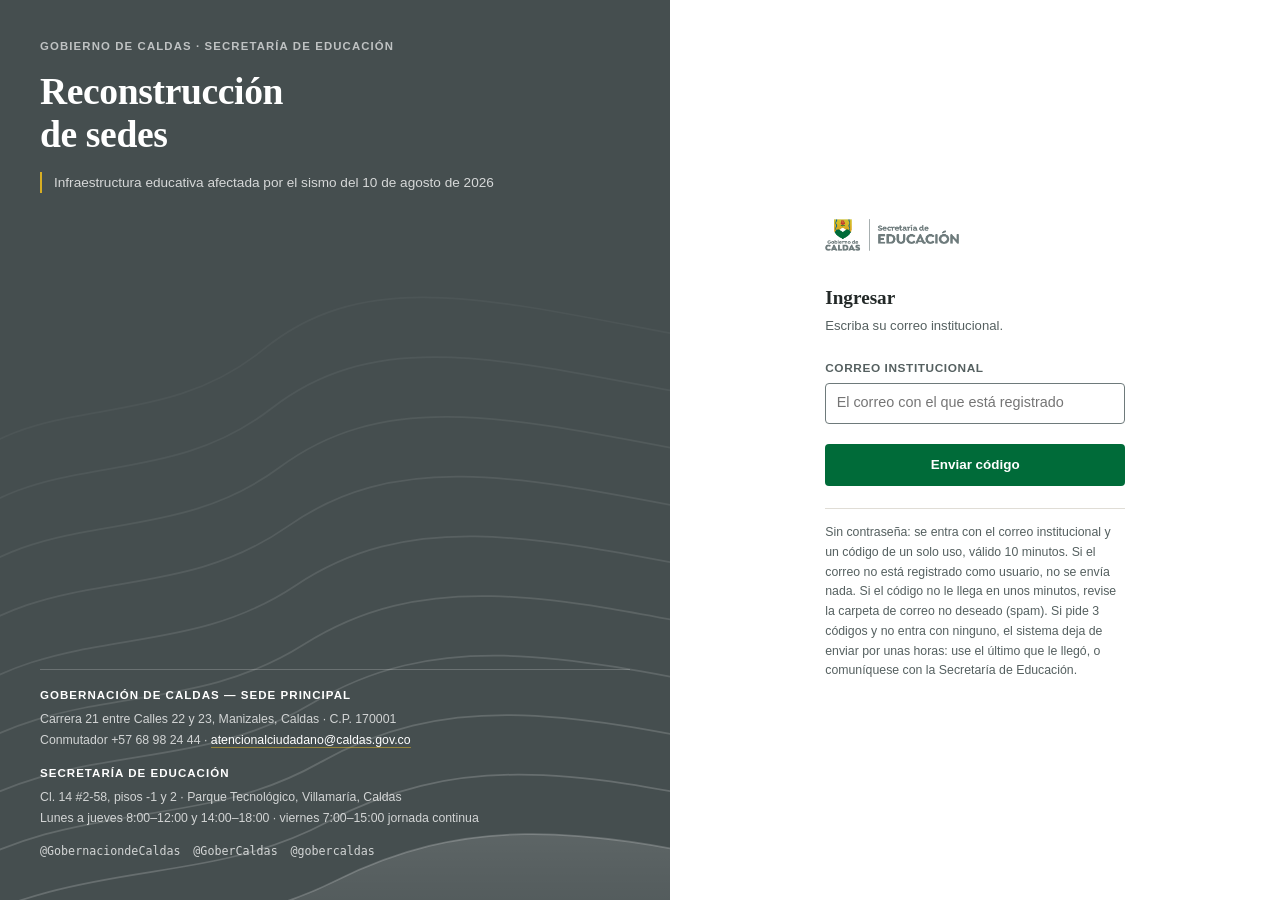
==== app/index.html @ 5a30ff5a "Verificador y Consulta solo ven «Confirmación de alcaldes» durante la campaña (D-51, ?v=14) Sus demá" ====
<!doctype html>
<html lang="es">
<head>
<meta charset="utf-8">
<meta name="viewport" content="width=device-width,initial-scale=1">
<title>Reconstrucción de sedes — SED Caldas</title>
<link rel="icon" type="image/png" href="img/favicon.png">
<link rel="stylesheet" href="css/estilos.css?v=14">
</head>
<body>

<div class="device">

      <!-- ════ ENTRAR ════ -->
      <section class="view on" id="v-login">
        <div class="login">
          <div class="mast">
            <svg viewBox="0 0 420 700" preserveAspectRatio="xMidYMid slice" aria-hidden="true">
              <defs><linearGradient id="fd" x1="0" y1="0" x2="0" y2="1">
                <stop offset="0" stop-color="#fff" stop-opacity=".13"/><stop offset="1" stop-color="#fff" stop-opacity="0"/>
              </linearGradient></defs>
              <g fill="none" stroke="#fff" stroke-width="1.1">
                <path d="M-40 690 C 60 640, 130 660, 210 620 S 360 585, 470 610" stroke-opacity=".20"/>
                <path d="M-40 655 C 55 603, 126 625, 205 583 S 356 549, 470 574" stroke-opacity=".18"/>
                <path d="M-40 620 C 50 566, 122 590, 200 546 S 352 513, 470 538" stroke-opacity=".16"/>
                <path d="M-40 585 C 45 529, 118 555, 195 509 S 348 477, 470 502" stroke-opacity=".14"/>
                <path d="M-40 550 C 40 492, 114 520, 190 472 S 344 441, 470 466" stroke-opacity=".12"/>
                <path d="M-40 515 C 35 455, 110 485, 185 435 S 340 405, 470 430" stroke-opacity=".10"/>
                <path d="M-40 480 C 30 418, 106 450, 180 398 S 336 369, 470 394" stroke-opacity=".085"/>
                <path d="M-40 445 C 25 381, 102 415, 175 361 S 332 333, 470 358" stroke-opacity=".07"/>
                <path d="M-40 410 C 20 344, 98 380, 170 324 S 328 297, 470 322" stroke-opacity=".055"/>
                <path d="M-40 375 C 15 307, 94 345, 165 287 S 324 261, 470 286" stroke-opacity=".04"/>
              </g>
              <path d="M-40 700 L-40 690 C 60 640, 130 660, 210 620 S 360 585, 470 610 L470 700 Z" fill="url(#fd)"/>
            </svg>
            <div class="z">
              <div class="eyebrow">Gobierno de Caldas · Secretaría de Educación</div>
              <h1>Reconstrucción de sedes</h1>
              <div class="fecha">
                Infraestructura educativa afectada por el sismo del 10 de agosto de 2026
              </div>
            </div>
            <div class="contacto">
              <div>
                <b>Gobernación de Caldas — sede principal</b>
                Carrera 21 entre Calles 22 y 23, Manizales, Caldas · C.P. 170001<br>
                Conmutador +57 68 98 24 44 ·
                <a href="mailto:atencionalciudadano@caldas.gov.co">atencionalciudadano@caldas.gov.co</a>
              </div>
              <div>
                <b>Secretaría de Educación</b>
                Cl. 14 #2-58, pisos -1 y 2 · Parque Tecnológico, Villamaría, Caldas<br>
                Lunes a jueves 8:00–12:00 y 14:00–18:00 · viernes 7:00–15:00 jornada continua
              </div>
              <div class="redes"><span>@GobernaciondeCaldas</span><span>@GoberCaldas</span><span>@gobercaldas</span></div>
            </div>
          </div>
          <div class="acceso">
            <div class="form">
              <img src="img/logo-ingreso.png" alt="Gobierno de Caldas — Secretaría de Educación">
              <h2>Ingresar</h2>
              <div class="sub" id="login-sub">Escriba su correo institucional.</div>

              <div id="login-p1">
                <div class="campo"><label for="u">Correo institucional</label>
                  <input id="u" type="email" placeholder="El correo con el que está registrado" autocomplete="username"></div>
                <button class="b" type="button" id="btn-enviar" onclick="loginEnviarCodigo()">Enviar código</button>
              </div>

              <div id="login-p2" class="oculto">
                <div class="campo"><label for="cod">Código de 6 dígitos</label>
                  <input id="cod" type="text" inputmode="numeric" maxlength="6" placeholder="000000"></div>
                <button class="b" type="button" id="btn-entrar" onclick="loginEntrar()">Entrar</button>
                <button class="b sec mini" type="button" style="margin-top:.5rem" onclick="loginVolver()">Cambiar correo</button>
              </div>

              <div id="login-error" class="oculto" role="alert" style="color:#b3261e;font-size:.85rem;margin:.5rem 0"></div>

              <div class="pie2">
                Sin contraseña: se entra con el correo institucional y un código de un solo uso,
                válido 10 minutos. Si el correo no está registrado como usuario, no se envía nada.
                Si el código no le llega en unos minutos, revise la carpeta de correo no deseado (spam).
                Si pide 3 códigos y no entra con ninguno, el sistema deja de enviar por unas horas: use el último
                que le llegó, o comuníquese con la Secretaría de Educación.
              </div>
            </div>
          </div>
        </div>
      </section>

      <!-- ════ ARMAZÓN ════ -->
      <div class="view" id="v-shell">
        <div class="shell">
          <a class="saltar" href="#contenido">Saltar al contenido</a>
          <nav class="riel" id="riel" aria-label="Navegación principal">
            <div class="marca"><img src="img/logo-riel.png" alt="Gobierno de Caldas — Secretaría de Educación"></div>
            <a href="#" data-mod="inicio" class="sel">
              <svg viewBox="0 0 16 16" fill="none" stroke="currentColor" stroke-width="1.4"><path d="M2 14V6.2L8 2l6 4.2V14"/><path d="M2 14h12"/><path d="M6.2 14V9.5h3.6V14"/></svg>Inicio</a>
            <a href="#" data-mod="confirmacion">
              <svg viewBox="0 0 16 16" fill="none" stroke="currentColor" stroke-width="1.4"><path d="M4.2 2.6H3v11.8h10V2.6h-1.2"/><rect x="5.4" y="1.6" width="5.2" height="2" rx=".5"/><path d="M5.4 9 7.2 10.8l3.4-3.6"/></svg>Confirmación de sedes</a>
            <div class="grupo">Seguimiento</div>
            <a href="#" data-mod="confirmaciones" data-sed>
              <svg viewBox="0 0 16 16" fill="none" stroke="currentColor" stroke-width="1.4"><path d="M4.2 2.6H3v11.8h10V2.6h-1.2"/><rect x="5.4" y="1.6" width="5.2" height="2" rx=".5"/><path d="M5.4 9 7.2 10.8l3.4-3.6"/></svg>Confirmación de alcaldes</a>
            <a href="#" data-mod="sedes">
              <svg viewBox="0 0 16 16" fill="none" stroke="currentColor" stroke-width="1.4"><path d="M2.5 14.2V4.5h6v9.7"/><path d="M8.5 7.5h5v6.7"/><path d="M1.5 14.2h13"/><path d="M4.4 7h2.2M4.4 9.5h2.2M4.4 12h2.2M10.4 10h1.2M10.4 12.2h1.2"/></svg>Sedes</a>
            <a href="#" data-mod="tablero" data-sed>
              <svg viewBox="0 0 16 16" fill="none" stroke="currentColor" stroke-width="1.4"><rect x="1.5" y="1.5" width="5.5" height="5.5" rx="1"/><rect x="9" y="1.5" width="5.5" height="3" rx="1"/><rect x="9" y="6" width="5.5" height="8.5" rx="1"/><rect x="1.5" y="8.5" width="5.5" height="6" rx="1"/></svg>Tablero</a>
            <a href="#" data-mod="verif" data-sed>
              <svg viewBox="0 0 16 16" fill="none" stroke="currentColor" stroke-width="1.4"><path d="M3 2.6h10v10.8H3z"/><path d="M5.4 8.2 7.1 9.9l3.5-3.6"/></svg>Verificación<span class="cand oculto" id="riel-cand-verif" style="font-size:.7rem;font-weight:700;background:var(--oro);color:#2C3334;border-radius:9px;padding:0 .35rem"></span></a>
            <a href="#" data-mod="cargas" data-sed>
              <svg viewBox="0 0 16 16" fill="none" stroke="currentColor" stroke-width="1.4"><path d="M8 1.8v7.4"/><path d="M5 6.3 8 9.3l3-3"/><path d="M2 10.6v2.2a1.4 1.4 0 0 0 1.4 1.4h9.2a1.4 1.4 0 0 0 1.4-1.4v-2.2"/></svg>Cargas</a>
            <div class="grupo" data-sed>Administración</div>
            <a href="#" data-mod="lotes" data-sed>
              <svg viewBox="0 0 16 16" fill="none" stroke="currentColor" stroke-width="1.4"><path d="M8 1.8 14.2 5 8 8.2 1.8 5Z"/><path d="M1.8 8 8 11.2 14.2 8"/><path d="M1.8 11 8 14.2 14.2 11"/></svg>Lotes</a>
            <a href="#" data-mod="hallazgos" data-sed>
              <svg viewBox="0 0 16 16" fill="none" stroke="currentColor" stroke-width="1.4"><path d="M8 1.5 14.5 13.5H1.5Z"/><path d="M8 6.2v3.4"/><circle cx="8" cy="11.6" r=".6" fill="currentColor" stroke="none"/></svg>Hallazgos<span class="cand oculto" id="riel-cand-hallazgos" style="font-size:.7rem;font-weight:700;background:var(--err);color:#fff;border-radius:9px;padding:0 .35rem"></span></a>
            <a href="#" data-mod="usuarios" data-sed>
              <svg viewBox="0 0 16 16" fill="none" stroke="currentColor" stroke-width="1.4"><circle cx="8" cy="5.4" r="2.8"/><path d="M2.6 14c0-2.7 2.4-4.4 5.4-4.4s5.4 1.7 5.4 4.4"/></svg>Usuarios</a>
            <div class="base" id="riel-base"></div>
          </nav>

          <div class="col">
            <div class="top">
              <button class="b sec mini menu-movil" type="button" id="btn-menu" aria-controls="riel" aria-expanded="false">Menú</button>
              <div class="migas" id="migas"></div>
              <span class="flex"></span>
              <div class="buscador" id="buscador">
                <input id="busca" type="search" placeholder="Buscar sede o DANE" autocomplete="off"
                       aria-label="Buscar sede por nombre o código DANE" aria-controls="busca-res" aria-expanded="false">
                <div class="busca-res oculto" id="busca-res" role="listbox"></div>
              </div>
              <div class="yo"><span class="av" id="av"></span><span><b id="nomTx"></b><span class="rol" id="rolTx"></span></span></div>
              <button class="b sec mini" type="button" onclick="salir()">Salir</button>
            </div>

            <div class="lienzo" id="contenido" role="main" tabindex="-1">

              <div class="cab-vista" id="cab-vista">
                <div class="cab-tx"><h1 id="cab-titulo"></h1><p id="cab-contexto"></p></div>
                <div class="cab-acc">
                  <label class="sel-lote oculto" id="cab-lote-caja"><span>Contar sobre</span><select id="cab-lote" aria-label="Sobre qué sedes se calculan las cifras"></select></label>
                  <button class="b sec mini oculto" type="button" id="cab-exportar">Exportar a Excel</button>
                  <button class="b sec mini oculto" type="button" id="cab-actualizar" title="Volver a consultar los datos">Actualizar</button>
                </div>
              </div>

              <!-- ─── TABLERO (solo SED) ─── -->
              <section class="view" id="s-tablero">
                <div class="franja" id="tab-franja"></div>

                <div class="lat">
                  <div>
                    <div class="p">
                      <header><h2>Avance</h2></header>
                      <div class="cuerpo"><div class="emb" id="tab-avance"></div></div>
                      <div class="pie" id="tab-avance-pie"></div>
                    </div>

                    <div class="p soporte">
                      <header><h2>Valor radicado por municipio</h2><span class="flex"></span>
                        <div class="leyenda"><span><i style="background:var(--oro)"></i>En trámite</span><span><i style="background:var(--ok)"></i>Aprobado</span></div></header>
                      <div class="cuerpo" id="tab-valor"></div>
                      <div class="pie" id="tab-valor-pie"></div>
                    </div>
                  </div>

                  <div>
                    <div class="p soporte">
                      <header><h2>Tipo de afectación</h2><span class="flex"></span><span class="eyebrow">Censo de daños</span></header>
                      <div class="cuerpo" id="tab-afectacion"></div>
                      <div class="pie" id="tab-afectacion-pie"></div>
                    </div>
                  </div>
                </div>
              </section>

              <!-- ─── INICIO (D-46) ─── -->
              <section class="view on" id="s-inicio">
                <div class="p" id="ini-tareas-caja">
                  <header><h2>Requiere su atención</h2></header>
                  <div class="cuerpo"><div class="tareas" id="ini-tareas"></div></div>
                </div>

                <div class="p oculto" id="ini-pend-caja">
                  <header><h2>Sedes que requieren su acción</h2><span class="flex"></span><span class="eyebrow" id="ini-pend-eyebrow"></span></header>
                  <div class="cuerpo ras">
                    <div class="scroll">
                      <table>
                        <thead><tr><th>Sede</th><th>Municipio</th><th>Tipo</th><th>Estado</th><th>Qué sigue</th><th><span class="sr">Acción</span></th></tr></thead>
                        <tbody id="ini-pend-tbody"></tbody>
                      </table>
                    </div>
                  </div>
                  <div class="pie" id="ini-pend-pie"></div>
                </div>

                <div class="sub-cab"><h2>Cómo vamos</h2><span class="flex"></span>
                  <button class="b sec mini" type="button" id="ini-tablero">Ver el Tablero</button></div>
                <div class="franja" id="ini-franja"></div>
                <p class="nota-franja" id="ini-franja-pie"></p>

                <div class="p oculto" id="ini-como">
                  <header><h2>Cómo funciona</h2></header>
                  <div class="cuerpo">
                    <ol class="pasos">
                      <li><b>Registre el presupuesto</b> de la sede: los trabajos a ejecutar con cantidad y valor unitario, la administración y la utilidad, el plazo y al menos una fotografía del daño. Puede guardarlo como borrador y seguir después.</li>
                      <li><b>Radíquelo.</b> Recibe un correo con el número de radicado y el presupuesto pasa a la Secretaría.</li>
                      <li><b>Un arquitecto lo verifica</b> contra el daño que reportó el censo.</li>
                      <li><b>Resultado:</b> queda aprobado para obra, o vuelve a usted para ajuste con las observaciones del arquitecto. En ese caso, corríjalo y radíquelo de nuevo.</li>
                    </ol>
                  </div>
                </div>

                <div class="p">
                  <header><h2 id="ini-bitacora-tit">Últimos movimientos</h2></header>
                  <div class="cuerpo" id="ini-bitacora"></div>
                </div>
              </section>

              <!-- ─── SEDES ─── -->
              <section class="view" id="s-sedes">
                <div class="p">
                  <header><h2 id="tituloSedes">Municipios</h2><span class="flex"></span>
                    <div class="leyenda">
                      <span><i style="background:var(--borde-f)"></i>Sin presupuesto</span>
                      <span><i style="background:var(--oro)"></i>En trámite</span>
                      <span><i style="background:var(--ok)"></i>Aprobado</span>
                    </div>
                  </header>
                  <div class="cuerpo ras">
                    <div class="scroll">
                      <table>
                        <thead><tr><th>Municipio</th><th class="n">Sedes</th><th class="n">Con daño</th><th class="n">Con presupuesto</th><th>Avance</th><th class="n">Valor radicado</th><th>Última actividad</th></tr></thead>
                        <tbody id="sedes-tbody"></tbody>
                      </table>
                    </div>
                  </div>
                  <div class="pie" id="sedes-pie"></div>
                </div>
              </section>

              <!-- ─── MUNICIPIO ─── -->
              <section class="view" id="s-muni">
                <div class="p">
                  <header><h2 id="muni-titulo">—</h2></header>
                  <div class="cuerpo">
                    <div class="cifras" id="muni-cifras"></div>
                  </div>
                </div>
                <div class="p">
                  <header><h2>Sedes</h2><span class="flex"></span><span class="eyebrow" id="muni-eyebrow"></span></header>
                  <div class="chips" id="muni-filtros" role="group" aria-label="Filtrar las sedes del municipio"></div>
                  <div class="cuerpo ras">
                    <div class="scroll">
                      <table>
                        <thead><tr><th>Sede</th><th>DANE</th><th>Tipo</th><th data-sed>Lote</th><th class="n">Total presupuesto</th><th>Origen</th><th>Versión</th><th>Estado</th></tr></thead>
                        <tbody id="muni-tbody"></tbody>
                      </table>
                    </div>
                  </div>
                  <div class="pie" id="muni-pie"></div>
                </div>
              </section>

              <!-- ─── FICHA ─── -->
              <section class="view" id="s-ficha">
                <div class="p" id="ficha-ident">
                  <header><h2 id="ficha-nombre">—</h2><span class="est e-pend" id="ficha-badge">—</span><span class="flex"></span>
                    <button class="b mini" type="button" data-edita id="ficha-btn-editar"
                            onclick="irRegistrar()">Registrar presupuesto</button>
                    <button class="b sec mini oculto" type="button" id="ficha-btn-verificar"
                            onclick="irVerificacionSede(daneActual)">Verificar</button>
                    <button class="b sec mini oculto" type="button" id="ficha-btn-pdf" onclick="generarPdfFicha()">Descargar PDF</button>
                  </header>
                  <div class="cuerpo">
                    <dl class="kv" id="ficha-kv"></dl>
                  </div>
                </div>

                <div class="rejilla">
                  <div class="p" id="ficha-resumen">
                    <header><h2>Presupuesto vigente</h2></header>
                    <div class="cuerpo" id="ficha-resumen-cuerpo"></div>
                  </div>

                  <div class="p" id="ficha-historial">
                    <header><h2>Historial</h2><span class="flex"></span><span class="eyebrow">Manda la más reciente</span></header>
                    <div class="cuerpo ras">
                      <table>
                        <thead><tr><th>Ver.</th><th>Estado</th><th>Origen</th><th class="n">Total</th><th>Fecha</th></tr></thead>
                        <tbody id="ficha-historial-tbody"></tbody>
                      </table>
                    </div>
                    <div class="pie" id="ficha-historial-pie"></div>
                  </div>
                </div>

                <div class="p" id="ficha-caps">
                  <header><h2>Daño registrado y presupuestado</h2><span class="flex"></span>
                    <span class="eyebrow">Cruce por capítulo</span></header>
                  <div class="cuerpo" id="ficha-caps-cuerpo"></div>
                  <div class="pie" id="ficha-caps-pie"></div>
                </div>

                <div class="p" id="ficha-detalle">
                  <header><h2>Presupuesto a detalle</h2><span class="flex"></span>
                    <span class="eyebrow" id="ficha-detalle-eyebrow"></span></header>
                  <div class="cuerpo ras" id="ficha-detalle-items"></div>
                  <div class="cuerpo oculto" id="ficha-detalle-totales" style="border-top:1px solid var(--borde)"></div>
                  <div class="pie">
                    A y U por separado, sin Imprevistos, con IVA 19 % sobre la utilidad (Decreto 1372 de
                    1992, art. 3). No hay tope legal de AIU: el sistema <b>alerta</b> si
                    A&nbsp;&gt;&nbsp;12&nbsp;% o U&nbsp;&gt;&nbsp;8&nbsp;%, no bloquea. Los valores
                    nunca se digitan: salen de cantidad × valor unitario.
                  </div>
                </div>

                <div class="p" id="ficha-formato">
                  <header><h2>Formato oficial</h2><span class="flex"></span><span class="eyebrow" id="ficha-formato-eyebrow"></span></header>
                  <div class="cuerpo ras">
                    <div class="paso-sec"><span class="no">1</span><span class="flex">Identificación de la sede</span><span class="est e-pend">—</span></div>
                    <div class="paso-sec"><span class="no">2</span><span class="flex">Descripción de la afectación</span><span class="est e-pend">—</span></div>
                    <div class="paso-sec"><span class="no">3</span><span class="flex">Presupuesto y cálculo A/U/IVA</span><span class="est e-pend">—</span></div>
                    <div class="paso-sec"><span class="no">4</span><span class="flex">Registro fotográfico</span><span class="est e-pend">—</span></div>
                    <div class="paso-sec"><span class="no">5</span><span class="flex">Verificación de la Secretaría</span><span class="est e-pend">—</span></div>
                  </div>
                  <div class="pie">La sección 5 la emite el arquitecto desde <b>Verificación</b>; aquí solo se lee el concepto ya emitido.</div>
                </div>
                <!-- Concepto del arquitecto (D-30): solo visible si ya existe una fila en
                     Verificaciones para el id_presupuesto vigente. -->
                <div class="p oculto" id="ficha-concepto">
                  <header><h2>Concepto del arquitecto</h2><span class="flex"></span>
                    <span class="est e-pend" id="ficha-concepto-badge">—</span></header>
                  <div class="cuerpo">
                    <dl class="kv">
                      <dt>Verificado por</dt><dd id="ficha-concepto-quien">—</dd>
                      <dt>Fecha</dt><dd id="ficha-concepto-fecha">—</dd>
                    </dl>
                    <div class="campo-v" style="margin:.9rem 0 0">
                      <label>Observaciones</label>
                      <p id="ficha-concepto-obs" style="margin:0;font-size:.86rem;line-height:1.55;color:var(--tx)"></p>
                    </div>
                  </div>
                  <div class="pie">Este concepto es el registro de auditoría de la sesión real que lo emitió — no una firma escaneada.</div>
                </div>

                <!-- Galería de fotos (D-29 sección 4, en modo lectura): antes las fotos se
                     subían y se contaban en el checklist, pero nunca se veían en la Ficha —
                     solo en Registrar, y solo mientras esa sede estaba abierta ahí. -->
                <div class="p oculto" id="ficha-fotos">
                  <header><h2>Fotografías</h2><span class="flex"></span>
                    <span class="eyebrow" id="ficha-fotos-eyebrow"></span></header>
                  <div class="cuerpo">
                    <div class="fotos" id="ficha-fotos-lista"></div>
                  </div>
                  <div class="pie">Subidas desde Registrar (sección 4) — se guardan en Drive, nunca en el navegador.</div>
                </div>

                <div class="p oculto" id="ficha-linea">
                  <header><h2>Línea de tiempo</h2><span class="flex"></span><span class="eyebrow">Lo que ha pasado con esta sede</span></header>
                  <div class="cuerpo" id="ficha-linea-cuerpo"></div>
                </div>
              </section>

              <!-- ─── REGISTRAR PRESUPUESTO (diligenciamiento manual) ─── -->
              <section class="view" id="s-registrar">
                <div class="p">
                  <header><h2 id="reg-h2">Presupuesto</h2>
                    <span class="est e-pend" id="reg-badge">Sin diligenciar</span><span class="flex"></span>
                    <span class="eyebrow" id="reg-eyebrow-estado"></span></header>
                  <div class="cuerpo">
                    <nav class="pasos-f" id="reg-stepper" aria-label="Secciones del formato de presupuesto">
                      <button type="button" class="pf" data-goto="reg-panel-1"><span class="no">1</span>Identificación</button>
                      <button type="button" class="pf" data-goto="reg-panel-2"><span class="no">2</span>Afectación</button>
                      <button type="button" class="pf" data-goto="reg-panel-3"><span class="no">3</span>Presupuesto</button>
                      <button type="button" class="pf" data-goto="reg-panel-4"><span class="no">4</span>Fotografías</button>
                    </nav>
                    <div class="aviso-foto oculto" id="reg-error" style="margin-top:.9rem"></div>
                  </div>
                </div>

                <!-- 1. IDENTIFICACIÓN (solo lectura — viene del catálogo, D-26; nunca se digita) -->
                <div class="p" id="reg-panel-1">
                  <header><h2>1 · Identificación de la sede</h2><span class="flex"></span>
                    <span class="eyebrow">Del catálogo — no se edita aquí</span></header>
                  <div class="cuerpo">
                    <dl class="kv" id="reg-ident-kv">
                      <dt>DANE sede</dt><dd>—</dd>
                    </dl>
                  </div>
                  <div class="pie">Esta información sale del catálogo oficial de sedes y del censo de daños.
                    Si algo está mal acá, se corrige en la fuente — nunca a mano en este formulario.</div>
                </div>

                <!-- 2. AFECTACIÓN -->
                <div class="p" id="reg-panel-2">
                  <header><h2>2 · Descripción de la afectación</h2></header>
                  <div class="cuerpo">
                    <div class="campo-v">
                      <label>¿La sede resultó afectada por el sismo?</label>
                      <div class="ayuda" id="reg-ayuda-tipo">El censo la clasificó según el tipo de afectación registrado.
                        Si usted declara algo distinto, el sistema le pedirá justificarlo
                        y lo marcará como discrepancia para que un arquitecto lo revise.</div>
                      <label class="op"><input type="radio" name="af" id="reg-af-si" checked>
                        <span><b>Sí, presento presupuesto</b><small>Coincide con el censo</small></span></label>
                      <label class="op"><input type="radio" name="af" id="reg-af-no">
                        <span><b>No presenta afectación</b><small>Discrepa del censo — exige
                        justificación de mínimo 40 caracteres</small></span></label>
                    </div>
                    <div class="campo-v" style="margin-bottom:0">
                      <label id="reg-label-desc" for="reg-descripcion">Descripción de los daños</label>
                      <div class="ayuda">Mínimo 60 caracteres. Describa <b>qué se dañó</b>; el trabajo
                        a ejecutar va en la tabla de abajo.</div>
                      <textarea id="reg-descripcion" aria-describedby="reg-err-desc"></textarea>
                      <div class="err-campo oculto" id="reg-err-desc" role="alert"></div>
                    </div>
                  </div>
                </div>

                <!-- 3. PRESUPUESTO EDITABLE -->
                <div class="p" id="reg-panel-3">
                  <header><h2>3 · Presupuesto a detalle</h2><span class="flex"></span>
                    <span class="eyebrow" id="reg-eyebrow-items">0 ítems</span>
                    <button class="b mini" type="button" id="btn-agregar-item">+ Agregar ítem</button></header>
                  <div class="cuerpo ras">
                    <div class="scroll"><table class="edit">
                      <thead><tr><th style="width:2rem">#</th><th style="min-width:150px">Capítulo de daño</th>
                        <th style="min-width:230px">Trabajo a ejecutar</th><th style="width:88px">Unidad</th>
                        <th class="n" style="width:86px">Cantidad</th><th class="n" style="width:112px">Vr. unitario</th>
                        <th class="n" style="width:112px">Valor total</th><th style="width:2rem"></th></tr></thead>
                      <tbody></tbody>
                    </table></div>
                    <div class="err-campo oculto" id="reg-err-items" role="alert" style="margin:.6rem 1.1rem"></div>
                  </div>
                  <div class="pie">
                    <b>Los 14 capítulos.</b> Del 1 al 11 son los del censo — <b>dónde</b> está el
                    daño. Del 12 al 14 son transversales: preliminares, demoliciones y
                    escombros. No son un lugar con daño, son trabajo que toda reconstrucción
                    necesita, y sin ellos <b>el 13,6 % de un presupuesto real no tiene dónde ir</b>
                    — medido sobre el presupuesto de Belalcázar.
                    <br><br>
                    <b>Dos formas de presupuestar:</b> lo <b>medible</b> va con su unidad y cantidad
                    (28 m² × $75.550); lo que no se puede desglosar va como <b>global</b> — unidad
                    <b>gl</b>, cantidad 1, y el valor completo en «Vr. unitario».
                    Se escribe <b>1.500.000</b> o <b>$ 1.200.000</b> indistintamente: el sistema lo
                    entiende y lo reformatea al salir del campo, para que usted confirme que se
                    entendió lo mismo. <b>La columna «Valor total» no se digita</b>, se calcula.
                  </div>
                </div>

                <!-- 3.1 A / U / IVA -->
                <div class="p">
                  <header><h2>3.1 · Administración, utilidad e IVA</h2></header>
                  <div class="cuerpo">
                    <div class="au">
                      <div class="campo-v" style="margin:0">
                        <label for="reg-admin">Administración (%)</label>
                        <div class="ayuda">Dirección de obra, pólizas, ensayos, servicios públicos
                          de la obra, personal administrativo.</div>
                        <input id="reg-admin" value="10" inputmode="decimal">
                      </div>
                      <div class="campo-v" style="margin:0">
                        <label for="reg-utilidad">Utilidad (%)</label>
                        <div class="ayuda">La ganancia del constructor. Sobre ella se liquida el IVA.</div>
                        <input id="reg-utilidad" value="5" inputmode="decimal">
                      </div>
                      <div class="campo-v" style="margin:0">
                        <label for="reg-plazo">Plazo de ejecución (días)</label>
                        <div class="ayuda">Días de obra <b>una vez contratada</b>. No incluye el
                          tiempo del proceso de contratación.</div>
                        <input id="reg-plazo" value="" inputmode="decimal">
                      </div>
                    </div>

                    <div class="alerta-au" id="reg-alerta-au">
                      <b>Referencia de mercado, no tope legal</b>
                      En Colombia <b>no existe tope de AIU por ley</b> — cada entidad es autónoma
                      (Colombia Compra Eficiente). La práctica usual sin Imprevistos es
                      <b>A 10 % + U 5 %</b>. El sistema <b>avisa</b> si A&nbsp;&gt;&nbsp;12&nbsp;% o
                      U&nbsp;&gt;&nbsp;8&nbsp;%, pero <b>no bloquea</b>: si su caso lo justifica,
                      radíquelo y susténtelo.
                    </div>

                    <dl class="tot" id="reg-tot">
                      <dt>Costo directo</dt><dd class="n">$ 0</dd>
                      <dt>Administración <span class="pct">10 %</span></dt><dd class="n">$ 0</dd>
                      <dt>Utilidad <span class="pct">5 %</span></dt><dd class="n">$ 0</dd>
                      <dt>IVA 19 % sobre la utilidad</dt><dd class="n">$ 0</dd>
                      <dt class="gt">Total del presupuesto</dt><dd class="n gt">$ 0</dd>
                    </dl>
                  </div>
                  <div class="pie">
                    A y U por separado, <b>sin Imprevistos</b> (en lo público no se maneja la I), con
                    IVA sobre la utilidad — Decreto 1372 de 1992, art. 3.
                  </div>
                </div>

                <!-- 4. FOTOS (D-29 sección 4 — Drive, D-19) -->
                <div class="p" id="reg-panel-4">
                  <header><h2>4 · Registro fotográfico</h2><span class="flex"></span>
                    <span class="eyebrow" id="reg-fotos-eyebrow">0 fotos</span></header>
                  <div class="cuerpo">
                    <div class="fotos" id="reg-fotos-lista">
                      <div class="foto add" id="reg-foto-agregar"><span class="mas">+</span><b>Agregar</b><small>jpg, png · máx 8 MB</small></div>
                    </div>
                    <input type="file" id="reg-foto-input" accept="image/*" multiple style="display:none">
                    <div class="pie" style="padding-top:.6rem">Se suben directo a Drive al elegirlas o al
                      arrastrarlas aquí — no dependen del navegador. Si cierra y vuelve a esta sede más
                      tarde, las va a encontrar ya cargadas.</div>
                  </div>
                </div>

                <div class="p" id="reg-panel-radicar">
                  <header><h2>Antes de radicar</h2><span class="flex"></span>
                    <span class="est e-pend" id="reg-lista-resumen">—</span></header>
                  <div class="cuerpo">
                    <ul class="lista-rad" id="reg-lista" aria-live="polite"></ul>
                    <div class="acciones-v">
                      <button class="b sec" type="button" id="btn-guardar-borrador">Guardar borrador</button>
                      <span class="flex"></span>
                      <span style="font-size:.79rem;color:var(--tx-sec)" id="reg-msg">Al radicar ya no
                        podrá editarlo con esta misma versión; si necesita corregir, se genera una
                        <b>versión nueva</b> y la anterior queda como evidencia.</span>
                      <button class="b" type="button" id="btn-radicar">Radicar presupuesto</button>
                    </div>
                  </div>
                </div>
              </section>

              <!-- ─── VERIFICACIÓN (solo SED) ─── -->
              <section class="view" id="s-verif">
                <div class="franja" id="verif-franja">
                  <div class="c al"><b class="n">—</b><span>Esperando concepto</span></div>
                  <div class="c"><b class="n">—</b><span>Presupuestos radicados</span></div>
                  <div class="c ok"><b class="n">—</b><span>Aprobadas para obra</span></div>
                  <div class="c er"><b class="n">—</b><span>Devueltas al municipio</span></div>
                  <div class="c"><b class="n">—</b><span>Radicado sin verificar</span></div>
                </div>

                <div class="p">
                  <header><h2>Bandeja de verificación</h2><span class="flex"></span>
                    <span class="eyebrow">Todo el departamento</span></header>
                  <div class="cuerpo ras">
                    <div class="scroll"><table>
                      <thead><tr><th>Sede</th><th>Municipio</th><th>Tipo</th><th class="n">Daños</th>
                        <th class="n">Radicado</th><th>Origen</th>
                        <th>Versión</th><th>Espera</th><th></th></tr></thead>
                      <tbody id="verif-bandeja-tbody">
                        <tr><td colspan="9" style="text-align:center;color:var(--tx-sec);padding:1rem">Cargando…</td></tr>
                      </tbody>
                    </table></div>
                  </div>
                  <div class="pie">
                    Aparece aquí todo presupuesto radicado del departamento que espera concepto,
                    más los que ya lo tienen (aprobados o devueltos al municipio). «Espera» son los días
                    desde la radicación sin concepto: verde hasta 5, oro hasta 10, rojo después.
                  </div>
                </div>

                <div class="p">
                  <header><h2>Emitir concepto</h2>
                    <span class="est e-pend" id="verif-c-badge">—</span><span class="flex"></span>
                    <span class="eyebrow" id="verif-c-eyebrow">Seleccione una fila de la bandeja</span></header>
                  <div class="cuerpo" id="verif-c-cuerpo">
                    <p style="color:var(--tx-sec);font-size:.85rem;margin:0">Haga clic en una fila de la bandeja (o en "Verificar"/"Abrir") para ver su detalle acá.</p>
                  </div>
                </div>
              </section>

              <!-- ─── CARGAS (solo SED) ─── -->
              <section class="view" id="s-cargas">
                <div class="p soltar" id="cargas-dropzone" style="margin-bottom:1rem">
                  <div class="vacio">
                    <svg viewBox="0 0 16 16" fill="none" stroke="currentColor" stroke-width="1.2"><path d="M8 1.8v7.4"/><path d="M5 6.3 8 9.3l3-3"/><path d="M2 10.6v2.2a1.4 1.4 0 0 0 1.4 1.4h9.2a1.4 1.4 0 0 0 1.4-1.4v-2.2"/></svg>
                    <h3>Suba el JSON del lector</h3>
                    <p>Corra <code>python tools/ingesta.py &lt;MUNICIPIO&gt; --json</code> en su equipo y
                      suba acá el archivo que produce (o arrástrelo a esta zona), o
                      <a href="#" id="cargas-elegir">selecciónelo del equipo</a>. El Excel original
                      <b>no</b> se sube a esta pantalla — ya lo leyó el lector, en su computador.</p>
                  </div>
                  <input type="file" id="cargas-input" accept=".json,application/json" style="display:none">
                </div>

                <div id="cargas-contenido">
                  <div class="p"><div class="cuerpo"><p style="color:var(--tx-sec);font-size:.85rem;margin:0">Todavía no se ha subido ningún archivo.</p></div></div>
                </div>
              </section>

              <!-- ─── LOTES (solo Administrador, D-44) ─── -->
              <section class="view" id="s-lotes">
                <div class="p">
                  <header><h2>Lotes de trabajo</h2><span class="flex"></span>
                    <button class="b mini" type="button" id="lotes-btn-crear">+ Crear lote</button></header>
                  <div class="cuerpo ras"><div class="scroll"><table>
                    <thead><tr><th>Lote</th><th class="n">Sedes</th><th class="n">Radicadas</th><th class="n">Aprobadas</th>
                      <th class="n">Valor radicado</th><th>Creado</th><th>Estado</th></tr></thead>
                    <tbody id="lotes-tbody"></tbody>
                  </table></div></div>
                  <div class="pie">Un lote agrupa sedes para trabajarlas por fases; Tablero, Sedes y Municipio se
                    pueden filtrar por lote. Una sede está en un solo lote a la vez: moverla o quitarla no borra
                    el registro de en qué lote estuvo.</div>
                </div>

                <div class="p oculto" id="lote-detalle">
                  <header><h2 id="lote-det-nombre">—</h2><span class="est e-pend" id="lote-det-estado">—</span><span class="flex"></span>
                    <button class="b mini" type="button" id="lote-btn-agregar">+ Agregar sedes</button>
                    <button class="b sec mini" type="button" id="lote-btn-exportar">Exportar a Excel</button>
                    <button class="b sec mini peligro-tx" type="button" id="lote-btn-cerrar">Cerrar lote</button></header>
                  <div class="cuerpo"><p class="lote-desc" id="lote-det-desc"></p><div class="cifras" id="lote-det-cifras"></div></div>
                  <div class="cuerpo ras"><div class="scroll"><table>
                    <thead><tr><th>Sede</th><th>Municipio</th><th>Tipo</th><th class="n">Total</th><th>Estado</th><th></th></tr></thead>
                    <tbody id="lote-det-tbody"></tbody>
                  </table></div></div>
                  <div class="pie" id="lote-det-pie"></div>
                </div>

                <div class="p oculto" id="lote-editor">
                  <header><h2 id="lote-ed-titulo">Crear lote</h2></header>
                  <div class="cuerpo">
                    <div class="lote-datos" id="lote-ed-datos">
                      <div class="campo"><label for="lote-ed-nombre">Nombre del lote</label>
                        <input id="lote-ed-nombre" type="text" maxlength="80" placeholder="Ej.: Fase 1 — colapso y riesgo inminente"></div>
                      <div class="campo"><label for="lote-ed-desc">Descripción (opcional)</label>
                        <input id="lote-ed-desc" type="text" maxlength="500" placeholder="Criterio con que se armó el lote"></div>
                    </div>
                    <div class="filtros">
                      <label><span>Municipio</span><select id="lote-f-muni"></select></label>
                      <label><span>Tipo de afectación</span><select id="lote-f-tipo">
                        <option value="">Todos</option><option value="12">1 y 2 (colapso y riesgo)</option>
                        <option value="1">1 · Colapso</option><option value="2">2 · Riesgo inminente</option>
                        <option value="3">3 · Estructurales parciales</option><option value="4">4 · Menores</option>
                        <option value="5">5 · Sin afectación</option>
                        <option value="7">7 · Sin revisar</option></select></label>
                      <label><span>Presupuesto</span><select id="lote-f-pres">
                        <option value="">Con y sin</option><option value="con">Con presupuesto</option><option value="sin">Sin presupuesto</option></select></label>
                      <label><span>Lote actual</span><select id="lote-f-lote">
                        <option value="">Cualquiera</option><option value="sin">Sin lote</option><option value="con">En otro lote</option></select></label>
                      <label class="f-texto"><span>Buscar</span><input id="lote-f-texto" type="search" placeholder="Nombre o DANE"></label>
                    </div>
                    <div class="filtros-acc">
                      <button class="b sec mini" type="button" id="lote-f-atajo">Atajo: tipo 1 y 2 del censo</button>
                      <button class="b sec mini" type="button" id="lote-f-todas">Seleccionar las filtradas</button>
                      <button class="b sec mini" type="button" id="lote-f-limpiar">Quitar selección</button>
                      <span class="flex"></span><span class="hace" id="lote-ed-conteo"></span>
                    </div>
                  </div>
                  <div class="cuerpo ras"><div class="scroll" style="max-height:420px;overflow-y:auto"><table>
                    <thead><tr><th></th><th>Sede</th><th>DANE</th><th>Municipio</th><th>Tipo</th><th>Lote actual</th><th>Estado</th></tr></thead>
                    <tbody id="lote-ed-tbody"></tbody>
                  </table></div></div>
                  <div class="pie" style="display:flex;align-items:center;gap:.8rem;flex-wrap:wrap">
                    <span id="lote-ed-resumen"></span><span class="flex"></span>
                    <button class="b sec mini" type="button" id="lote-ed-cancelar">Cancelar</button>
                    <button class="b mini" type="button" id="lote-ed-guardar">Crear lote</button>
                  </div>
                </div>
              </section>

              <!-- ─── CONFIRMACIÓN DE SEDES (alcalde, D-48) ─── -->
              <section class="view" id="s-confirmacion">
                <div class="franja conf-franja" id="conf-franja"></div>

                <div class="p">
                  <header><h2>Su reporte</h2><span class="flex"></span><span class="est e-pend" id="conf-estado">—</span></header>
                  <div class="cuerpo" id="conf-pasos"></div>
                </div>

                <div class="p">
                  <header><h2>Sedes oficiales de su municipio</h2><span class="flex"></span><span class="eyebrow" id="conf-eyebrow"></span></header>
                  <!-- Siempre a la vista (pedido del usuario, 2026-09-29): el alcalde no tiene que
                       descubrir que hay instrucciones. Los conceptos son los del oficio (D-48). -->
                  <div class="conf-ayuda" role="note" aria-labelledby="conf-ayuda-tit">
                    <h3 id="conf-ayuda-tit">Cómo responder cada sede</h3>
                    <ol class="ca-pasos">
                      <li><b>Revise el nivel de afectación.</b> Ya viene diligenciado: lo registró la Unidad de Planeación
                        a partir de los diagnósticos y certificados remitidos por el municipio. Es solo de consulta: no se
                        responde ni se certifica.</li>
                      <li><b>Responda Sí o No: ¿la sede tiene una intervención terminada o en proceso?</b> Es decir, si
                        para atender los daños del sismo ya se hizo o se adelanta alguna obra en la sede, en cualquier etapa.
                        Si responde <b>No</b>, la sede queda lista y no se piden más datos.</li>
                      <li><b>Si responde Sí, complete los datos que aparecen en la fila:</b>
                        <ul>
                          <li><b>Quién interviene:</b> la entidad o actor responsable de la intervención. Elija una sola
                            opción; si intervienen varias entidades, elija <i>Cofinanciación (varias entidades)</i>.</li>
                          <li><b>Nombre de quién interviene:</b> aparece solo con <i>Donante</i>, <i>Cofinanciación</i> o
                            <i>Cooperación / sector privado</i>, y es obligatorio. Escriba el nombre de la empresa, persona u
                            organización; en Cofinanciación, los nombres de las entidades.</li>
                          <li><b>Estado de la obra:</b> la etapa en que está: Planeación, Contratación, Ejecución o Terminada.</li>
                        </ul>
                        Si la sede tiene más de una intervención, registre la más reciente que siga en proceso.</li>
                      <li><b>Pulse «Guardar cambios»</b> en la barra que aparece abajo. Puede responder por partes y volver
                        después: lo que guarda no se pierde.</li>
                    </ol>
                    <div class="ca-ejemplos">
                      <b>Ejemplos</b>
                      <ul>
                        <li>La sede no ha tenido ninguna obra por el sismo → <b>No</b>.</li>
                        <li>La Alcaldía está contratando la reparación → <b>Sí</b> · Alcaldía · Contratación.</li>
                        <li>La Alcaldía y el FFIE reparan juntos → <b>Sí</b> · Cofinanciación (varias entidades) ·
                          nombre: «Alcaldía y FFIE» · Ejecución.</li>
                      </ul>
                    </div>
                  </div>
                  <div class="chips" id="conf-filtros" role="group" aria-label="Filtrar las sedes"></div>
                  <div class="cuerpo ras">
                    <div class="scroll">
                      <table class="edit conf-tabla">
                        <thead><tr><th class="n">N.º</th><th>Sede</th><th>Nivel de afectación <span class="th-sub">solo consulta</span></th>
                          <th>¿Intervención terminada o en proceso?</th><th>Quién interviene <span class="th-sub">y su nombre, cuando se pide</span></th>
                          <th>Estado de la obra</th><th><span class="sr">Estado de la fila</span></th></tr></thead>
                        <tbody id="conf-tbody"></tbody>
                      </table>
                    </div>
                  </div>
                  <div class="conf-barra oculto" id="conf-barra" role="region" aria-label="Cambios sin guardar">
                    <span id="conf-barra-tx"></span><span class="flex"></span>
                    <button class="b sec mini" type="button" id="conf-btn-deshacer">Deshacer</button>
                    <button class="b" type="button" id="conf-btn-guardar">Guardar cambios</button>
                  </div>
                  <div class="pie">Las respuestas quedan en el sistema al pulsar <b>Guardar cambios</b>: puede responder por
                    partes y volver después. Las sedes son todas las oficiales del municipio, también las que no tienen
                    afectación. Para cualquier inquietud, comuníquese con la Unidad de Planeación de la Secretaría de
                    Educación por el medio indicado en el oficio.</div>
                </div>
              </section>

              <!-- ─── CONFIRMACIÓN DE ALCALDES (Secretaría, D-48) ─── -->
              <section class="view" id="s-confirmaciones">
                <div class="franja" id="av-franja"></div>

                <div class="p" id="av-lista-caja">
                  <header><h2>Municipios</h2></header>
                  <div class="cuerpo ras">
                    <div class="scroll">
                      <table>
                        <thead><tr><th>Municipio</th><th>Alcalde</th><th class="n">Sedes</th><th>Respondidas</th>
                          <th class="n">Con intervención</th><th>Estado</th><th>Certificación firmada</th></tr></thead>
                        <tbody id="av-tbody"></tbody>
                      </table>
                    </div>
                  </div>
                  <div class="pie" id="av-pie"></div>
                </div>

                <div class="p oculto" id="av-detalle">
                  <header><h2 id="av-det-titulo">—</h2><span class="est e-pend" id="av-det-estado">—</span><span class="flex"></span>
                    <button class="b sec mini" type="button" id="av-volver">Volver a los municipios</button></header>
                  <div class="cuerpo"><div class="cifras" id="av-det-cifras"></div><div class="av-info" id="av-det-info"></div></div>
                  <div class="cuerpo ras">
                    <div class="scroll">
                      <table>
                        <thead><tr><th class="n">N.º</th><th>Sede</th><th>DANE</th><th>Nivel de afectación</th><th>¿Intervención?</th>
                          <th>Quién interviene</th><th>Nombre de quién interviene</th><th>Estado de la obra</th><th>Registrada</th></tr></thead>
                        <tbody id="av-det-tbody"></tbody>
                      </table>
                    </div>
                  </div>
                  <div class="pie">Solo lectura: las respuestas y la certificación las registra el alcalde del municipio.</div>
                </div>
              </section>

              <!-- ─── HALLAZGOS (solo SED) ─── -->
              <section class="view" id="s-hallazgos">
                <div class="franja" id="hallazgos-franja">
                  <div class="c er"><b class="n" id="hallazgos-n-abiertos">—</b><span>Abiertos</span></div>
                  <div class="c"><b class="n" id="hallazgos-n-error">—</b><span>Bloquean un cruce</span></div>
                  <div class="c"><b class="n" id="hallazgos-n-advertencia">—</b><span>Informativos</span></div>
                  <div class="c ok"><b class="n" id="hallazgos-n-resueltos">—</b><span>Resueltos</span></div>
                </div>

                <div class="p">
                  <header><h2>Hallazgos</h2></header>
                  <div class="cuerpo ras" id="hallazgos-lista">
                    <p style="color:var(--tx-sec);font-size:.85rem;margin:0">Cargando…</p>
                  </div>
                  <div class="pie">El sistema los registra solo al radicar o cargar un presupuesto con una
                    inconsistencia (AIU sobre el umbral, costo en $0, declaración que contradice el censo,
                    DANE confirmado a mano). Ninguno se resuelve solo: alguien confirma el dato real y lo marca.
                    Los de una versión que ya fue reemplazada por otra radicación aparecen atenuados (↻) y no
                    cuentan como abiertos.</div>
                </div>
              </section>

              <!-- ─── USUARIOS (solo SED) ─── -->
              <section class="view" id="s-usuarios">
                <div class="p">
                  <header><h2>Usuarios</h2><span class="flex"></span>
                    <button class="b mini" type="button" onclick="mostrarFormularioUsuario()">+ Agregar usuario</button></header>

                  <div class="cuerpo ras oculto" id="usuario-form">
                    <div class="campo"><label for="uf-correo">Correo institucional</label>
                      <input id="uf-correo" type="email" placeholder="nombre@sedcaldas.edu.co"></div>
                    <div class="campo"><label for="uf-nombre">Nombre</label>
                      <input id="uf-nombre" type="text"></div>
                    <div class="campo"><label for="uf-rol">Rol</label>
                      <select id="uf-rol" onchange="actualizarCamposUsuarioForm()">
                        <option value="ADMINISTRADOR">Administrador</option>
                        <option value="VERIFICADOR">Verificador</option>
                        <option value="RESPONSABLE_SEDE">Responsable de sede</option>
                        <option value="CONSULTA">Consulta</option>
                      </select></div>
                    <div class="campo oculto" id="uf-campo-tipo"><label for="uf-tipo">Tipo</label>
                      <select id="uf-tipo">
                        <option value="alcalde">Alcalde</option>
                        <option value="rector">Rector</option>
                      </select></div>
                    <div class="campo oculto" id="uf-campo-alcance"><label for="uf-alcance" id="uf-alcance-label">Alcance</label>
                      <input id="uf-alcance" type="text" placeholder="Nombre del municipio, o DANE1|DANE2|..."></div>
                    <button class="b" type="button" id="uf-btn-crear" onclick="crearUsuarioUI()">Crear usuario</button>
                    <button class="b sec mini" type="button" style="margin-left:.4rem" onclick="document.getElementById('usuario-form').classList.add('oculto')">Cancelar</button>
                    <div id="uf-error" class="oculto" style="color:#b3261e;font-size:.85rem;margin-top:.5rem"></div>
                  </div>

                  <div class="cuerpo ras">
                    <div class="scroll">
                      <table>
                        <thead><tr><th>Persona</th><th>Rol</th><th>Ámbito</th><th>Estado</th><th></th></tr></thead>
                        <tbody id="usuarios-tbody">
                          <tr><td colspan="5" style="color:var(--tx-sec);font-size:.85rem">Cargando…</td></tr>
                        </tbody>
                      </table>
                    </div>
                  </div>
                  <div class="pie">Solo Administrador ve y toca esta pantalla. Crear un usuario no envía nada — la persona entra sola, con su correo, la primera vez que inicie sesión.</div>
                </div>

                <div class="p">
                  <header><h2>Qué puede hacer cada rol</h2></header>
                  <div class="cuerpo ras">
                    <div class="scroll">
                      <table>
                        <thead><tr><th>Acción</th><th style="text-align:center">Admin</th><th style="text-align:center">Responsable</th><th style="text-align:center">Verificador</th><th style="text-align:center">Consulta</th></tr></thead>
                        <tbody>
                          <tr><td>Ver el tablero</td><td class="perm si">●</td><td class="perm no">○</td><td class="perm si">●</td><td class="perm si">●</td></tr>
                    <tr><td>Emitir concepto de verificación</td><td class="perm si">●</td><td class="perm no">○</td><td class="perm si">●</td><td class="perm no">○</td></tr>
                          <tr><td>Diligenciar a mano</td><td class="perm si">●</td><td class="perm lim">su ámbito</td><td class="perm no">○</td><td class="perm no">○</td></tr>
                          <tr><td>Crear y cerrar lotes</td><td class="perm si">●</td><td class="perm no">○</td><td class="perm no">○</td><td class="perm no">○</td></tr>
                          <tr><td>Cargar Excel de alcaldía</td><td class="perm si">●</td><td class="perm no">○</td><td class="perm si">●</td><td class="perm no">○</td></tr>
                          <tr><td>Verificar y aprobar</td><td class="perm si">●</td><td class="perm no">○</td><td class="perm si">●</td><td class="perm no">○</td></tr>
                          <tr><td>Reabrir algo ya cerrado</td><td class="perm si">●</td><td class="perm no">○</td><td class="perm no">○</td><td class="perm no">○</td></tr>
                          <tr><td>Gestionar usuarios</td><td class="perm si">●</td><td class="perm no">○</td><td class="perm no">○</td><td class="perm no">○</td></tr>
                        </tbody>
                      </table>
                    </div>
                  </div>
                  <div class="pie">
                    <b>Consulta</b> son directivos de la Secretaría: ven todo, no tocan nada.
                    <b>Responsable de sede</b> (alcalde o rector) es externo a la Secretaría: solo ve y
                    diligencia las sedes de su alcance, y no ve el tablero departamental.
                  </div>
                </div>
              </section>

            </div>

            <footer class="pie-inst">
              <span class="sello">Gobernación de Caldas · Secretaría de Educación</span>
              <span>Cl. 14 #2-58, Parque Tecnológico, Villamaría</span>
              <span>Conmutador +57 68 98 24 44</span>
              <a href="mailto:atencionalciudadano@caldas.gov.co">atencionalciudadano@caldas.gov.co</a>
              <span class="flex"></span>
              <span class="hace">Uso interno — no distribuir fuera de la Secretaría</span>
            </footer>
          </div>
        </div>
      </div>

      <div class="avisos" id="avisos" aria-live="polite"></div>
      <div class="dlg-fondo oculto" id="dlg">
        <div class="dlg" role="dialog" aria-modal="true" aria-labelledby="dlg-tit">
          <h3 id="dlg-tit"></h3>
          <div class="dlg-cuerpo" id="dlg-cuerpo"></div>
          <div class="dlg-acc" id="dlg-acc"></div>
        </div>
      </div>

    </div>

<script src="js/nucleo.js?v=14"></script>
<script src="js/transporte.js?v=14"></script>
<script src="js/sesion.js?v=14"></script>
<script src="js/avisos.js?v=14"></script>
<script src="js/login.js?v=14"></script>
<script src="js/registrar.js?v=14"></script>
<script src="js/ficha.js?v=14"></script>
<script src="js/pdf.js?v=14"></script>
<script src="js/verificacion.js?v=14"></script>
<script src="js/hallazgos.js?v=14"></script>
<script src="js/usuarios.js?v=14"></script>
<script src="js/cargas.js?v=14"></script>
<script src="js/tablero.js?v=14"></script>
<script src="js/inicio.js?v=14"></script>
<script src="js/sedes.js?v=14"></script>
<script src="js/lotes.js?v=14"></script>
<script src="js/exportar.js?v=14"></script>
<script src="js/confirmacion.js?v=14"></script>
<script src="js/certificado.js?v=14"></script>
<script src="js/avance.js?v=14"></script>
<script src="js/cabecera.js?v=14"></script>
<script src="js/buscador.js?v=14"></script>
<script src="js/arranque.js?v=14"></script>

</body></html>
---- app/css/estilos.css ----
/* Tokens del producto. Fijos: la identidad institucional no cambia con el
     modo oscuro de quien lo abra. */
  :root{ color-scheme:light; }
  .device{
    --gris:#6E7A7B; --gris-osc:#454E4F; --rail:#2C3334; --rail-alto:#3B4344;
    --verde:#006B39; --verde-cl:#0A8349; --oro:#D8AE23; --oro-osc:#9C7B0B;
    --fondo:#F4F3F0; --panel:#FFFFFF; --borde:#E0DDD6; --borde-f:#AFB8B8;
    --tx:#232928; --tx-sec:#556060; --tx-inv:#FFFFFF;
    --ok:#1C7048; --ok-bg:#E5F1E9; --alerta:#8A5F09; --alerta-bg:#FAEFD7;
    --err:#952E27; --err-bg:#FAE6E4; --neutro:#556060; --neutro-bg:#EAE9E5;
    --f-tit:Georgia,"Iowan Old Style","Palatino Linotype","Book Antiqua",serif;
    --f-ui:-apple-system,"Segoe UI",Roboto,"Helvetica Neue",Arial,sans-serif;
    --f-mono:ui-monospace,"Cascadia Mono",Consolas,"SF Mono",monospace;
    --r:3px;
  }

  *{ box-sizing:border-box; }
  html,body{ margin:0; padding:0; }
  body{ background:#F4F3F0; color:#232928; font-family:-apple-system,"Segoe UI",Roboto,Arial,sans-serif; -webkit-font-smoothing:antialiased; }
  @media (prefers-reduced-motion:reduce){ *{ animation:none !important; transition:none !important; } }

  .device{ font-family:var(--f-ui); color:var(--tx); background:var(--fondo); font-size:14px; line-height:1.5; min-height:100vh; }
  .device h1,.device h2,.device h3{ font-family:var(--f-tit); margin:0; text-wrap:balance; font-weight:600; }
  .n{ font-variant-numeric:tabular-nums; }
  /* Foco visible (CC17, WCAG 1.4.11): oro oscuro, que llega a 3:1 sobre blanco y papel
     (el oro claro daba ~2:1). En el riel oscuro se usa el oro claro. */
  .device a:focus-visible,.device button:focus-visible,.device input:focus-visible,.device select:focus-visible,
  .device textarea:focus-visible,.device [tabindex]:focus-visible{
    outline:3px solid var(--oro-osc); outline-offset:2px; border-radius:2px;
  }
  .riel a:focus-visible, .riel button:focus-visible{ outline-color:var(--oro); }
  .view{ display:none; } .view.on{ display:block; }
  .flex{ flex:1; }
  .oculto{ display:none !important; }

  /* ─── armazón ─── */
  .shell{ display:grid; grid-template-columns:212px 1fr; min-height:100vh; }
  @media (max-width:880px){ .shell{ grid-template-columns:1fr; } }
  .riel{ background:var(--rail); color:#fff; display:flex; flex-direction:column; padding:.9rem 0; }
  .riel .marca{ padding:0 1rem 1rem; border-bottom:1px solid rgba(255,255,255,.1); margin-bottom:.6rem; }
  .riel .marca img{ width:100%; max-width:146px; display:block; }
  .riel .grupo{ font-size:.68rem; letter-spacing:.13em; text-transform:uppercase; color:rgba(255,255,255,.45); padding:.7rem 1rem .3rem; font-weight:700; }
  .riel a{ display:flex; align-items:center; gap:.65rem; padding:.55rem 1rem; color:rgba(255,255,255,.84); text-decoration:none; font-size:.87rem; font-weight:500; border-left:3px solid transparent; transition:background .14s,color .14s; }
  .riel a:hover{ background:var(--rail-alto); color:#fff; }
  .riel a.sel{ background:var(--rail-alto); color:#fff; border-left-color:var(--oro); font-weight:700; }
  .riel a svg{ width:16px; height:16px; flex:none; opacity:.9; }
  .riel a.bloq{ opacity:.34; cursor:not-allowed; }
  .riel a .cand{ margin-left:auto; font-size:.72rem; }
  .riel .base{ margin-top:auto; padding:1rem 1rem 0; border-top:1px solid rgba(255,255,255,.1); font-size:.73rem; color:rgba(255,255,255,.55); line-height:1.6; }
  .riel .base .mono{ font-family:var(--f-mono); font-size:.69rem; }

  .col{ display:flex; flex-direction:column; min-width:0; }
  .top{ background:var(--panel); border-bottom:1px solid var(--borde); padding:.6rem 1.35rem; display:flex; align-items:center; gap:1rem; }
  .migas{ display:flex; align-items:center; gap:.45rem; font-size:.86rem; color:var(--tx-sec); flex-wrap:wrap; min-width:0; }
  .migas a{ color:var(--tx-sec); text-decoration:none; }
  .migas a:hover{ text-decoration:underline; }
  .migas .sep{ color:var(--tx-sec); }
  .migas .hoy{ font-family:var(--f-tit); color:var(--tx); font-size:1rem; }
  .yo{ display:flex; align-items:center; gap:.55rem; font-size:.8rem; white-space:nowrap; }
  .yo .av{ width:28px; height:28px; border-radius:50%; background:var(--verde); color:#fff; display:grid; place-items:center; font-size:.72rem; font-weight:700; }
  .yo .av.ext{ background:var(--gris); }
  .yo b{ display:block; font-size:.8rem; line-height:1.15; }
  .yo .rol{ color:var(--tx-sec); font-size:.74rem; }

  .lienzo{ padding:1.2rem 1.35rem 1.5rem; overflow-x:hidden; flex:1; }
  .pie-inst{ border-top:1px solid var(--borde); background:var(--panel); padding:.7rem 1.35rem; display:flex; gap:1.2rem; align-items:center; flex-wrap:wrap; font-size:.75rem; color:var(--tx-sec); }
  .pie-inst .sello{ font-weight:700; color:var(--gris-osc); }
  .pie-inst a{ color:var(--tx-sec); text-decoration:none; border-bottom:1px solid var(--borde-f); }
  .pie-inst a:hover{ color:var(--verde); border-bottom-color:var(--verde); }

  /* ─── panel: dos pesos, primario y de soporte ─── */
  .p{ background:var(--panel); border:1px solid var(--borde); border-radius:var(--r); margin-bottom:1rem; }
  .p > header{ display:flex; align-items:center; gap:.8rem; padding:.85rem 1.1rem; border-bottom:1px solid var(--borde); flex-wrap:wrap; }
  .p > header h2{ font-size:1.12rem; color:var(--gris-osc); letter-spacing:-.005em; }
  .p .cuerpo{ padding:1.05rem 1.1rem; }
  .p .cuerpo.ras{ padding:0; }
  .p .pie{ padding:.62rem 1.1rem; border-top:1px solid var(--borde); font-size:.79rem; color:var(--tx-sec); line-height:1.55; }
  /* soporte: sin caja, solo una regla superior — rompe el muro de rectángulos */
  .p.soporte{ background:transparent; border:none; border-top:2px solid var(--gris-osc); border-radius:0; }
  .p.soporte > header{ padding:.7rem 0 .5rem; border-bottom:1px solid var(--borde); }
  .p.soporte > header h2{ font-size:.94rem; }
  .p.soporte .cuerpo{ padding:.85rem 0; }
  .p.soporte .pie{ padding:.55rem 0; }
  .eyebrow{ font-size:.71rem; letter-spacing:.1em; text-transform:uppercase; color:var(--tx-sec); font-weight:700; }

  /* ─── franja de cifras oscura: ancla del tablero ─── */
  /* 6 columnas fijas: con auto-fit, la 6ª tarjeta quedaba huérfana en su
     propia fila a ciertos anchos de ventana. Con un número de tarjetas
     conocido, es más robusto fijar el conteo y solo colapsar por breakpoint. */
  .franja{ background:var(--rail); border-radius:var(--r); display:grid; grid-template-columns:repeat(6,1fr); overflow:hidden; margin-bottom:1rem; }
  @media (max-width:920px){ .franja{ grid-template-columns:repeat(3,1fr); } }
  @media (max-width:520px){ .franja{ grid-template-columns:repeat(2,1fr); } }
  .franja .c{ padding:.95rem 1.05rem; border-right:1px solid rgba(255,255,255,.1); border-bottom:1px solid rgba(255,255,255,.1); }
  .franja .c:last-child{ border-right:none; }
  .franja .c b{ display:block; font-family:var(--f-tit); font-size:1.85rem; line-height:1.02; color:#fff; font-variant-numeric:tabular-nums; }
  .franja .c b .u{ font-size:.8rem; opacity:.7; font-family:var(--f-ui); font-weight:400; }
  .franja .c > span{ display:block; font-size:.75rem; color:rgba(255,255,255,.62); margin-top:.3rem; }
  .franja .c.er b{ color:#F0A49D; } .franja .c.al b{ color:#F0CE7A; } .franja .c.ok b{ color:#7FD3A8; }
  /* Cifra que todavía no aplica (nada radicado todavía) — se distingue de un
     cero real para no competir en peso visual con las cifras que sí importan. */
  .franja .c.na b{ color:rgba(255,255,255,.32); font-weight:400; }
  .franja .c.na span{ color:rgba(255,255,255,.4); }

  .cifras{ display:grid; grid-template-columns:repeat(auto-fit,minmax(150px,1fr)); gap:1px; background:var(--borde); border:1px solid var(--borde); border-radius:var(--r); overflow:hidden; }
  .cifra{ background:var(--panel); padding:.85rem .95rem; }
  .cifra b{ display:block; font-family:var(--f-tit); font-size:1.7rem; line-height:1.05; color:var(--gris-osc); font-variant-numeric:tabular-nums; }
  .cifra span{ display:block; font-size:.75rem; color:var(--tx-sec); margin-top:.25rem; }
  .cifra.ok b{ color:var(--ok); } .cifra.al b{ color:var(--alerta); } .cifra.er b{ color:var(--err); }

  /* ─── tablas ─── */
  .scroll{ overflow-x:auto; }
  table{ width:100%; border-collapse:collapse; font-size:.85rem; }
  thead th{ background:#EDEFEC; font-size:.72rem; text-transform:uppercase; letter-spacing:.045em; color:var(--tx-sec); font-weight:700; padding:.5rem .75rem; text-align:left; border-bottom:1px solid var(--borde); white-space:nowrap; }
  tbody td{ padding:.6rem .75rem; border-bottom:1px solid var(--borde); vertical-align:middle; }
  tbody tr:last-child td{ border-bottom:none; }
  tbody tr.click{ cursor:pointer; }
  tbody tr.click:hover{ background:var(--fondo); }
  td.n,th.n{ text-align:right; font-variant-numeric:tabular-nums; }
  tr.tenue td{ color:var(--tx-sec); }

  .est{ display:inline-flex; align-items:center; gap:.35rem; padding:.16rem .5rem .16rem .45rem; font-size:.75rem; font-weight:700; border-left:3px solid var(--s); background:var(--sbg); color:var(--stx); border-radius:0 3px 3px 0; white-space:nowrap; }
  .e-pend{ --s:var(--borde-f); --sbg:var(--neutro-bg); --stx:var(--tx-sec); }
  .e-rad{ --s:var(--oro); --sbg:var(--alerta-bg); --stx:var(--alerta); }
  .e-ver{ --s:var(--oro); --sbg:var(--alerta-bg); --stx:var(--alerta); }
  .e-apr{ --s:var(--ok); --sbg:var(--ok-bg); --stx:var(--ok); }
  .e-sin{ --s:var(--neutro); --sbg:var(--neutro-bg); --stx:var(--tx-sec); }

  .sig{ display:inline-flex; align-items:center; justify-content:center; width:18px; height:18px; border-radius:50%; font-size:.72rem; font-weight:800; vertical-align:middle; flex:none; }
  .sig.hall{ background:var(--err-bg); color:var(--err); }
  .sig.cerr{ background:var(--ok-bg); color:var(--ok); }
  .orig{ display:inline-flex; align-items:center; gap:.25rem; font-family:var(--f-mono); font-size:.69rem; font-weight:700; padding:.1rem .32rem; border-radius:2px; border:1px solid; white-space:nowrap; }
  .orig.xls{ color:var(--verde); border-color:#AFD3C1; background:#EFF7F2; }
  .orig.man{ color:var(--gris-osc); border-color:var(--borde-f); background:var(--fondo); }
  .pri{ display:inline-block; font-size:.71rem; font-weight:800; font-family:var(--f-mono); padding:.08rem .32rem; border-radius:2px; }
  .pri.p1{ background:#F6E0DE; color:var(--err); }
  .pri.p2{ background:var(--alerta-bg); color:var(--alerta); }
  .dane{ font-family:var(--f-mono); font-size:.8rem; color:var(--tx-sec); }
  .hace{ font-size:.75rem; color:var(--tx-sec); font-variant-numeric:tabular-nums; }

  .seg{ display:flex; height:8px; width:100%; max-width:170px; border-radius:999px; overflow:hidden; background:var(--neutro-bg); gap:1px; }
  .seg i{ display:block; height:100%; }
  .seg-tx{ font-size:.75rem; color:var(--tx-sec); margin-top:.28rem; }
  .leyenda{ display:flex; gap:.9rem; flex-wrap:wrap; font-size:.75rem; color:var(--tx-sec); }
  .leyenda span{ display:inline-flex; align-items:center; gap:.32rem; }
  .leyenda i{ width:9px; height:9px; border-radius:2px; }

  .b{ display:inline-flex; align-items:center; gap:.4rem; font:inherit; font-size:.84rem; font-weight:700; padding:.45rem .9rem; border-radius:4px; border:1px solid transparent; cursor:pointer; background:var(--verde); color:#fff; white-space:nowrap; }
  .b:hover{ background:var(--verde-cl); }
  .b.sec{ background:var(--panel); color:var(--gris-osc); border-color:var(--borde-f); }
  .b.sec:hover{ background:var(--fondo); }
  .b.mini{ padding:.3rem .62rem; font-size:.78rem; }

  /* ─── tablero ─── */
  .lat{ display:grid; grid-template-columns:1.6fr 1fr; gap:1.4rem; align-items:start; }
  @media (max-width:1000px){ .lat{ grid-template-columns:1fr; } }

  .mosaico{ display:grid; grid-template-columns:repeat(auto-fill,minmax(112px,1fr)); gap:5px; }
  .tsl{ border:1px solid var(--borde); border-radius:2px; padding:.55rem .6rem; background:var(--panel); border-left-width:4px; border-left-color:var(--borde-f); min-height:62px; display:flex; flex-direction:column; justify-content:space-between; }
  .tsl b{ font-size:.8rem; font-weight:700; line-height:1.2; }
  .tsl .sub{ font-size:.73rem; color:var(--tx-sec); font-variant-numeric:tabular-nums; }
  .tsl.s-curso{ border-left-color:var(--oro); }
  .tsl.s-apr{ border-left-color:var(--ok); }
  .resto{ margin-top:.7rem; padding-top:.6rem; border-top:1px dashed var(--borde); font-size:.78rem; color:var(--tx-sec); line-height:1.6; }
  .resto b{ color:var(--tx); font-weight:600; }

  .rk{ display:grid; grid-template-columns:96px 1fr auto; gap:.6rem; align-items:center; padding:.28rem 0; font-size:.82rem; }
  .rk .nb{ white-space:nowrap; overflow:hidden; text-overflow:ellipsis; }
  .rk .pista{ height:14px; background:var(--fondo); border-radius:2px; overflow:hidden; }
  .rk .pista i{ display:block; height:100%; background:var(--gris); }
  .rk .pista i.alto{ background:var(--gris-osc); }
  .rk .vl{ font-variant-numeric:tabular-nums; font-size:.8rem; color:var(--tx-sec); white-space:nowrap; }

  .emb{ display:grid; gap:.5rem; }
  .emb .fila{ display:grid; grid-template-columns:148px 1fr 54px; gap:.7rem; align-items:center; font-size:.82rem; }
  .emb .pista{ height:17px; background:var(--fondo); border-radius:2px; overflow:hidden; }
  .emb .pista i{ display:block; height:100%; min-width:2px; }
  .emb .vl{ font-variant-numeric:tabular-nums; text-align:right; font-weight:700; }


  .fi{ display:grid; grid-template-columns:auto 1fr auto; gap:.6rem; align-items:start; padding:.55rem .1rem; border-bottom:1px solid var(--borde); font-size:.82rem; }
  .fi:last-child{ border-bottom:none; }
  .fi .pto{ width:8px; height:8px; border-radius:50%; margin-top:.4rem; }
  .fi .tx span{ display:block; color:var(--tx-sec); font-size:.79rem; }
  .fi.click{ cursor:pointer; }
  .fi.click:hover{ background:var(--fondo); }

  /* ─── estado vacío ─── */
  .vacio{ text-align:center; padding:2.2rem 1.5rem; }
  .vacio svg{ width:34px; height:34px; color:var(--borde-f); margin-bottom:.6rem; }
  .vacio h3{ font-size:1rem; margin-bottom:.3rem; }
  .vacio p{ font-size:.83rem; color:var(--tx-sec); margin:0 auto; max-width:46ch; line-height:1.6; }
  .soltar{ border:2px dashed var(--borde-f); border-radius:var(--r); background:var(--panel); }
  .soltar:hover{ border-color:var(--verde); background:#FAFCFB; }

  /* ─── login ─── */
  .login{ display:grid; grid-template-columns:1.1fr 1fr; min-height:100vh; }
  @media (max-width:880px){ .login{ grid-template-columns:1fr; } }
  .mast{ position:relative; overflow:hidden; background:var(--gris-osc); color:#fff; padding:2.4rem 2.5rem; display:flex; flex-direction:column; justify-content:space-between; }
  .mast > svg{ position:absolute; inset:0; width:100%; height:100%; }
  .mast .z{ position:relative; z-index:1; }
  .mast .eyebrow{ color:rgba(255,255,255,.66); margin-bottom:1rem; }
  .mast h1{ font-size:2.35rem; line-height:1.12; color:#fff; max-width:12ch; letter-spacing:-.01em; }
  .mast .fecha{ margin-top:1rem; font-size:.85rem; color:rgba(255,255,255,.78); border-left:2px solid var(--oro); padding-left:.75rem; line-height:1.55; }
  .contacto{ position:relative; z-index:1; border-top:1px solid rgba(255,255,255,.2); padding-top:1rem; font-size:.77rem; line-height:1.7; color:rgba(255,255,255,.76); display:grid; gap:.8rem; }
  .contacto b{ display:block; color:#fff; font-size:.72rem; letter-spacing:.09em; text-transform:uppercase; margin-bottom:.22rem; }
  .contacto a{ color:#fff; text-decoration:none; border-bottom:1px solid rgba(216,174,35,.55); }
  .contacto .redes{ display:flex; gap:.8rem; flex-wrap:wrap; font-family:var(--f-mono); font-size:.73rem; }
  .acceso{ display:flex; align-items:center; justify-content:center; padding:2.5rem 2rem; background:var(--panel); }
  .form{ width:100%; max-width:300px; }
  .form > img{ height:32px; margin-bottom:1.7rem; }
  .form h2{ font-size:1.2rem; margin-bottom:.2rem; }
  .form .sub{ color:var(--tx-sec); font-size:.82rem; margin-bottom:1.5rem; }
  .campo{ margin-bottom:.85rem; }
  .campo label{ display:block; font-size:.74rem; font-weight:700; color:var(--tx-sec); margin-bottom:.3rem; text-transform:uppercase; letter-spacing:.05em; }
  .campo input{ width:100%; padding:.55rem .65rem; border:1px solid var(--gris); border-radius:4px; font:inherit; font-size:.9rem; background:var(--panel); color:var(--tx); }
  .form .b{ width:100%; justify-content:center; padding:.62rem; margin-top:.4rem; }
  .form .pie2{ margin-top:1.4rem; padding-top:.9rem; border-top:1px solid var(--borde); font-size:.77rem; color:var(--tx-sec); line-height:1.6; }

  /* ─── cargas ─── */
  .archivo{ display:flex; align-items:center; gap:.85rem; padding:.85rem 1.1rem; background:var(--fondo); border-bottom:1px solid var(--borde); }
  .archivo .ico{ width:36px; height:42px; background:var(--panel); border:1px solid var(--borde-f); border-radius:3px; display:grid; place-items:center; font-family:var(--f-mono); font-size:.63rem; font-weight:800; color:var(--verde); flex:none; }
  .archivo .meta b{ display:block; font-size:.86rem; font-family:var(--f-mono); word-break:break-all; }
  .archivo .meta span{ font-size:.77rem; color:var(--tx-sec); }
  .barra-val{ display:flex; height:28px; border-radius:3px; overflow:hidden; font-size:.75rem; font-weight:700; }
  .barra-val div{ display:grid; place-items:center; color:#fff; font-variant-numeric:tabular-nums; }
  .gh{ border-left:3px solid var(--g); }
  .gh > .cab{ display:flex; align-items:center; gap:.5rem; padding:.5rem .8rem; background:var(--gbg); font-size:.77rem; font-weight:800; text-transform:uppercase; letter-spacing:.045em; color:var(--gtx); }
  .gh > .cab .cnt{ margin-left:auto; font-family:var(--f-mono); }
  .hf{ display:grid; grid-template-columns:auto 165px 1fr; gap:.7rem; align-items:start; padding:.55rem .8rem; border-bottom:1px solid var(--borde); font-size:.83rem; }
  .hf:last-child{ border-bottom:none; }
  .hf .ref{ font-family:var(--f-mono); font-size:.78rem; color:var(--tx-sec); }

  /* ─── ficha ─── */
  .rejilla{ display:grid; grid-template-columns:1.25fr 1fr; gap:1rem; align-items:start; }
  @media (max-width:900px){ .rejilla{ grid-template-columns:1fr; } }
  .kv{ display:grid; grid-template-columns:auto 1fr; gap:.42rem 1.1rem; font-size:.86rem; }
  .kv dt{ color:var(--tx-sec); }
  .kv dd{ margin:0; }
  .cmp{ margin-bottom:.85rem; }
  .cmp:last-child{ margin-bottom:0; }
  .cmp .et{ display:flex; justify-content:space-between; font-size:.82rem; margin-bottom:.3rem; }
  .cmp .et b{ font-variant-numeric:tabular-nums; }
  .cmp .pista{ height:20px; background:var(--fondo); border-radius:2px; overflow:hidden; display:flex; }
  .cmp .pista i{ display:block; height:100%; }
  .paso-sec{ display:flex; align-items:center; gap:.7rem; padding:.55rem .85rem; border-bottom:1px solid var(--borde); font-size:.86rem; }
  .paso-sec:last-child{ border-bottom:none; }
  .paso-sec .no{ width:21px; height:21px; border-radius:50%; display:grid; place-items:center; font-size:.72rem; font-weight:800; font-family:var(--f-mono); background:var(--neutro-bg); color:var(--tx-sec); flex:none; }
  .paso-sec.done .no{ background:var(--ok-bg); color:var(--ok); }

  .perm{ text-align:center; font-family:var(--f-mono); font-weight:700; }
  .perm.si{ color:var(--ok); } .perm.no{ color:var(--tx-sec); }
  .perm.lim{ color:var(--alerta); font-size:.77rem; }

  /* ─── v6: capítulos de daño (reemplaza el % de desviación) ─── */
  .caps{ display:grid; grid-template-columns:repeat(auto-fill,minmax(216px,1fr)); gap:4px; }
  .cap{ display:flex; align-items:center; gap:.5rem; padding:.42rem .6rem; font-size:.81rem;
        border:1px solid var(--borde); border-left:3px solid var(--borde); border-radius:0 2px 2px 0;
        background:var(--fondo); color:var(--tx-sec); }
  .cap .cn{ font-family:var(--f-mono); font-size:.72rem; opacity:.65; min-width:1.3em; text-align:right; }
  .cap.dano{ border-left-color:var(--err); background:var(--err-bg); color:var(--tx); font-weight:600; }
  .cap.dano.pres{ border-left-color:var(--ok); background:var(--ok-bg); }
  .cap.solop{ border-left-color:var(--oro); background:var(--alerta-bg); color:var(--tx); }
  .cap .cok{ font-size:.72rem; font-weight:800; color:var(--ok); }
  .cap .cer{ font-size:.72rem; font-weight:800; color:var(--err); }
  .cap .cal{ font-size:.72rem; font-weight:800; color:var(--alerta); }
  /* 12-14: trabajo transversal, no lugar de daño (D-34). Nunca se marcan
     como «presupuesto sin daño» porque no le corresponde ningún capítulo del censo. */
  .cap.trans{ border-left-color:var(--gris); background:var(--panel); color:var(--tx);
              border-left-style:dashed; }
  .cap .ctr{ font-size:.68rem; font-weight:700; color:var(--tx-sec);
             text-transform:uppercase; letter-spacing:.05em; }

  /* ─── v6: totales del presupuesto a detalle ─── */
  .tot{ display:grid; grid-template-columns:1fr auto; gap:.4rem 2rem; max-width:430px;
        margin:0 0 0 auto; font-variant-numeric:tabular-nums; }
  .tot dt{ font-size:.84rem; color:var(--tx-sec); }
  .tot dd{ margin:0; text-align:right; font-weight:700; font-size:.86rem; }
  .tot .pct{ font-family:var(--f-mono); font-size:.72rem; background:var(--fondo);
             border:1px solid var(--borde); border-radius:2px; padding:0 .25rem; margin-left:.3rem; }
  .tot dt.gt{ font-family:var(--f-tit); font-size:1rem; color:var(--tx); border-top:2px solid var(--borde-f);
              padding-top:.45rem; margin-top:.2rem; }
  .tot dd.gt{ font-size:1.12rem; border-top:2px solid var(--borde-f); padding-top:.45rem; margin-top:.2rem; }

  /* ─── v6: formulario de verificación ─── */
  .campo-v{ margin-bottom:1.2rem; }
  /* :not(.op) — si no, este selector (0,1,1) le gana a .op (0,1,0) y aplasta
     su display:flex, porque las opciones también son <label> hijos directos. */
  .campo-v > label:not(.op){ display:block; font-size:.86rem; font-weight:700; margin-bottom:.15rem; }
  .campo-v .ayuda{ font-size:.79rem; color:var(--tx-sec); line-height:1.5; margin-bottom:.55rem; }
  .campo-v textarea{ width:100%; min-height:74px; resize:vertical; font:inherit; font-size:.86rem;
        padding:.5rem .65rem; border:1px solid var(--gris); border-radius:3px;
        background:var(--panel); color:var(--tx); }
  .campo-v textarea:focus{ outline:3px solid var(--oro-osc); outline-offset:2px; }
  .op{ display:flex; gap:.65rem; align-items:flex-start; padding:.6rem .7rem; cursor:pointer;
       border:1px solid var(--borde); border-radius:3px; margin-bottom:.35rem; background:var(--panel); }
  .op:hover{ background:var(--fondo); border-color:var(--borde-f); }
  .op input{ margin-top:.2rem; flex:none; }
  .op b{ display:block; font-size:.86rem; }
  .op small{ color:var(--tx-sec); font-size:.79rem; line-height:1.45; }
  .firma{ border:1px solid var(--borde); border-left:3px solid var(--verde); border-radius:0 3px 3px 0;
          background:var(--ok-bg); padding:.7rem .9rem; font-size:.8rem; line-height:1.55;
          color:var(--tx); margin-bottom:1.1rem; }
  .firma b{ display:block; font-family:var(--f-tit); margin-bottom:.12rem; }
  .acciones-v{ display:flex; gap:.5rem; align-items:center; flex-wrap:wrap; }

  /* ─── v6: diligenciamiento manual (alcalde / rector) ─── */
  .pasos-f{ display:flex; gap:0; flex-wrap:wrap; position:relative; counter-reset:paso; }
  .pasos-f::before{ content:""; position:absolute; left:19px; right:19px; top:50%; height:2px;
       background:var(--borde); z-index:-1; }
  .pf{ display:flex; align-items:center; gap:.45rem; font:inherit; font-size:.82rem; color:var(--tx-sec);
       border:1px solid var(--borde); border-radius:999px; padding:.35rem .8rem .35rem .35rem;
       background:var(--panel); cursor:pointer; margin:0 .55rem .35rem 0; transition:border-color .15s,background .15s,color .15s,transform .1s; }
  .pf:hover{ border-color:var(--borde-f); color:var(--tx); transform:translateY(-1px); }
  .pf:active{ transform:translateY(0); }
  .pf .no{ display:grid; place-items:center; width:19px; height:19px; border-radius:50%;
           background:var(--borde); color:var(--tx-sec); font-size:.72rem; font-weight:800; flex:none;
           font-family:var(--f-mono); transition:background .15s,color .15s; }
  .pf.hecho{ border-color:#AFD3C1; background:var(--ok-bg); color:var(--ok); font-weight:600; }
  .pf.hecho .no{ background:var(--ok); color:#fff; }
  .pf.act{ border-color:var(--oro); background:var(--alerta-bg); color:var(--alerta); font-weight:700; }
  .pf.act .no{ background:var(--oro); color:#3B2F05; }
  .pf.act{ box-shadow:0 0 0 3px var(--alerta-bg); }

  table.edit td{ padding:.3rem .35rem; }
  table.edit input, table.edit select{ width:100%; font:inherit; font-size:.82rem;
       padding:.32rem .4rem; border:1px solid var(--gris); border-radius:2px;
       background:var(--panel); color:var(--tx); }
  table.edit input:focus, table.edit select:focus{ outline:2px solid var(--oro-osc); outline-offset:1px; }
  table.edit input.n{ text-align:right; font-variant-numeric:tabular-nums; }
  table.edit td.calc{ font-weight:700; background:var(--fondo); font-variant-numeric:tabular-nums;
       white-space:nowrap; }
  .quitar{ border:none; background:none; color:var(--tx-sec); font-size:1.15rem; line-height:1;
       cursor:pointer; padding:0 .2rem; }
  .quitar:hover{ color:var(--err); }

  .au{ display:grid; grid-template-columns:repeat(auto-fit,minmax(190px,1fr)); gap:1.1rem;
       margin-bottom:1.1rem; }
  .au input{ width:100%; font:inherit; font-size:.9rem; padding:.45rem .6rem;
       border:1px solid var(--gris); border-radius:3px; background:var(--panel);
       color:var(--tx); text-align:right; font-variant-numeric:tabular-nums; }
  .au input:focus{ outline:3px solid var(--oro-osc); outline-offset:2px; }
  .alerta-au{ border:1px solid var(--borde); border-left:3px solid var(--oro);
       background:var(--alerta-bg); border-radius:0 3px 3px 0; padding:.7rem .9rem;
       font-size:.8rem; line-height:1.55; margin-bottom:1.2rem; }
  .alerta-au b:first-child{ display:block; font-family:var(--f-tit); margin-bottom:.12rem; }

  .fotos{ display:grid; grid-template-columns:repeat(auto-fill,minmax(132px,1fr)); gap:.6rem;
       margin-bottom:1rem; }
  .foto{ border:1px solid var(--borde); border-radius:3px; padding:.6rem; text-align:center;
       background:var(--fondo); }
  .foto .ph{ display:grid; place-items:center; height:56px; background:var(--borde);
       color:var(--tx-sec); font-family:var(--f-mono); font-size:.72rem; border-radius:2px;
       margin-bottom:.4rem; }
  .foto b{ display:block; font-size:.76rem; overflow:hidden; text-overflow:ellipsis; white-space:nowrap; }
  .foto small{ color:var(--tx-sec); font-size:.72rem; }
  .foto.add{ border-style:dashed; border-color:var(--borde-f); cursor:pointer; }
  .foto.add:hover{ background:var(--panel); border-color:var(--verde); }
  .foto.add .mas{ display:grid; place-items:center; height:56px; font-size:1.5rem;
       color:var(--tx-sec); margin-bottom:.4rem; }
  .aviso-foto{ border:1px solid var(--borde); border-left:3px solid var(--err);
       background:var(--err-bg); border-radius:0 3px 3px 0; padding:.7rem .9rem;
       font-size:.8rem; line-height:1.55; }
  .aviso-foto b:first-child{ display:block; font-family:var(--f-tit); margin-bottom:.12rem; }
  /* ═══ Pulido visual (2026-09-24) ═══
     Dentro de DISENO_01: paleta del logo, papel cálido, serif en títulos,
     paneles con borde y sin sombra (la sombra queda para lo que flota encima:
     diálogo, avisos, resultados del buscador). Un solo motivo gráfico, tomado
     del tema: curvas de nivel — terreno y sismo. Todo movimiento se apaga con
     "reducir movimiento" (regla global al inicio de esta hoja). */
  .device{ --oro-suave:rgba(216,174,35,.12); --curvas:url("data:image/svg+xml,%3Csvg xmlns='http://www.w3.org/2000/svg' width='640' height='160' viewBox='0 0 640 160'%3E%3Cg fill='none' stroke='%236E7A7B' stroke-opacity='.16' stroke-width='1'%3E%3Cpath d='M0 150 C 92 120 172 134 274 110 S 452 82 640 100'/%3E%3Cpath d='M0 126 C 90 96 170 110 270 86 S 450 58 640 76'/%3E%3Cpath d='M0 102 C 88 70 168 86 266 62 S 448 36 640 52'/%3E%3Cpath d='M0 78 C 86 46 166 62 262 38 S 446 14 640 28'/%3E%3Cpath d='M0 54 C 84 22 164 38 258 14 S 444 -10 640 4'/%3E%3C/g%3E%3C/svg%3E"); --curvas-inv:url("data:image/svg+xml,%3Csvg xmlns='http://www.w3.org/2000/svg' width='640' height='160' viewBox='0 0 640 160'%3E%3Cg fill='none' stroke='%23FFFFFF' stroke-opacity='.07' stroke-width='1'%3E%3Cpath d='M0 150 C 92 120 172 134 274 110 S 452 82 640 100'/%3E%3Cpath d='M0 126 C 90 96 170 110 270 86 S 450 58 640 76'/%3E%3Cpath d='M0 102 C 88 70 168 86 266 62 S 448 36 640 52'/%3E%3Cpath d='M0 78 C 86 46 166 62 262 38 S 446 14 640 28'/%3E%3Cpath d='M0 54 C 84 22 164 38 258 14 S 444 -10 640 4'/%3E%3C/g%3E%3C/svg%3E"); }

  /* Barra superior fija y riel */
  .top{ position:sticky; top:0; z-index:30; }
  .riel{ background:var(--rail) var(--curvas-inv) left bottom / 480px 160px no-repeat; }
  @media (min-width:881px){ .riel{ position:sticky; top:0; height:100vh; overflow-y:auto; } }
  .riel .grupo{ color:rgba(255,255,255,.6); }
  .riel a.sel{ background:var(--rail-alto); box-shadow:inset 0 0 0 999px var(--oro-suave); }
  .riel a.sel svg{ color:var(--oro); opacity:1; }
  .riel .base{ color:rgba(255,255,255,.66); }
  .menu-movil{ display:none; }

  /* Encabezado de vista: título, contexto y acciones sobre la banda de papel */
  .cab-vista{ display:flex; align-items:flex-end; gap:1rem; flex-wrap:wrap; margin:-1.2rem -1.35rem 1.15rem;
    padding:1.2rem 1.35rem 1rem; background:var(--fondo) var(--curvas) right bottom / 640px 160px no-repeat;
    border-bottom:1px solid var(--borde); }
  .cab-tx{ flex:1; min-width:220px; }
  .cab-vista h1{ font-size:1.55rem; line-height:1.15; color:var(--tx); letter-spacing:-.01em; }
  .cab-vista p{ margin:.3rem 0 0; font-size:.82rem; color:var(--tx-sec); }
  .cab-vista p:empty{ display:none; }
  .cab-acc{ display:flex; align-items:center; gap:.5rem; flex-wrap:wrap; }
  .sel-lote{ display:flex; align-items:center; gap:.45rem; font-size:.7rem; font-weight:700; text-transform:uppercase;
    letter-spacing:.06em; color:var(--tx-sec); }
  .sel-lote select, .filtros select, .filtros input, .campo select{ font:inherit; font-size:.84rem; font-weight:500;
    text-transform:none; letter-spacing:0; color:var(--tx); background:var(--panel); border:1px solid var(--gris);
    border-radius:4px; padding:.36rem .55rem; max-width:260px; }
  .campo select{ width:100%; max-width:none; }

  /* Franja de cifras: regla de oro como ancla */
  .franja{ border-top:3px solid var(--oro); }

  /* Mosaico de municipios: tarjeta clicable con su barra de avance */
  .tsl{ font:inherit; text-align:left; color:inherit; cursor:pointer; transition:background .15s, border-color .15s; }
  .tsl:hover{ background:#FBFAF7; border-top-color:var(--borde-f); border-right-color:var(--borde-f); border-bottom-color:var(--borde-f); }
  .tsl .seg{ max-width:none; height:5px; margin-top:.45rem; }
  .rk .pista{ display:flex; }
  tbody tr.click{ transition:background .12s; }
  tbody tr.sel td{ background:var(--oro-suave); }

  /* Botones: presión, espera y acción de riesgo */
  .b{ transition:background .14s, border-color .14s, transform .08s; }
  .b:active:not(:disabled){ transform:translateY(1px); }
  .b:disabled{ opacity:.6; cursor:default; }
  .b.peligro{ background:var(--err); }
  .b.peligro:hover{ background:#7E251F; }
  .b.peligro-tx{ color:var(--err); border-color:#D9A9A4; }
  .b.cargando::before{ content:""; width:.8em; height:.8em; border-radius:50%; border:2px solid currentColor;
    border-right-color:transparent; animation:girar .7s linear infinite; }

  /* Mensajes */
  .err-campo{ margin-top:.45rem; font-size:.8rem; line-height:1.5; color:var(--err); background:var(--err-bg);
    border-left:3px solid var(--err); padding:.45rem .65rem; border-radius:0 3px 3px 0; }
  .err-tx{ color:var(--err) !important; }
  .vacio-tx{ margin:0; color:var(--tx-sec); font-size:.84rem; line-height:1.55; }
  .aviso-lotes{ display:flex; align-items:center; gap:1rem; flex-wrap:wrap; background:var(--alerta-bg);
    border:1px solid #EAD7A8; border-left:4px solid var(--oro); border-radius:0 var(--r) var(--r) 0;
    padding:.75rem 1rem; margin-bottom:1rem; font-size:.85rem; line-height:1.5; }
  .aviso-lotes span{ flex:1; min-width:240px; }

  /* Días esperando concepto y tipo del censo */
  .espera{ display:inline-block; font-size:.72rem; font-weight:700; padding:.08rem .45rem; border-radius:999px;
    white-space:nowrap; font-variant-numeric:tabular-nums; }
  .espera.ok{ background:var(--ok-bg); color:var(--ok); }
  .espera.al{ background:var(--alerta-bg); color:var(--alerta); }
  .espera.er{ background:var(--err-bg); color:var(--err); }
  .pri.pt{ background:var(--neutro-bg); color:var(--tx-sec); }

  /* Placeholders de carga */
  .esq{ display:block; border-radius:3px; background:linear-gradient(90deg,#E9E6DF 0%,#F4F2ED 45%,#E9E6DF 90%);
    background-size:300% 100%; animation:brillo 1.3s ease-in-out infinite; }
  .franja .esq{ background-image:linear-gradient(90deg,rgba(255,255,255,.07),rgba(255,255,255,.17),rgba(255,255,255,.07)); }
  .esq-linea{ height:.8rem; margin:.6rem 0; }
  .esq-linea:nth-child(2n){ width:80%; }
  .esq-linea:nth-child(3n){ width:62%; }
  .esq-num{ height:1.75rem; width:3.4rem; }
  .esq-tx{ height:.6rem; width:72%; margin-top:.5rem; }
  .esq-celda{ height:.75rem; width:80%; }

  /* Avisos flotantes */
  .avisos{ position:fixed; right:1rem; bottom:1rem; z-index:60; display:flex; flex-direction:column; gap:.5rem;
    width:min(420px, calc(100vw - 2rem)); pointer-events:none; }
  .aviso{ pointer-events:auto; display:flex; align-items:flex-start; gap:.6rem; background:var(--panel); color:var(--tx);
    border:1px solid var(--borde); border-left:4px solid var(--oro); border-radius:0 4px 4px 0; padding:.7rem .8rem;
    font-size:.85rem; line-height:1.45; box-shadow:0 8px 28px rgba(35,41,40,.16); animation:aviso-entra .22s ease-out; }
  .aviso.ok{ border-left-color:var(--ok); }
  .aviso.error{ border-left-color:var(--err); }
  .aviso-tx{ flex:1; }
  .aviso-x{ border:none; background:none; font-size:1.15rem; line-height:1; color:var(--tx-sec); cursor:pointer; padding:0 .15rem; }
  .aviso.sale{ opacity:0; transform:translateY(6px); transition:opacity .2s, transform .2s; }

  /* Diálogo */
  .dlg-fondo{ position:fixed; inset:0; z-index:70; background:rgba(35,41,40,.45); display:grid; place-items:center;
    padding:1rem; animation:fundido .16s ease-out; }
  .dlg{ background:var(--panel); border-top:3px solid var(--oro); border-radius:4px; width:min(540px, 100%);
    max-height:calc(100vh - 2rem); overflow:auto; box-shadow:0 18px 60px rgba(20,24,23,.3);
    padding:1.2rem 1.3rem 1.05rem; animation:entrar .2s ease-out; }
  .dlg h3{ font-family:var(--f-tit); font-size:1.22rem; margin:0 0 .85rem; }
  .dlg-acc{ display:flex; justify-content:flex-end; gap:.5rem; margin-top:1.15rem; flex-wrap:wrap; }
  .nota-dlg{ font-size:.84rem; color:var(--tx-sec); line-height:1.55; margin:.7rem 0 0; }
  .nota-dlg b{ color:var(--tx); }
  .radicado-num{ font-family:var(--f-mono); font-size:1.35rem; font-weight:700; color:var(--verde); background:var(--ok-bg);
    border:1px solid #AFD3C1; border-radius:3px; padding:.6rem .8rem; margin-bottom:.95rem; text-align:center; }
  .lista-dlg{ font-size:.82rem; margin:.4rem 0 0; padding-left:1.1rem; line-height:1.55; }

  /* Buscador de sedes */
  .buscador{ position:relative; }
  .buscador input{ width:230px; font:inherit; font-size:.84rem; padding:.38rem .75rem .38rem 2rem; color:var(--tx);
    border:1px solid var(--borde); border-radius:999px; background:var(--fondo) url("data:image/svg+xml,%3Csvg xmlns='http://www.w3.org/2000/svg' viewBox='0 0 16 16' fill='none' stroke='%23556060' stroke-width='1.6'%3E%3Ccircle cx='7' cy='7' r='4.6'/%3E%3Cpath d='m10.5 10.5 3.6 3.6'/%3E%3C/svg%3E") .68rem center / 14px no-repeat;
    transition:border-color .15s, width .2s, background-color .15s; }
  .buscador input:focus{ border-color:var(--oro); background-color:var(--panel); width:290px; }
  .busca-res{ position:absolute; right:0; top:calc(100% + 6px); width:min(390px, 92vw); background:var(--panel);
    border:1px solid var(--borde); border-radius:4px; box-shadow:0 12px 32px rgba(35,41,40,.16); z-index:40;
    max-height:360px; overflow:auto; padding:.25rem; }
  .busca-item{ display:block; width:100%; text-align:left; font:inherit; border:none; background:none;
    padding:.5rem .6rem; border-radius:3px; cursor:pointer; color:var(--tx); }
  .busca-item b{ display:block; font-size:.84rem; font-weight:600; }
  .busca-item span{ font-size:.75rem; color:var(--tx-sec); }
  .busca-item:hover, .busca-item.act{ background:var(--fondo); }
  .busca-vacio{ padding:.7rem; font-size:.82rem; color:var(--tx-sec); }

  /* Lotes */
  .lote-desc{ margin:0 0 .85rem; font-size:.86rem; color:var(--tx-sec); line-height:1.55; }
  .lote-desc:empty{ display:none; }
  .lote-datos{ display:grid; grid-template-columns:1fr 1.4fr; gap:.8rem; margin-bottom:.3rem; }
  .filtros{ display:flex; flex-wrap:wrap; gap:.7rem; align-items:flex-end; margin:.3rem 0 .85rem; }
  .filtros label{ display:flex; flex-direction:column; gap:.25rem; font-size:.7rem; font-weight:700;
    text-transform:uppercase; letter-spacing:.05em; color:var(--tx-sec); }
  .filtros .f-texto{ flex:1; min-width:180px; }
  .filtros .f-texto input{ max-width:none; width:100%; }
  .filtros-acc{ display:flex; flex-wrap:wrap; gap:.5rem; align-items:center; }

  /* Línea de tiempo de la sede */
  .linea{ list-style:none; margin:0; padding:0; position:relative; }
  .linea::before{ content:""; position:absolute; left:6px; top:.5rem; bottom:.5rem; width:2px; background:var(--borde); }
  .ev{ position:relative; display:grid; grid-template-columns:auto 1fr auto; gap:.85rem; align-items:start;
    padding:.5rem 0; font-size:.84rem; }
  .ev-pto{ width:14px; height:14px; border-radius:50%; background:var(--panel); border:3px solid var(--gris);
    margin-top:.12rem; position:relative; z-index:1; }
  .ev.radicado .ev-pto{ border-color:var(--verde); }
  .ev.carga .ev-pto{ border-color:var(--oro); }
  .ev.borrador .ev-pto{ border-color:var(--borde-f); }
  .ev.aprobado .ev-pto{ border-color:var(--ok); background:var(--ok); }
  .ev.ajuste .ev-pto{ border-color:var(--err); }
  .ev-tx b{ display:block; font-weight:600; }
  .ev-tx span{ font-size:.78rem; color:var(--tx-sec); }
  .ev time{ font-size:.75rem; color:var(--tx-sec); white-space:nowrap; font-variant-numeric:tabular-nums; }

  /* Fotos: miniatura real; si Drive no la entrega queda la extensión */
  .foto .ph{ position:relative; overflow:hidden; height:84px; }
  .foto .ph img{ position:absolute; inset:0; width:100%; height:100%; object-fit:cover; }
  a.foto{ text-decoration:none; color:inherit; transition:border-color .15s; }
  a.foto:hover{ border-color:var(--borde-f); }

  /* Ingreso: el código en monoespaciada, las curvas se desplazan lento */
  .mast > svg g{ animation:deriva 40s ease-in-out infinite alternate; }
  #cod{ font-family:var(--f-mono); font-size:1.35rem; letter-spacing:.45em; text-align:center; padding:.6rem; }
  #login-p1, #login-p2{ animation:entrar .25s ease-out; }

  /* Movimiento */
  .lienzo > .view.on{ animation:entrar .22s ease-out; }
  .pista i, .seg i{ transform-origin:left center; animation:crecer .55s cubic-bezier(.2,.7,.2,1) both; }
  @keyframes entrar{ from{ opacity:0; transform:translateY(4px); } to{ opacity:1; transform:none; } }
  @keyframes crecer{ from{ transform:scaleX(0); } }
  @keyframes brillo{ from{ background-position:100% 0; } to{ background-position:0 0; } }
  @keyframes girar{ to{ transform:rotate(360deg); } }
  @keyframes fundido{ from{ opacity:0; } }
  @keyframes aviso-entra{ from{ opacity:0; transform:translateY(8px); } }
  @keyframes deriva{ from{ transform:translateX(0); } to{ transform:translateX(-40px); } }

  /* Celular: el riel se vuelve un panel lateral que abre «Menú» */
  @media (max-width:880px){
    .menu-movil{ display:inline-flex; }
    .riel{ position:fixed; top:0; bottom:0; left:0; width:min(270px, 84vw); z-index:50; overflow-y:auto;
      transform:translateX(-102%); transition:transform .22s ease-out; }
    .shell.menu-abierto .riel{ transform:none; box-shadow:0 0 0 100vmax rgba(35,41,40,.42); }
    .top{ flex-wrap:wrap; padding:.55rem 1rem; gap:.55rem; }
    .buscador{ order:5; width:100%; }
    .buscador input, .buscador input:focus{ width:100%; }
    .yo > span:last-child{ display:none; }
    .lienzo{ padding:1rem 1rem 1.3rem; }
    .cab-vista{ margin:-1rem -1rem 1rem; padding:1rem; }
    .lote-datos{ grid-template-columns:1fr; }
  }

  /* ─── Inicio y Sedes (D-46, 2026-09-25) ─── */
  /* Texto solo para lectores de pantalla (encabezado de una columna de botones). */
  /* En el flujo (no absoluto): dentro de una tabla con scroll no debe escaparse y ensanchar la página. */
  .sr{ display:inline-block; width:1px; height:1px; overflow:hidden; clip-path:inset(50%); white-space:nowrap; vertical-align:top; }

  /* Tarjetas de «Requiere su atención»: cifra, qué es y acceso directo. La franja
     lateral de color dice la urgencia, igual que los estados (DISENO_01 §3.3). */
  .tareas{ display:grid; grid-template-columns:repeat(auto-fit,minmax(230px,1fr)); gap:.75rem; }
  .tarea{ display:grid; grid-template-columns:auto 1fr; grid-template-rows:1fr auto; column-gap:.85rem; row-gap:.6rem;
    border:1px solid var(--borde); border-left:4px solid var(--borde-f); border-radius:var(--r); padding:.8rem .9rem; background:var(--panel); }
  .tarea.al{ border-left-color:var(--oro); } .tarea.er{ border-left-color:var(--err); }
  .tarea > b.n{ font-family:var(--f-tit); font-size:2rem; line-height:1; color:var(--gris-osc); font-variant-numeric:tabular-nums; min-width:1.2ch; }
  .tarea.er > b.n{ color:var(--err); } .tarea.al > b.n{ color:var(--alerta); }
  .tarea > b.esq{ width:2.2rem; height:2rem; }
  .tarea .tx h3{ margin:0 0 .2rem; font-size:.9rem; color:var(--gris-osc); }
  .tarea .tx p{ margin:0; font-size:.8rem; color:var(--tx-sec); line-height:1.5; }
  .tarea > .b{ grid-column:1 / -1; justify-self:start; }
  .tarea.sin-cifra{ grid-template-columns:1fr; }

  /* Encabezado suelto sobre la franja de «Cómo vamos». */
  .sub-cab{ display:flex; align-items:center; gap:.8rem; margin:.3rem 0 .55rem; }
  .sub-cab h2{ font-size:1.12rem; color:var(--gris-osc); letter-spacing:-.005em; margin:0; }
  .franja + .nota-franja{ margin:-.55rem 0 1rem; font-size:.78rem; color:var(--tx-sec); line-height:1.55; }

  /* Pasos del proceso (Responsable de sede): el orden sí es información. */
  .pasos{ margin:0; padding-left:1.3rem; display:grid; gap:.55rem; font-size:.86rem; line-height:1.55; max-width:72ch; }
  .pasos b{ color:var(--gris-osc); }

  /* Filtros de la tabla de un municipio: botones que se quedan marcados. */
  .chips{ display:flex; flex-wrap:wrap; gap:.4rem; padding:.7rem 1.1rem; border-bottom:1px solid var(--borde); }
  .chip{ font:inherit; font-size:.8rem; padding:.3rem .7rem; border-radius:999px; border:1px solid var(--borde-f);
    background:var(--panel); color:var(--gris-osc); cursor:pointer; }
  .chip b{ font-weight:700; margin-left:.2rem; font-variant-numeric:tabular-nums; }
  .chip:hover{ background:var(--fondo); }
  .chip[aria-pressed="true"]{ background:var(--gris-osc); border-color:var(--gris-osc); color:#fff; }

  /* Filas del ranking de valor que llevan al municipio. */
  .rk.click{ cursor:pointer; border-radius:3px; }
  .rk.click:hover{ background:var(--fondo); }

  /* Lista «Antes de radicar» en Registrar (hito 0, punto 4). La marca y el color
     dicen el estado; el texto para lector de pantalla lo dice en palabras. */
  .lista-rad{ list-style:none; margin:0 0 1rem; padding:0; display:grid; gap:.3rem; font-size:.85rem; }
  .lista-rad li > button, .lista-rad li.r-ok{ display:flex; gap:.6rem; align-items:baseline; width:100%; text-align:left;
    font:inherit; color:var(--tx); background:none; border:1px solid transparent; border-radius:var(--r); padding:.35rem .5rem; }
  .lista-rad li > button{ cursor:pointer; }
  .lista-rad li > button:hover{ border-color:var(--borde); background:var(--fondo); }
  .lista-rad .m{ flex:none; width:1.2rem; height:1.2rem; border-radius:50%; display:grid; place-items:center;
    font-size:.72rem; font-weight:800; background:var(--neutro-bg); color:var(--tx-sec); transform:translateY(.1rem); }
  .lista-rad li.r-ok{ color:var(--tx-sec); }
  .lista-rad li.r-ok .m{ background:var(--ok-bg); color:var(--ok); }
  .lista-rad li.r-falta .m{ background:var(--err-bg); color:var(--err); }
  .lista-rad li.r-falta button{ font-weight:600; }
  .lista-rad li.r-aviso .m{ background:var(--alerta-bg); color:var(--alerta); }

  /* Saltar al contenido (CC10, WCAG 2.4.1): oculto hasta que recibe el foco con teclado. */
  .saltar{ position:absolute; left:.8rem; top:-3rem; z-index:50; background:var(--panel); color:var(--tx);
    border:2px solid var(--oro-osc); border-radius:var(--r); padding:.45rem .8rem; font-weight:700; text-decoration:none; }
  .saltar:focus{ top:.6rem; }
  .lienzo:focus{ outline:none; }

  /* ─── Confirmación de sedes por los alcaldes (D-48) ─── */
  .e-err{ --s:var(--err); --sbg:var(--err-bg); --stx:var(--err); }
  .device .mono{ font-family:var(--f-mono); font-size:.94em; }
  .tenue{ color:var(--tx-sec); }
  @media (min-width:921px){ .franja.conf-franja{ grid-template-columns:repeat(5,1fr); } }

  /* Los tres pasos del reporte: el orden es información; el que sigue va resaltado. */
  .conf-pasos{ list-style:none; margin:0; padding:0; display:grid; grid-template-columns:repeat(3,minmax(0,1fr)); gap:.75rem; }
  @media (max-width:1100px){ .conf-pasos{ grid-template-columns:1fr; } }
  .cp{ display:flex; gap:.75rem; border:1px solid var(--borde); border-left-width:3px; border-radius:var(--r); padding:.85rem .95rem; background:var(--panel); }
  .cp.act{ border-color:var(--oro); background:#FFFCF3; }
  .cp.hecho{ border-color:#AFD3C1; border-left-color:var(--ok); background:var(--ok-bg); }
  .cp-n{ flex:none; width:1.6rem; height:1.6rem; border-radius:50%; display:grid; place-items:center; font-family:var(--f-mono);
    font-weight:800; font-size:.8rem; background:var(--neutro-bg); color:var(--tx-sec); }
  .cp.act .cp-n{ background:var(--oro); color:#3B2F05; }
  .cp.hecho .cp-n{ background:var(--ok); color:#fff; }
  .cp-tx{ min-width:0; }
  .cp-tx h3{ font-size:.95rem; margin:0 0 .3rem; color:var(--gris-osc); }
  .cp:not(.act):not(.hecho) .cp-tx h3{ color:var(--tx-sec); }
  /* «Generar certificación» sin habilitar: gris, para que no parezca un verde más claro y activo. */
  .cp .b:disabled:not(.cargando){ background:var(--fondo); color:var(--tx-sec); border-color:var(--borde-f); opacity:1; }
  .cp-tx p{ margin:0 0 .55rem; font-size:.82rem; color:var(--tx-sec); line-height:1.55; }
  .cp-tx p b{ color:var(--tx); }
  .cp-tx .hace{ display:block; margin-top:.35rem; }
  .conf-soltar{ padding:.7rem; display:flex; flex-direction:column; gap:.45rem; align-items:flex-start; }
  .aviso-conf{ border:1px solid #E7C2BE; border-left:3px solid var(--err); background:var(--err-bg); border-radius:0 3px 3px 0;
    padding:.6rem .8rem; margin:0 0 .8rem; font-size:.84rem; line-height:1.5; }
  .conf-hist{ margin-top:.9rem; font-size:.84rem; }
  .conf-hist summary{ cursor:pointer; font-weight:700; color:var(--gris-osc); }
  .conf-hist table{ margin-top:.5rem; }

  /* Cómo responder: siempre a la vista, en pasos (el orden es el de la fila) y con ejemplos. */
  .conf-ayuda{ border-bottom:1px solid var(--borde); padding:.9rem 1.1rem 1rem; font-size:.86rem; line-height:1.55;
    display:grid; grid-template-columns:minmax(0,1fr) minmax(220px,300px); gap:.6rem 1.6rem; align-items:start; }
  .conf-ayuda h3{ grid-column:1 / -1; margin:0; font-family:var(--f-tit); font-size:1.02rem; color:var(--gris-osc); }
  .conf-ayuda ol.ca-pasos{ margin:0; padding:0; list-style:none; counter-reset:ca; display:grid; gap:.55rem; }
  .conf-ayuda ol.ca-pasos > li{ counter-increment:ca; position:relative; padding-left:2rem; color:var(--tx-sec); }
  .conf-ayuda ol.ca-pasos > li::before{ content:counter(ca); position:absolute; left:0; top:.05rem; width:1.4rem; height:1.4rem;
    border-radius:50%; background:var(--verde); color:var(--tx-inv); font-weight:700; font-size:.78rem;
    display:flex; align-items:center; justify-content:center; }
  .conf-ayuda li b{ color:var(--tx); }
  .conf-ayuda ul{ margin:.3rem 0 .3rem; padding-left:1.1rem; display:grid; gap:.2rem; }
  .ca-ejemplos{ background:var(--ok-bg); border:1px solid #C9E0D2; border-radius:var(--r); padding:.7rem .85rem; color:var(--tx-sec); }
  .ca-ejemplos > b{ display:block; color:var(--verde); margin-bottom:.2rem; }
  .ca-ejemplos ul{ padding-left:1rem; }
  @media (max-width:900px){ .conf-ayuda{ grid-template-columns:1fr; } }

  /* Tabla de respuestas. */
  .conf-tabla td{ vertical-align:middle; }
  .conf-sede{ min-width:190px; }
  .conf-sede b{ display:block; font-weight:600; }
  .conf-sede .hace{ display:block; }
  .conf-nivel{ min-width:150px; font-size:.8rem; color:var(--tx-sec); }
  table.conf-tabla select{ min-width:165px; }
  table.conf-tabla .conf-quien input[type="text"]{ display:block; min-width:165px; margin-top:.35rem; }
  .conf-tabla th:nth-child(4){ white-space:normal; min-width:120px; }
  .conf-tabla tr.sucia td{ background:#FFFCF3; }
  .th-sub{ display:block; font-weight:400; text-transform:none; letter-spacing:0; }
  .sino{ display:inline-flex; border:1px solid var(--gris); border-radius:4px; overflow:hidden; }
  .sino label{ position:relative; display:block; }
  table.edit .sino input{ position:absolute; inset:0; width:100%; height:100%; opacity:0; margin:0; padding:0; cursor:pointer; }
  .sino span{ display:block; padding:.32rem .85rem; font-size:.82rem; font-weight:600; color:var(--gris-osc); background:var(--panel); }
  .sino label + label span{ border-left:1px solid var(--gris); }
  .sino input:checked + span{ background:var(--gris-osc); color:#fff; }
  .sino input:focus-visible + span{ outline:3px solid var(--oro-osc); outline-offset:-3px; }
  .fila-est{ display:inline-block; font-size:.74rem; font-weight:700; padding:.12rem .5rem; border-radius:999px; white-space:nowrap; }
  .fila-est.ok{ background:var(--ok-bg); color:var(--ok); }
  .fila-est.al{ background:var(--alerta-bg); color:var(--alerta); }
  .fila-est.er{ background:var(--err-bg); color:var(--err); white-space:normal; }
  .fila-est.na{ background:var(--neutro-bg); color:var(--tx-sec); }

  /* Barra de cambios sin guardar: queda a la vista al bajar por la tabla. */
  .conf-barra{ position:sticky; bottom:0; z-index:5; display:flex; align-items:center; gap:.6rem; flex-wrap:wrap;
    padding:.7rem 1.1rem; background:var(--rail); color:#fff; font-size:.84rem; border-radius:0 0 var(--r) var(--r); }
  .conf-barra .b.sec{ background:transparent; color:#fff; border-color:rgba(255,255,255,.45); }
  .conf-barra .b.sec:hover{ background:var(--rail-alto); }
  .conf-barra .b:focus-visible{ outline-color:var(--oro); }

  /* Panel de la Secretaría. */
  .av-barra{ width:110px; height:6px; background:var(--neutro-bg); border-radius:3px; overflow:hidden; display:inline-block;
    vertical-align:middle; margin-right:.5rem; }
  .av-barra i{ display:block; height:100%; background:var(--verde); }
  .av-cert{ white-space:nowrap; }
  .av-cert .hace{ margin-left:.45rem; }
  .av-info{ margin-top:.9rem; font-size:.84rem; line-height:1.55; }
  .av-info p{ margin:0 0 .6rem; }
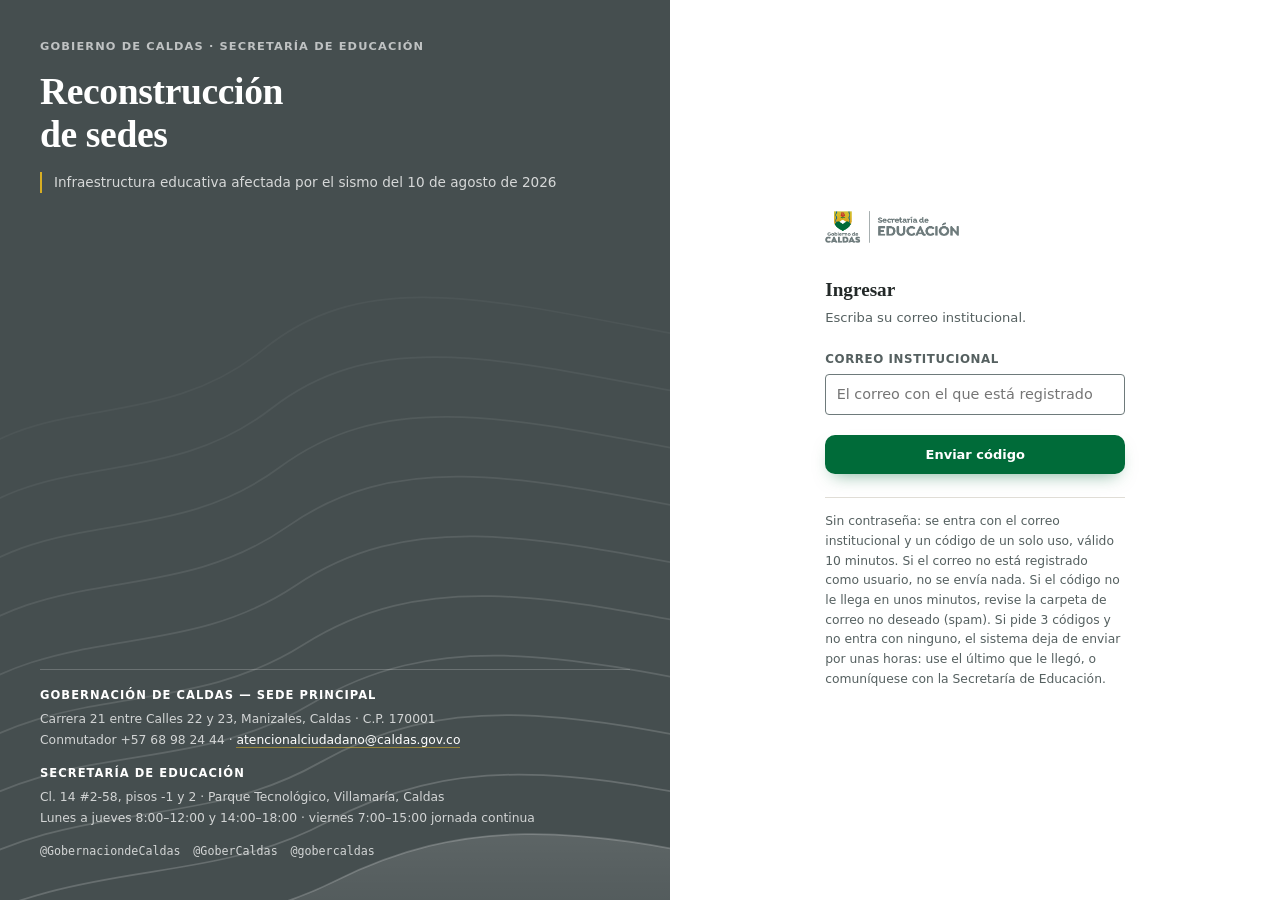
==== commit d56a1ace: "Rediseño claro, fase 1: armazón, panel de la campaña, pantalla del alcalde y Usuarios (D-52, ?v=18) " ====
--- a/app/index.html
+++ b/app/index.html
@@ -5,7 +5,10 @@
 <meta name="viewport" content="width=device-width,initial-scale=1">
 <title>Reconstrucción de sedes — SED Caldas</title>
 <link rel="icon" type="image/png" href="img/favicon.png">
-<link rel="stylesheet" href="css/estilos.css?v=14">
+<link rel="stylesheet" href="css/estilos.css?v=18">
+<!-- Rediseño claro, fase 1 (2026-10-01): menú, barra superior, «Confirmación de alcaldes», pantalla del alcalde y Usuarios.
+     Solo sobrescribe estilos.css: quitar esta línea devuelve el aspecto anterior. -->
+<link rel="stylesheet" href="css/claro.css?v=18">
 </head>
 <body>
 
@@ -93,7 +96,7 @@
         <div class="shell">
           <a class="saltar" href="#contenido">Saltar al contenido</a>
           <nav class="riel" id="riel" aria-label="Navegación principal">
-            <div class="marca"><img src="img/logo-riel.png" alt="Gobierno de Caldas — Secretaría de Educación"></div>
+            <div class="marca"><img src="img/logo-ingreso.png" alt="Gobierno de Caldas — Secretaría de Educación"><span>RECONSTRUCCIÓN DE SEDES</span></div>
             <a href="#" data-mod="inicio" class="sel">
               <svg viewBox="0 0 16 16" fill="none" stroke="currentColor" stroke-width="1.4"><path d="M2 14V6.2L8 2l6 4.2V14"/><path d="M2 14h12"/><path d="M6.2 14V9.5h3.6V14"/></svg>Inicio</a>
             <a href="#" data-mod="confirmacion">
@@ -658,7 +661,7 @@
 
               <!-- ─── CONFIRMACIÓN DE SEDES (alcalde, D-48) ─── -->
               <section class="view" id="s-confirmacion">
-                <div class="franja conf-franja" id="conf-franja"></div>
+                <div class="conf-cifras" id="conf-franja"></div>
 
                 <div class="p">
                   <header><h2>Su reporte</h2><span class="flex"></span><span class="est e-pend" id="conf-estado">—</span></header>
@@ -667,10 +670,12 @@
 
                 <div class="p">
                   <header><h2>Sedes oficiales de su municipio</h2><span class="flex"></span><span class="eyebrow" id="conf-eyebrow"></span></header>
-                  <!-- Siempre a la vista (pedido del usuario, 2026-09-29): el alcalde no tiene que
-                       descubrir que hay instrucciones. Los conceptos son los del oficio (D-48). -->
+                  <!-- Abierta mientras el municipio no tenga respuestas guardadas; con respuestas, plegada
+                       (2026-10-01; antes siempre a la vista, pedido del 2026-09-29). Lo decide pintarConfirmacion.
+                       Los conceptos son los del oficio (D-48). -->
+                  <details class="conf-ayuda-caja" id="conf-ayuda" open>
+                  <summary><span id="conf-ayuda-tit">Cómo responder cada sede</span></summary>
                   <div class="conf-ayuda" role="note" aria-labelledby="conf-ayuda-tit">
-                    <h3 id="conf-ayuda-tit">Cómo responder cada sede</h3>
                     <ol class="ca-pasos">
                       <li><b>Revise el nivel de afectación.</b> Ya viene diligenciado: lo registró la Unidad de Planeación
                         a partir de los diagnósticos y certificados remitidos por el municipio. Es solo de consulta: no se
@@ -701,9 +706,10 @@
                       </ul>
                     </div>
                   </div>
+                  </details>
                   <div class="chips" id="conf-filtros" role="group" aria-label="Filtrar las sedes"></div>
                   <div class="cuerpo ras">
-                    <div class="scroll">
+                    <div class="scroll alto">
                       <table class="edit conf-tabla">
                         <thead><tr><th class="n">N.º</th><th>Sede</th><th>Nivel de afectación <span class="th-sub">solo consulta</span></th>
                           <th>¿Intervención terminada o en proceso?</th><th>Quién interviene <span class="th-sub">y su nombre, cuando se pide</span></th>
@@ -726,12 +732,13 @@
 
               <!-- ─── CONFIRMACIÓN DE ALCALDES (Secretaría, D-48) ─── -->
               <section class="view" id="s-confirmaciones">
-                <div class="franja" id="av-franja"></div>
+                <!-- «Certificación firmada» (la ruta de 4 pasos) y «Sedes respondidas»: las pinta avance.js -->
+                <div class="av-bento" id="av-franja"></div>
 
                 <div class="p" id="av-lista-caja">
-                  <header><h2>Municipios</h2></header>
-                  <div class="cuerpo ras">
-                    <div class="scroll">
+                  <header><h2>Municipios</h2><span class="eyebrow" id="av-n"></span></header>
+                  <div class="cuerpo ras">
+                    <div class="scroll alto">
                       <table>
                         <thead><tr><th>Municipio</th><th>Alcalde</th><th class="n">Sedes</th><th>Respondidas</th>
                           <th class="n">Con intervención</th><th>Estado</th><th>Certificación firmada</th></tr></thead>
@@ -747,7 +754,7 @@
                     <button class="b sec mini" type="button" id="av-volver">Volver a los municipios</button></header>
                   <div class="cuerpo"><div class="cifras" id="av-det-cifras"></div><div class="av-info" id="av-det-info"></div></div>
                   <div class="cuerpo ras">
-                    <div class="scroll">
+                    <div class="scroll alto">
                       <table>
                         <thead><tr><th class="n">N.º</th><th>Sede</th><th>DANE</th><th>Nivel de afectación</th><th>¿Intervención?</th>
                           <th>Quién interviene</th><th>Nombre de quién interviene</th><th>Estado de la obra</th><th>Registrada</th></tr></thead>
@@ -783,36 +790,52 @@
 
               <!-- ─── USUARIOS (solo SED) ─── -->
               <section class="view" id="s-usuarios">
-                <div class="p">
-                  <header><h2>Usuarios</h2><span class="flex"></span>
+                <!-- Cuatro cifras de la lista (rediseño claro): las pinta usuarios.js -->
+                <div class="usu-cifras" id="usuarios-cifras"></div>
+
+                <div class="p">
+                  <header><h2>Usuarios</h2><span class="eyebrow" id="usuarios-n"></span><span class="flex"></span>
                     <button class="b mini" type="button" onclick="mostrarFormularioUsuario()">+ Agregar usuario</button></header>
 
-                  <div class="cuerpo ras oculto" id="usuario-form">
-                    <div class="campo"><label for="uf-correo">Correo institucional</label>
-                      <input id="uf-correo" type="email" placeholder="nombre@sedcaldas.edu.co"></div>
-                    <div class="campo"><label for="uf-nombre">Nombre</label>
-                      <input id="uf-nombre" type="text"></div>
-                    <div class="campo"><label for="uf-rol">Rol</label>
-                      <select id="uf-rol" onchange="actualizarCamposUsuarioForm()">
-                        <option value="ADMINISTRADOR">Administrador</option>
-                        <option value="VERIFICADOR">Verificador</option>
-                        <option value="RESPONSABLE_SEDE">Responsable de sede</option>
-                        <option value="CONSULTA">Consulta</option>
-                      </select></div>
-                    <div class="campo oculto" id="uf-campo-tipo"><label for="uf-tipo">Tipo</label>
-                      <select id="uf-tipo">
-                        <option value="alcalde">Alcalde</option>
-                        <option value="rector">Rector</option>
-                      </select></div>
-                    <div class="campo oculto" id="uf-campo-alcance"><label for="uf-alcance" id="uf-alcance-label">Alcance</label>
-                      <input id="uf-alcance" type="text" placeholder="Nombre del municipio, o DANE1|DANE2|..."></div>
-                    <button class="b" type="button" id="uf-btn-crear" onclick="crearUsuarioUI()">Crear usuario</button>
-                    <button class="b sec mini" type="button" style="margin-left:.4rem" onclick="document.getElementById('usuario-form').classList.add('oculto')">Cancelar</button>
-                    <div id="uf-error" class="oculto" style="color:#b3261e;font-size:.85rem;margin-top:.5rem"></div>
-                  </div>
-
-                  <div class="cuerpo ras">
-                    <div class="scroll">
+                  <div class="cuerpo uf-caja oculto" id="usuario-form">
+                    <h3>Agregar usuario</h3>
+                    <div class="uf-campos">
+                      <div class="campo"><label for="uf-correo">Correo institucional</label>
+                        <input id="uf-correo" type="email" placeholder="nombre@sedcaldas.edu.co"></div>
+                      <div class="campo"><label for="uf-nombre">Nombre</label>
+                        <input id="uf-nombre" type="text">
+                        <span class="uf-ayuda oculto" id="uf-nombre-ayuda">Escriba el nombre del alcalde en mayúscula: es el que sale en la certificación, aunque entre por el correo de otra persona.</span></div>
+                      <div class="campo"><label for="uf-rol">Rol</label>
+                        <select id="uf-rol" onchange="actualizarCamposUsuarioForm()">
+                          <option value="ADMINISTRADOR">Administrador</option>
+                          <option value="VERIFICADOR">Verificador</option>
+                          <option value="RESPONSABLE_SEDE">Responsable de sede</option>
+                          <option value="CONSULTA">Consulta</option>
+                        </select></div>
+                      <div class="campo oculto" id="uf-campo-tipo"><label for="uf-tipo">Tipo</label>
+                        <select id="uf-tipo" onchange="actualizarCamposUsuarioForm()">
+                          <option value="alcalde">Alcalde</option>
+                          <option value="rector">Rector</option>
+                        </select></div>
+                      <div class="campo uf-ancho oculto" id="uf-campo-alcance"><label for="uf-alcance" id="uf-alcance-label">Alcance</label>
+                        <select id="uf-municipio" class="oculto"></select>
+                        <input id="uf-alcance" type="text" placeholder="Nombre del municipio, o DANE1|DANE2|...">
+                        <span class="uf-ayuda" id="uf-alcance-ayuda"></span></div>
+                    </div>
+                    <div class="uf-acc">
+                      <button class="b" type="button" id="uf-btn-crear" onclick="crearUsuarioUI()">Crear usuario</button>
+                      <button class="b sec mini" type="button" onclick="document.getElementById('usuario-form').classList.add('oculto')">Cancelar</button>
+                    </div>
+                    <div id="uf-error" class="err-campo oculto" role="alert"></div>
+                  </div>
+
+                  <div class="usu-herr" id="usuarios-herr">
+                    <input type="search" id="usuarios-busca" placeholder="Buscar por nombre, correo o municipio" aria-label="Buscar usuarios por nombre, correo o municipio">
+                    <div class="usu-chips" id="usuarios-f-estado" role="group" aria-label="Filtrar por estado"></div>
+                    <div class="usu-chips" id="usuarios-f-tipo" role="group" aria-label="Filtrar por tipo de usuario"></div>
+                  </div>
+                  <div class="cuerpo ras">
+                    <div class="scroll alto">
                       <table>
                         <thead><tr><th>Persona</th><th>Rol</th><th>Ámbito</th><th>Estado</th><th></th></tr></thead>
                         <tbody id="usuarios-tbody">
@@ -876,28 +899,28 @@
 
     </div>
 
-<script src="js/nucleo.js?v=14"></script>
-<script src="js/transporte.js?v=14"></script>
-<script src="js/sesion.js?v=14"></script>
-<script src="js/avisos.js?v=14"></script>
-<script src="js/login.js?v=14"></script>
-<script src="js/registrar.js?v=14"></script>
-<script src="js/ficha.js?v=14"></script>
-<script src="js/pdf.js?v=14"></script>
-<script src="js/verificacion.js?v=14"></script>
-<script src="js/hallazgos.js?v=14"></script>
-<script src="js/usuarios.js?v=14"></script>
-<script src="js/cargas.js?v=14"></script>
-<script src="js/tablero.js?v=14"></script>
-<script src="js/inicio.js?v=14"></script>
-<script src="js/sedes.js?v=14"></script>
-<script src="js/lotes.js?v=14"></script>
-<script src="js/exportar.js?v=14"></script>
-<script src="js/confirmacion.js?v=14"></script>
-<script src="js/certificado.js?v=14"></script>
-<script src="js/avance.js?v=14"></script>
-<script src="js/cabecera.js?v=14"></script>
-<script src="js/buscador.js?v=14"></script>
-<script src="js/arranque.js?v=14"></script>
+<script src="js/nucleo.js?v=18"></script>
+<script src="js/transporte.js?v=18"></script>
+<script src="js/sesion.js?v=18"></script>
+<script src="js/avisos.js?v=18"></script>
+<script src="js/login.js?v=18"></script>
+<script src="js/registrar.js?v=18"></script>
+<script src="js/ficha.js?v=18"></script>
+<script src="js/pdf.js?v=18"></script>
+<script src="js/verificacion.js?v=18"></script>
+<script src="js/hallazgos.js?v=18"></script>
+<script src="js/usuarios.js?v=18"></script>
+<script src="js/cargas.js?v=18"></script>
+<script src="js/tablero.js?v=18"></script>
+<script src="js/inicio.js?v=18"></script>
+<script src="js/sedes.js?v=18"></script>
+<script src="js/lotes.js?v=18"></script>
+<script src="js/exportar.js?v=18"></script>
+<script src="js/confirmacion.js?v=18"></script>
+<script src="js/certificado.js?v=18"></script>
+<script src="js/avance.js?v=18"></script>
+<script src="js/cabecera.js?v=18"></script>
+<script src="js/buscador.js?v=18"></script>
+<script src="js/arranque.js?v=18"></script>
 
 </body></html>
--- a/app/css/estilos.css
+++ b/app/css/estilos.css
@@ -62,7 +62,9 @@
   .yo b{ display:block; font-size:.8rem; line-height:1.15; }
   .yo .rol{ color:var(--tx-sec); font-size:.74rem; }
 
-  .lienzo{ padding:1.2rem 1.35rem 1.5rem; overflow-x:hidden; flex:1; }
+  /* clip y no hidden (2026-10-01): hidden volvía a .lienzo un contenedor de desplazamiento y la barra
+     «Guardar cambios» del alcalde (sticky) no se quedaba fija abajo. Un navegador sin clip usa hidden. */
+  .lienzo{ padding:1.2rem 1.35rem 1.5rem; overflow-x:hidden; overflow-x:clip; flex:1; }
   .pie-inst{ border-top:1px solid var(--borde); background:var(--panel); padding:.7rem 1.35rem; display:flex; gap:1.2rem; align-items:center; flex-wrap:wrap; font-size:.75rem; color:var(--tx-sec); }
   .pie-inst .sello{ font-weight:700; color:var(--gris-osc); }
   .pie-inst a{ color:var(--tx-sec); text-decoration:none; border-bottom:1px solid var(--borde-f); }
@@ -109,6 +111,13 @@
 
   /* ─── tablas ─── */
   .scroll{ overflow-x:auto; }
+  /* Listas largas (pedido del usuario, 2026-10-01): miden como mucho lo que queda de pantalla bajo la barra
+     superior (3,4 rem) dejando sitio a la barra de guardar del alcalde (hasta dos líneas, ~6 rem); se
+     desplazan por dentro y los títulos de columna quedan fijos arriba. El borde inferior del título va en
+     sombra: con border-collapse, un borde no acompaña a una celda fija. */
+  .scroll.alto{ overflow:auto; max-height:max(20rem, calc(100vh - 10rem)); }
+  @supports (height:100dvh){ .scroll.alto{ max-height:max(20rem, calc(100dvh - 10rem)); } }
+  .scroll.alto thead th{ position:sticky; top:0; z-index:2; box-shadow:inset 0 -1px 0 var(--borde); }
   table{ width:100%; border-collapse:collapse; font-size:.85rem; }
   thead th{ background:#EDEFEC; font-size:.72rem; text-transform:uppercase; letter-spacing:.045em; color:var(--tx-sec); font-weight:700; padding:.5rem .75rem; text-align:left; border-bottom:1px solid var(--borde); white-space:nowrap; }
   tbody td{ padding:.6rem .75rem; border-bottom:1px solid var(--borde); vertical-align:middle; }
@@ -643,10 +652,17 @@
   .conf-hist summary{ cursor:pointer; font-weight:700; color:var(--gris-osc); }
   .conf-hist table{ margin-top:.5rem; }
 
-  /* Cómo responder: siempre a la vista, en pasos (el orden es el de la fila) y con ejemplos. */
-  .conf-ayuda{ border-bottom:1px solid var(--borde); padding:.9rem 1.1rem 1rem; font-size:.86rem; line-height:1.55;
+  /* Cómo responder: en pasos (el orden es el de la fila) y con ejemplos. Plegable: abierta mientras el
+     municipio no tenga respuestas guardadas (confirmacion.js::pintarConfirmacion). */
+  .conf-ayuda-caja{ border-bottom:1px solid var(--borde); }
+  .conf-ayuda-caja > summary{ cursor:pointer; padding:.8rem 1.1rem; font-family:var(--f-tit); font-size:1.02rem;
+    font-weight:600; color:var(--gris-osc); }
+  .conf-ayuda-caja > summary::marker{ color:var(--verde); }
+  .conf-ayuda-caja:not([open]) > summary::after{ content:" · ver los pasos y ejemplos"; font-family:var(--f-ui);
+    font-size:.8rem; font-weight:400; color:var(--tx-sec); }
+  .conf-ayuda-caja > summary:focus-visible{ outline:3px solid var(--oro-osc); outline-offset:-3px; }
+  .conf-ayuda{ padding:0 1.1rem 1rem; font-size:.86rem; line-height:1.55;
     display:grid; grid-template-columns:minmax(0,1fr) minmax(220px,300px); gap:.6rem 1.6rem; align-items:start; }
-  .conf-ayuda h3{ grid-column:1 / -1; margin:0; font-family:var(--f-tit); font-size:1.02rem; color:var(--gris-osc); }
   .conf-ayuda ol.ca-pasos{ margin:0; padding:0; list-style:none; counter-reset:ca; display:grid; gap:.55rem; }
   .conf-ayuda ol.ca-pasos > li{ counter-increment:ca; position:relative; padding-left:2rem; color:var(--tx-sec); }
   .conf-ayuda ol.ca-pasos > li::before{ content:counter(ca); position:absolute; left:0; top:.05rem; width:1.4rem; height:1.4rem;
@@ -659,14 +675,15 @@
   .ca-ejemplos ul{ padding-left:1rem; }
   @media (max-width:900px){ .conf-ayuda{ grid-template-columns:1fr; } }
 
-  /* Tabla de respuestas. */
+  /* Tabla de respuestas. Filas compactas (2026-10-01): el nombre de la sede arriba y, debajo, el DANE y la
+     institución en una sola línea (la institución se corta con «…» y se lee completa al pasar el ratón). */
   .conf-tabla td{ vertical-align:middle; }
-  .conf-sede{ min-width:190px; }
+  .conf-sede{ min-width:230px; max-width:290px; }
   .conf-sede b{ display:block; font-weight:600; }
-  .conf-sede .hace{ display:block; }
-  .conf-nivel{ min-width:150px; font-size:.8rem; color:var(--tx-sec); }
-  table.conf-tabla select{ min-width:165px; }
-  table.conf-tabla .conf-quien input[type="text"]{ display:block; min-width:165px; margin-top:.35rem; }
+  .conf-sede .hace{ display:block; font-size:.74rem; line-height:1.3; white-space:nowrap; overflow:hidden; text-overflow:ellipsis; }
+  .conf-nivel{ min-width:165px; font-size:.76rem; line-height:1.3; color:var(--tx-sec); }
+  table.conf-tabla select{ min-width:145px; }
+  table.conf-tabla .conf-quien input[type="text"]{ display:block; min-width:145px; margin-top:.35rem; }
   .conf-tabla th:nth-child(4){ white-space:normal; min-width:120px; }
   .conf-tabla tr.sucia td{ background:#FFFCF3; }
   .th-sub{ display:block; font-weight:400; text-transform:none; letter-spacing:0; }
--- a/app/css/claro.css
+++ b/app/css/claro.css
@@ -0,0 +1,427 @@
+/* app/css/claro.css — Rediseño claro, fase 1 (2026-10-01).
+   Alcance aprobado por el usuario: menú y barra superior, panel «Confirmación de alcaldes» (Secretaría),
+   pantalla del alcalde («Confirmación de sedes») y Usuarios. Las demás pantallas conservan su contenido
+   y solo heredan el armazón, los botones, los avisos y el diálogo.
+   Se carga DESPUÉS de estilos.css y solo lo sobrescribe: quitar el <link> devuelve el aspecto anterior.
+   Muestras aprobadas, fuera del repositorio: trabajo1.10_redisenoPanel/muestra_*.html.
+   Regla de color: cada estado de la campaña tiene su color y se repite igual en todo lo que lo muestra
+   (sin empezar rosa, respondiendo ámbar, falta firmar y cargar verde azulado, cargada verde, desactualizada
+   naranja); el verde queda solo para «terminado». Lo que no es un avance (rol, Sí/No) va sin color de estado.
+   Mientras unos archivos estén en caché y otros no, la pantalla del alcalde debe seguir funcionando: por eso
+   aquí también se le da forma al marcado anterior (.c de la franja, pasos sin data-et). */
+
+  .device{
+    --fondo:#F7F9FB;
+    --f-ui:"Segoe UI Variable Text","Segoe UI",system-ui,-apple-system,Roboto,"Helvetica Neue",Arial,sans-serif;
+    --sup:#FFFFFF; --sup2:#F3F6F9; --t1:#0F172A; --t2:#334155; --t3:#5B6779;
+    --linea:#EDF1F5; --contorno:#E2E8F0;
+    --v7:#0A7D45; --v8:#0B4F2E; --v1:#D7EDE1; --v0:#EBF6F0; --oro0:#FCF6E3;
+    /* Colores de los pasos: fondo, texto y punto (o barra). */
+    --sin-bg:#FFF0F2; --sin-tx:#9F1239; --sin-pt:#F4B6C2;
+    --res-bg:#FFF6E5; --res-tx:#8A4B07; --res-pt:#F59E0B;
+    --pdf-bg:#E9F7F5; --pdf-tx:#115E59; --pdf-pt:#14B8A6;
+    --des-bg:#FFF1EA; --des-tx:#9A3412; --des-pt:#EA580C;
+    --sombra-1:0 0 0 1px rgba(15,23,42,.04), 0 1px 2px rgba(15,23,42,.04), 0 6px 20px -6px rgba(15,23,42,.08);
+    --sombra-2:0 0 0 1px rgba(15,23,42,.05), 0 2px 4px rgba(15,23,42,.04), 0 22px 44px -16px rgba(15,23,42,.16);
+    --r-tile:18px; --r-ctl:10px;
+    background:var(--fondo);
+  }
+  .device a:focus-visible,.device button:focus-visible,.device input:focus-visible,.device select:focus-visible,
+  .device textarea:focus-visible,.device [tabindex]:focus-visible{ outline:2px solid var(--verde); outline-offset:2px; border-radius:6px; }
+
+  /* ─── Armazón: menú lateral blanco con el membrete ─── */
+  .shell{ grid-template-columns:248px minmax(0,1fr); }
+  .riel{ background:var(--sup); color:var(--t2); box-shadow:1px 0 0 var(--linea); padding:18px 14px 16px; gap:2px; }
+  .riel .marca{ display:flex; flex-direction:column; align-items:flex-start; gap:12px; padding:6px 8px 16px; margin-bottom:6px; border-bottom:1px solid var(--linea); }
+  .riel .marca img{ width:188px; max-width:100%; }
+  .riel .marca span{ font-size:11.5px; font-weight:700; letter-spacing:.08em; color:var(--v8); white-space:nowrap; }
+  .riel .grupo{ color:var(--t3); font-size:11px; font-weight:600; letter-spacing:.07em; padding:14px 10px 6px; }
+  .riel a{ color:var(--t2); border-left:0; border-radius:var(--r-ctl); padding:8px 10px; font-size:14px; gap:10px; }
+  .riel a:hover{ background:var(--sup2); color:var(--t1); }
+  .riel a.sel{ background:var(--v0); color:var(--v8); box-shadow:none; font-weight:600; }
+  .riel a svg{ width:17px; height:17px; color:var(--t3); opacity:1; }
+  .riel a.sel svg{ color:var(--verde); }
+  .riel a:focus-visible, .riel button:focus-visible{ outline-color:var(--verde); }
+  .riel .base{ color:var(--t3); border-top-color:var(--linea); padding:12px 10px 0; font-size:12px; }
+
+  /* Barra superior translúcida */
+  .top{ background:rgba(247,249,251,.82); -webkit-backdrop-filter:saturate(180%) blur(14px); backdrop-filter:saturate(180%) blur(14px);
+    border-bottom:0; box-shadow:0 1px 0 rgba(226,232,240,.9); padding:10px 28px; min-height:58px; }
+  .migas{ font-size:13px; color:var(--t3); }
+  .migas a, .migas .sep{ color:var(--t3); }
+  .migas .hoy{ font-family:var(--f-ui); font-size:13px; font-weight:600; color:var(--t1); }
+  .yo{ gap:10px; }
+  .yo .av{ width:34px; height:34px; background:var(--v1); color:var(--v8); font-size:12.5px; }
+  .yo .av.ext{ background:#E8EDF3; color:var(--t2); }
+  .yo b{ font-size:13px; color:var(--t1); }
+  .yo .rol{ font-size:12px; color:var(--t3); }
+  .buscador input{ border:0; background-color:var(--sup); box-shadow:var(--sombra-1); padding:8px 14px 8px 34px; width:260px; }
+  .buscador input:focus{ box-shadow:0 0 0 3px rgba(0,107,57,.14), var(--sombra-1); width:300px; }
+
+  .lienzo{ padding:26px 28px 40px; }
+  .cab-vista{ margin:0 0 22px; padding:0; background:none; border:0; }
+  .cab-vista h1{ font-family:var(--f-ui); font-size:28px; font-weight:650; letter-spacing:-.02em; color:var(--t1); }
+  .cab-vista p{ margin-top:6px; font-size:13.5px; color:var(--t3); }
+  .pie-inst{ background:transparent; border-top-color:var(--linea); color:var(--t3); padding:12px 28px; }
+  .pie-inst .sello{ color:var(--t2); }
+
+  /* ─── Botones, estados, diálogo y avisos (todas las pantallas) ─── */
+  .b{ border:0; border-radius:var(--r-ctl); padding:8px 14px; font-size:13px; font-weight:600; background:var(--verde);
+    box-shadow:0 8px 18px -8px rgba(0,107,57,.55); transition:background .15s, box-shadow .18s, transform .08s; }
+  .b:hover{ background:var(--v7); }
+  .b.sec{ background:var(--sup); color:var(--t1); border:0; box-shadow:var(--sombra-1); }
+  .b.sec:hover{ background:var(--sup); box-shadow:var(--sombra-2); }
+  .b.mini{ padding:6px 11px; font-size:12.5px; }
+  .b:disabled{ opacity:1; cursor:not-allowed; background:#E9EEF3; color:var(--t3); box-shadow:inset 0 0 0 1px var(--contorno); }
+  .b.peligro{ background:var(--sin-tx); box-shadow:none; }
+  .b.peligro:hover{ background:#7F0E2C; }
+
+  .est{ border-left:0; border-radius:999px; padding:3px 10px 3px 8px; font-size:12px; font-weight:600; gap:6px; }
+  .est::before{ content:""; flex:none; width:6px; height:6px; border-radius:50%; background:currentColor; }
+  /* Estados de la campaña, por paso de la ruta. */
+  .est.c-sin{ --sbg:var(--sin-bg); --stx:var(--sin-tx); }
+  .est.c-res{ --sbg:var(--res-bg); --stx:var(--res-tx); }
+  .est.c-pdf{ --sbg:var(--pdf-bg); --stx:var(--pdf-tx); }
+  .est.c-car{ --sbg:var(--v0); --stx:var(--v8); }
+  .est.c-des{ --sbg:var(--des-bg); --stx:var(--des-tx); }
+
+  .dlg-fondo{ background:rgba(15,23,42,.32); -webkit-backdrop-filter:blur(2px); backdrop-filter:blur(2px); }
+  .dlg{ border-top:0; border-radius:18px; box-shadow:0 30px 60px -20px rgba(15,23,42,.45); padding:22px 22px 18px; }
+  .dlg h3{ font-family:var(--f-ui); font-size:17px; font-weight:650; color:var(--t1); }
+  .dlg p{ color:var(--t2); }
+  .nota-dlg{ background:var(--sup2); border-radius:10px; padding:10px 12px; color:var(--t2); }
+
+  .aviso{ border:0; border-radius:12px; box-shadow:var(--sombra-2); padding:12px 14px; gap:10px; align-items:flex-start; }
+  .aviso::before{ content:""; flex:none; width:9px; height:9px; margin-top:6px; border-radius:50%; background:#D8AE23; }
+  .aviso.ok::before{ background:var(--verde); }
+  .aviso.error::before{ background:var(--des-pt); }
+
+  /* ─── Las tres pantallas rediseñadas: tarjetas sin borde y tablas sin ruido ─── */
+  #s-confirmaciones .p, #s-confirmacion .p, #s-usuarios .p{ background:var(--sup); border:0; border-radius:var(--r-tile); box-shadow:var(--sombra-1); margin-bottom:18px; }
+  #s-confirmaciones .p > header, #s-confirmacion .p > header, #s-usuarios .p > header{ border-bottom:0; padding:18px 22px 14px; }
+  #s-confirmaciones h2, #s-confirmacion h2, #s-usuarios h2, #s-confirmacion h3, #s-confirmaciones h3, #s-usuarios h3{ font-family:var(--f-ui); }
+  #s-confirmaciones .p > header h2, #s-confirmacion .p > header h2, #s-usuarios .p > header h2{ font-size:16px; font-weight:650; color:var(--t1); letter-spacing:-.01em; }
+  #s-confirmaciones .eyebrow, #s-confirmacion .eyebrow, #s-usuarios .eyebrow{ font-size:12px; font-weight:600; letter-spacing:0; text-transform:none;
+    color:var(--t3); background:var(--sup2); padding:2px 9px; border-radius:999px; }
+  #s-confirmaciones .eyebrow:empty, #s-usuarios .eyebrow:empty{ display:none; }
+  #s-confirmaciones .p .pie, #s-confirmacion .p .pie, #s-usuarios .p .pie{ border-top:0; box-shadow:inset 0 1px 0 var(--linea); padding:14px 22px 18px; font-size:12.5px; color:var(--t3); }
+  #s-confirmaciones thead th, #s-confirmacion thead th, #s-usuarios thead th{ background:rgba(255,255,255,.97); text-transform:none; letter-spacing:0;
+    font-size:12px; font-weight:600; color:var(--t3); border-bottom:0; box-shadow:inset 0 -1px 0 var(--linea); padding:10px 14px; }
+  #s-confirmaciones tbody td, #s-confirmacion tbody td, #s-usuarios tbody td{ border-bottom:1px solid var(--linea); }
+  #s-confirmaciones table, #s-usuarios table{ font-size:13.5px; }
+  #s-confirmaciones tbody td, #s-usuarios tbody td{ padding:12px 14px; }
+  #s-confirmaciones th:first-child, #s-confirmaciones td:first-child, #s-confirmacion th:first-child, #s-confirmacion td:first-child,
+  #s-usuarios th:first-child, #s-usuarios td:first-child{ padding-left:22px; }
+  #s-confirmaciones th:last-child, #s-confirmaciones td:last-child, #s-confirmacion th:last-child, #s-confirmacion td:last-child,
+  #s-usuarios th:last-child, #s-usuarios td:last-child{ padding-right:22px; }
+  #s-confirmaciones tbody tr.click:hover{ background:#F8FAFC; }
+  #s-confirmaciones .hace, #s-confirmacion .hace, #s-usuarios .hace{ color:var(--t3); }
+  #s-confirmacion .tenue, #s-confirmaciones .tenue{ color:var(--t3); }
+  #s-confirmaciones .pri.p1, #s-confirmaciones .pri.p2, #s-confirmacion .pri.p1, #s-confirmacion .pri.p2{ font-family:var(--f-ui); font-weight:700;
+    background:var(--sin-bg); color:var(--sin-tx); border-radius:6px; padding:1px 7px; }
+  .fila-est{ font-size:12px; font-weight:600; padding:3px 10px; }
+  /* Estado de una fila: guardada = hecho (verde), sin guardar = en curso (ámbar), le falta algo = aviso (naranja), sin responder = rosa. */
+  #s-confirmacion .fila-est.ok, #s-confirmaciones .fila-est.ok{ background:var(--v0); color:var(--v8); }
+  #s-confirmacion .fila-est.al, #s-confirmaciones .fila-est.al{ background:var(--res-bg); color:var(--res-tx); }
+  #s-confirmacion .fila-est.er, #s-confirmaciones .fila-est.er{ background:var(--des-bg); color:var(--des-tx); }
+  #s-confirmacion .fila-est.na, #s-confirmaciones .fila-est.na{ background:var(--sin-bg); color:var(--sin-tx); }
+  #s-confirmaciones .aviso-conf, #s-confirmacion .aviso-conf{ border:0; border-radius:12px; background:var(--des-bg); color:var(--des-tx); padding:12px 16px; font-size:13px; }
+  #s-confirmaciones .aviso-conf b, #s-confirmacion .aviso-conf b{ color:var(--des-tx); }
+  .conf-hist summary{ font-weight:600; color:var(--t1); }
+
+  /* ═══ Panel de la Secretaría: «Confirmación de alcaldes» ═══ */
+  .av-bento{ display:grid; grid-template-columns:repeat(12,minmax(0,1fr)); gap:16px; margin-bottom:18px; }
+  .av-tile{ position:relative; background:var(--sup); border-radius:var(--r-tile); box-shadow:var(--sombra-1); overflow:hidden; min-width:0; }
+  /* Marcado de un avance.js anterior en caché (seis cifras sueltas): se ven como mosaicos. */
+  .av-bento > .c{ grid-column:span 2; background:var(--sup); border-radius:14px; box-shadow:var(--sombra-1); padding:14px 16px; }
+  .av-bento > .c b{ display:block; font-family:var(--f-tit); font-size:28px; line-height:1.05; color:var(--t1); }
+  .av-bento > .c > span{ display:block; margin-top:6px; font-size:12px; color:var(--t3); }
+
+  /* Certificación firmada */
+  .av-ruta{ grid-column:1 / -1; display:grid; grid-template-columns:200px minmax(0,1fr); gap:18px 34px; padding:20px 24px 0; }
+  .av-ruta-cab{ grid-column:1 / -1; display:flex; align-items:center; gap:8px 14px; flex-wrap:wrap; }
+  .av-ruta-cab h2{ margin:0; font-size:15px; font-weight:650; color:var(--t1); display:flex; align-items:center; gap:8px; }
+  .av-ruta-cab h2::before{ content:""; width:18px; height:18px; background:var(--verde); flex:none;
+    -webkit-mask:url("data:image/svg+xml,%3Csvg xmlns='http://www.w3.org/2000/svg' viewBox='0 0 24 24' fill='none' stroke='black' stroke-width='1.8' stroke-linecap='round' stroke-linejoin='round'%3E%3Cpath d='M3 17c3-6 5-9 7-9s-1 7 1 7 3-4 5-4-1 4 1 4 3-1 4-2'/%3E%3Cpath d='M3 21h18'/%3E%3C/svg%3E") center / contain no-repeat;
+    mask:url("data:image/svg+xml,%3Csvg xmlns='http://www.w3.org/2000/svg' viewBox='0 0 24 24' fill='none' stroke='black' stroke-width='1.8' stroke-linecap='round' stroke-linejoin='round'%3E%3Cpath d='M3 17c3-6 5-9 7-9s-1 7 1 7 3-4 5-4-1 4 1 4 3-1 4-2'/%3E%3Cpath d='M3 21h18'/%3E%3C/svg%3E") center / contain no-repeat; }
+  .av-que{ font-size:13px; color:var(--t3); }
+  .av-plazo{ margin-left:auto; padding:5px 12px; border-radius:999px; font-size:12.5px; font-weight:600; white-space:nowrap; }
+  .av-plazo.p-ok{ background:var(--oro0); color:#6B5000; }
+  .av-plazo.p-med{ background:var(--res-bg); color:var(--res-tx); }
+  .av-plazo.p-urg{ background:var(--sin-bg); color:var(--sin-tx); }
+  .av-meta{ display:flex; flex-direction:column; align-items:center; text-align:center; gap:10px; }
+  .av-meta p{ margin:0; max-width:190px; font-size:13px; line-height:1.4; color:var(--t2); }
+  .av-anillo{ position:relative; width:156px; height:156px; }
+  .av-anillo svg{ display:block; width:100%; height:100%; }
+  .av-anillo path{ fill:none; stroke-width:14; stroke:#E6EBF1; }
+  .av-anillo path.s-car{ stroke:var(--verde); }
+  .av-centro{ position:absolute; inset:0; display:grid; place-content:center; }
+  .av-centro b{ font-family:var(--f-tit); font-size:50px; line-height:1; color:var(--t1); font-variant-numeric:tabular-nums lining-nums; }
+  .av-centro span{ margin-top:4px; font-size:13px; color:var(--t3); }
+  .av-pasos{ list-style:none; margin:0; padding:0; display:grid; grid-template-columns:repeat(4,minmax(0,1fr)); gap:18px 22px; align-self:start; }
+  .av-paso{ position:relative; min-width:0; }
+  .av-paso:not(:last-child)::after{ content:""; position:absolute; top:19px; left:48px; right:-14px; height:2px; border-radius:2px; background:var(--contorno); }
+  .av-bola{ width:38px; height:38px; border-radius:50%; display:grid; place-items:center; font-weight:700; font-size:15px; font-variant-numeric:tabular-nums;
+    background:var(--b-bg); color:var(--b-tx); box-shadow:inset 0 0 0 2px var(--b-pt); }
+  /* Cada paso: --b-* para la bola, --c-* para los municipios que están en él. */
+  .av-paso[data-p="sin"]{ --b-bg:var(--sin-bg); --b-tx:var(--sin-tx); --b-pt:var(--sin-pt); --c-bg:var(--sin-bg); --c-tx:var(--sin-tx); }
+  .av-paso[data-p="res"]{ --b-bg:var(--res-bg); --b-tx:var(--res-tx); --b-pt:#F5C76A; --c-bg:var(--res-bg); --c-tx:var(--res-tx); }
+  .av-paso[data-p="pdf"]{ --b-bg:var(--pdf-bg); --b-tx:var(--pdf-tx); --b-pt:#7FD3C7; --c-bg:var(--pdf-bg); --c-tx:var(--pdf-tx); }
+  .av-paso[data-p="car"]{ --b-bg:var(--verde); --b-tx:#fff; --b-pt:var(--verde); --c-bg:var(--v0); --c-tx:var(--v8); }
+  .av-paso h3{ margin:10px 0 0; font-size:13.5px; font-weight:650; line-height:1.3; color:var(--t1); }
+  .av-desc{ margin:2px 0 0; font-size:12px; color:var(--t3); }
+  .av-chips{ display:flex; flex-wrap:wrap; gap:6px; margin-top:10px; }
+  .av-chip{ display:inline-flex; align-items:baseline; gap:6px; max-width:100%; border:0; cursor:pointer; padding:5px 9px; border-radius:8px; font:inherit;
+    background:var(--c-bg,var(--sup2)); font-size:12.5px; line-height:1.3; text-align:left; color:var(--t1); transition:box-shadow .15s, transform .15s; }
+  .av-chip b{ font-weight:600; }
+  .av-chip span{ font-size:11.5px; color:var(--c-tx,var(--t3)); font-variant-numeric:tabular-nums; }
+  .av-chip:hover{ box-shadow:inset 0 0 0 1px rgba(15,23,42,.22); transform:translateY(-1px); }
+  /* Respondiendo: el fondo se llena con el porcentaje de sedes respondidas. */
+  .av-chip.lleno{ background:linear-gradient(90deg,#FCE3B4 var(--p),var(--res-bg) var(--p)); }
+  .av-chip.alerta{ background:var(--des-bg); }
+  .av-chip.alerta b, .av-chip.alerta span{ color:var(--des-tx); }
+  .av-chip.mas{ background:transparent; color:var(--c-tx,var(--v8)); font-weight:600; }
+  .av-chip.mas:hover{ box-shadow:none; transform:none; text-decoration:underline; text-underline-offset:3px; }
+  .av-ninguno{ margin:10px 0 0; font-size:12.5px; color:var(--t3); }
+  .av-hoy{ grid-column:1 / -1; margin:2px -24px 0; padding:13px 24px 15px 50px; background:var(--sup2); font-size:13px; line-height:1.5; color:var(--t2); position:relative; }
+  .av-hoy::before{ content:""; position:absolute; left:24px; top:15px; width:16px; height:16px; background:var(--verde);
+    -webkit-mask:url("data:image/svg+xml,%3Csvg xmlns='http://www.w3.org/2000/svg' viewBox='0 0 24 24' fill='none' stroke='black' stroke-width='1.8' stroke-linecap='round' stroke-linejoin='round'%3E%3Cpath d='M5 4h4l2 5-2.5 1.5a11 11 0 0 0 5 5L15 13l5 2v4a2 2 0 0 1-2 2A16 16 0 0 1 3 6a2 2 0 0 1 2-2'/%3E%3C/svg%3E") center / contain no-repeat;
+    mask:url("data:image/svg+xml,%3Csvg xmlns='http://www.w3.org/2000/svg' viewBox='0 0 24 24' fill='none' stroke='black' stroke-width='1.8' stroke-linecap='round' stroke-linejoin='round'%3E%3Cpath d='M5 4h4l2 5-2.5 1.5a11 11 0 0 0 5 5L15 13l5 2v4a2 2 0 0 1-2 2A16 16 0 0 1 3 6a2 2 0 0 1 2-2'/%3E%3C/svg%3E") center / contain no-repeat; }
+  .av-hoy b{ color:var(--t1); }
+  .av-hoy .t-pdf{ color:var(--pdf-tx); } .av-hoy .t-sin{ color:var(--sin-tx); } .av-hoy .t-des{ color:var(--des-tx); font-weight:600; }
+  .av-cargando{ padding-bottom:20px; }
+
+  /* Sedes respondidas */
+  .av-heroe{ grid-column:1 / -1; display:grid; grid-template-columns:auto minmax(0,1fr); align-items:center; gap:6px 40px; padding:18px 24px;
+    background:var(--sup) url("data:image/svg+xml,%3Csvg xmlns='http://www.w3.org/2000/svg' width='640' height='160' viewBox='0 0 640 160'%3E%3Cg fill='none' stroke='%23006B39' stroke-opacity='.10' stroke-width='1'%3E%3Cpath d='M0 150 C 92 120 172 134 274 110 S 452 82 640 100'/%3E%3Cpath d='M0 126 C 90 96 170 110 270 86 S 450 58 640 76'/%3E%3Cpath d='M0 102 C 88 70 168 86 266 62 S 448 36 640 52'/%3E%3Cpath d='M0 78 C 86 46 166 62 262 38 S 446 14 640 28'/%3E%3Cpath d='M0 54 C 84 22 164 38 258 14 S 444 -10 640 4'/%3E%3C/g%3E%3C/svg%3E") right -40px bottom -60px / 560px 140px no-repeat; }
+  .av-rot{ display:flex; align-items:center; gap:8px; margin:0; font-size:13px; font-weight:600; color:var(--t2); }
+  .av-pct{ margin-left:6px; font-size:12px; font-weight:700; color:var(--v8); background:var(--v0); padding:2px 9px; border-radius:999px; }
+  .av-num{ margin-top:8px; font-family:var(--f-tit); font-size:46px; line-height:1; color:var(--t1); font-variant-numeric:tabular-nums lining-nums; }
+  .av-num small{ margin-left:6px; font-family:var(--f-ui); font-size:18px; color:var(--t3); }
+  .av-barra-g{ height:10px; margin-bottom:12px; background:var(--sup2); border-radius:999px; overflow:hidden; }
+  .av-barra-g i{ display:block; height:100%; border-radius:inherit; background:linear-gradient(90deg,#0E8A4F,var(--verde)); transform-origin:left center; animation:crecer .9s cubic-bezier(.2,.7,.2,1) both; }
+  .av-sub{ display:flex; gap:28px; flex-wrap:wrap; }
+  .av-sub div{ display:flex; flex-direction:column; gap:2px; }
+  .av-sub b{ font-size:20px; font-weight:650; color:var(--t1); font-variant-numeric:tabular-nums; }
+  .av-sub span{ font-size:12.5px; color:var(--t3); }
+  .av-sub .pend b{ color:var(--sin-tx); }
+
+  /* Tabla de municipios: la barra de «Respondidas» toma el color del paso del municipio */
+  #s-confirmaciones .av-barra{ width:84px; height:6px; margin-right:10px; background:var(--sup2); border-radius:999px; }
+  #s-confirmaciones .av-barra i{ border-radius:inherit; transform-origin:left center; animation:crecer .7s cubic-bezier(.2,.7,.2,1) both; }
+  .av-barra i.et-res{ background:var(--res-pt); } .av-barra i.et-pdf{ background:var(--pdf-pt); }
+  .av-barra i.et-des{ background:var(--des-pt); } .av-barra i.et-car{ background:var(--verde); }
+  #s-confirmaciones .av-resp{ white-space:nowrap; }
+  #s-confirmaciones .av-alc{ color:var(--t2); }
+  /* «Descargar PDF» como enlace: es una acción de la fila, no la principal de la pantalla. */
+  #s-confirmaciones .av-cert .b{ background:none; box-shadow:none; color:var(--v8); padding:4px 0; }
+  #s-confirmaciones .av-cert .b:hover{ text-decoration:underline; text-underline-offset:3px; }
+  #s-confirmaciones .av-cert .hace{ display:block; margin-left:0; }
+
+  /* Detalle de un municipio */
+  #s-confirmaciones .cifras{ grid-template-columns:repeat(8,minmax(0,1fr)); gap:12px; background:none; border:0; border-radius:0; overflow:visible; }
+  #s-confirmaciones .cifra{ background:var(--sup2); border-radius:14px; padding:14px 16px; }
+  #s-confirmaciones .cifra b{ font-size:28px; color:var(--t1); }
+  #s-confirmaciones .cifra span{ font-size:12px; color:var(--t3); margin-top:6px; }
+  #s-confirmaciones .cifra.et-res b{ color:var(--res-tx); } #s-confirmaciones .cifra.et-pdf b{ color:var(--pdf-tx); }
+  #s-confirmaciones .cifra.et-des b{ color:var(--des-tx); } #s-confirmaciones .cifra.et-car b{ color:var(--v8); }
+  #s-confirmaciones .av-info{ color:var(--t2); font-size:13.5px; }
+  #s-confirmaciones .av-info .mono{ background:var(--sup2); padding:2px 8px; border-radius:6px; color:var(--t1); }
+  /* Tabla de sedes del detalle (9 columnas): títulos en dos líneas y relleno justo para que quepa sin desplazarse de lado. */
+  #av-detalle thead th{ white-space:normal; vertical-align:bottom; padding:10px; }
+  #av-detalle tbody td{ padding:10px; }
+  #av-detalle .conf-sede{ min-width:190px; }
+  #av-detalle .conf-nivel{ min-width:150px; }
+  /* Sí / No: una respuesta, no un avance. */
+  .sino-r{ display:inline-block; padding:3px 10px; border-radius:999px; font-size:12px; font-weight:600; background:var(--sup2); color:var(--t2); }
+  .sino-r.si{ background:#E2E8F0; color:var(--t1); }
+
+  /* ═══ Pantalla del alcalde: «Confirmación de sedes» ═══ */
+  .conf-cifras{ display:grid; grid-template-columns:minmax(0,2.8fr) repeat(3,minmax(0,1fr)); gap:16px; margin-bottom:18px; }
+  .cc-avance, .cc-mini, .conf-cifras > .c{ background:var(--sup); border-radius:var(--r-tile); box-shadow:var(--sombra-1); padding:18px 22px; min-width:0; }
+  .cc-avance{ display:grid; grid-template-columns:auto minmax(0,1fr); grid-template-areas:"rot barra" "num nota"; align-items:center; gap:6px 32px; }
+  .cc-rot{ grid-area:rot; display:flex; align-items:center; gap:8px; font-size:13px; font-weight:600; color:var(--t2); }
+  .cc-pct{ margin-left:4px; font-size:12px; font-weight:700; color:var(--t2); background:var(--sup2); padding:2px 9px; border-radius:999px; }
+  .cc-num{ grid-area:num; font-family:var(--f-tit); font-size:46px; line-height:1; color:var(--t1); font-variant-numeric:tabular-nums lining-nums; }
+  .cc-num small{ margin-left:6px; font-family:var(--f-ui); font-size:18px; color:var(--t3); }
+  .cc-barra{ grid-area:barra; height:10px; background:var(--sup2); border-radius:999px; overflow:hidden; }
+  .cc-barra i{ display:block; height:100%; border-radius:inherit; background:var(--cc-bar,var(--contorno)); transform-origin:left center; animation:crecer .9s cubic-bezier(.2,.7,.2,1) both; }
+  /* La barra lleva el color del paso en que va el municipio, el mismo con que lo ve la Secretaría. */
+  .cc-avance[data-et="res"]{ --cc-bar:var(--res-pt); } .cc-avance[data-et="pdf"]{ --cc-bar:var(--pdf-pt); }
+  .cc-avance[data-et="des"]{ --cc-bar:var(--des-pt); } .cc-avance[data-et="car"]{ --cc-bar:var(--verde); }
+  .cc-avance p{ grid-area:nota; margin:0; font-size:12.5px; color:var(--t3); }
+  .cc-mini{ display:flex; flex-direction:column; gap:12px; }
+  .cc-mini span, .conf-cifras > .c > span{ font-size:13px; font-weight:600; color:var(--t2); }
+  .cc-mini b, .conf-cifras > .c b{ font-family:var(--f-tit); font-size:36px; line-height:1; color:var(--t1); font-variant-numeric:tabular-nums; }
+  .cc-mini.falta b{ color:var(--sin-tx); }
+  /* Marcado de un confirmacion.js anterior en caché (cinco cifras sueltas). */
+  .conf-cifras > .c{ display:flex; flex-direction:column-reverse; justify-content:flex-end; gap:10px; }
+
+  /* Su reporte: los tres pasos. El actual va con el color de su paso; los hechos, en verde con ✓. */
+  .conf-pasos{ gap:14px; }
+  .cp{ border:0; border-radius:14px; padding:16px; background:var(--sup2); gap:12px; }
+  .cp-n{ width:32px; height:32px; font-family:var(--f-ui); font-weight:700; font-size:14px; background:var(--sup); color:var(--t3); box-shadow:inset 0 0 0 1.5px var(--contorno); }
+  .cp-tx h3{ font-size:14px; font-weight:650; margin:5px 0 6px; color:var(--t3); }
+  .cp-tx p{ font-size:13px; color:var(--t2); }
+  .cp-tx p b{ color:var(--t1); }
+  .cp-tx .hace{ font-size:12px; margin-top:8px; }
+  .cp:not(.act):not(.hecho) .cp-tx h3{ color:var(--t3); }
+  .cp.act{ --a-bg:var(--res-bg); --a-pt:#F5C76A; --a-n:var(--res-tx); background:var(--a-bg); box-shadow:inset 0 0 0 1.5px var(--a-pt); }
+  .cp.act[data-et="pdf"]{ --a-bg:var(--pdf-bg); --a-pt:#7FD3C7; --a-n:var(--pdf-tx); }
+  .cp.act .cp-n{ background:var(--a-n); color:#fff; box-shadow:none; }
+  .cp.act .cp-tx h3{ color:var(--t1); }
+  .cp.hecho{ background:var(--v0); box-shadow:none; }
+  .cp.hecho .cp-n{ background:var(--verde); color:#fff; box-shadow:none; }
+  .cp.hecho .cp-tx h3{ color:var(--v8); }
+  .cp .b:disabled:not(.cargando){ background:#E9EEF3; color:var(--t3); box-shadow:inset 0 0 0 1px var(--contorno); }
+  .conf-soltar{ border:1.5px dashed #7FD3C7; border-radius:12px; background:var(--sup); padding:12px; gap:8px; }
+  .conf-soltar:hover{ border-color:var(--pdf-pt); background:var(--sup); }
+  .conf-hist{ border-radius:12px; background:var(--sup2); padding:10px 14px; }
+
+  /* Ayuda plegable */
+  #s-confirmacion .conf-ayuda-caja{ margin:0 22px 14px; border:0; border-radius:14px; background:var(--sup2); }
+  #s-confirmacion .conf-ayuda-caja > summary{ font-family:var(--f-ui); font-size:14px; font-weight:650; color:var(--t1); padding:12px 16px; }
+  #s-confirmacion .conf-ayuda-caja > summary::marker{ color:var(--t3); }
+  #s-confirmacion .conf-ayuda-caja:not([open]) > summary::after{ font-size:13px; color:var(--t3); }
+  #s-confirmacion .conf-ayuda{ padding:0 16px 16px; font-size:13px; color:var(--t2); }
+  #s-confirmacion .conf-ayuda ol.ca-pasos > li{ color:var(--t2); padding-left:34px; }
+  #s-confirmacion .conf-ayuda ol.ca-pasos > li::before{ width:24px; height:24px; background:var(--sup); color:var(--t2); box-shadow:inset 0 0 0 1.5px var(--contorno); font-size:12px; }
+  #s-confirmacion .ca-ejemplos{ border:0; border-radius:12px; background:var(--sup); color:var(--t2); }
+  #s-confirmacion .ca-ejemplos > b{ color:var(--t1); }
+
+  /* Filtros: la selección va en tinta (es una elección, no un estado) */
+  #s-confirmacion .chips, #s-usuarios .usu-chips{ border-bottom:0; gap:8px; }
+  #s-confirmacion .chips{ padding:0 22px 12px; }
+  #s-confirmacion .chip, #s-usuarios .chip{ border:0; background:var(--sup2); color:var(--t2); font-size:12.5px; font-weight:600; padding:6px 12px; }
+  #s-confirmacion .chip b, #s-usuarios .chip b{ color:var(--t3); }
+  #s-confirmacion .chip:hover, #s-usuarios .chip:hover{ background:#EAEFF4; }
+  #s-confirmacion .chip[aria-pressed="true"], #s-usuarios .chip[aria-pressed="true"]{ background:var(--t1); color:#fff; }
+  #s-confirmacion .chip[aria-pressed="true"] b, #s-usuarios .chip[aria-pressed="true"] b{ color:#CBD5E1; }
+
+  /* Tabla de respuestas */
+  #s-confirmacion .scroll.alto{ box-shadow:inset 0 1px 0 var(--linea); }
+  /* Relleno justo: con el menú de 248 px la tabla de 7 columnas debe caber a 1366 px sin desplazarse de lado. */
+  #s-confirmacion table.edit td{ padding:9px 8px; }
+  #s-confirmacion thead th{ padding:10px 8px; }
+  #s-confirmacion th:first-child, #s-confirmacion td:first-child{ padding-left:16px; }
+  #s-confirmacion th:last-child, #s-confirmacion td:last-child{ padding-right:16px; }
+  #s-confirmacion .conf-sede b{ font-size:13px; color:var(--t1); }
+  #s-confirmacion .conf-nivel{ color:var(--t2); }
+  #s-confirmacion .conf-tabla tr.sucia td{ background:#FFFBF2; }
+  #s-confirmacion .th-sub{ font-size:11.5px; }
+  /* Sí / No: control segmentado sin colores de estado */
+  .sino{ border:0; border-radius:10px; padding:3px; gap:2px; background:var(--sup2); }
+  .sino span{ border-radius:8px; padding:5px 15px; font-size:13px; color:var(--t2); background:transparent; }
+  .sino label + label span{ border-left:0; }
+  .sino label:hover span{ background:#E8EDF3; }
+  .sino input:checked + span{ background:var(--t1); color:#fff; box-shadow:0 1px 2px rgba(15,23,42,.2); }
+  .sino input:focus-visible + span{ outline:2px solid var(--verde); outline-offset:1px; }
+  #s-confirmacion table.edit select, #s-confirmacion table.edit input[type="text"]{ border:1px solid var(--contorno); border-radius:var(--r-ctl); padding:7px 10px; font-size:12.5px; background-color:var(--sup); color:var(--t1); }
+  #s-confirmacion table.edit select{ -webkit-appearance:none; appearance:none; padding-right:30px; cursor:pointer;
+    background:var(--sup) url("data:image/svg+xml,%3Csvg xmlns='http://www.w3.org/2000/svg' width='12' height='12' viewBox='0 0 24 24' fill='none' stroke='%235B6779' stroke-width='2.4' stroke-linecap='round' stroke-linejoin='round'%3E%3Cpath d='m6 9 6 6 6-6'/%3E%3C/svg%3E") right 10px center no-repeat; }
+  #s-confirmacion table.edit select:focus, #s-confirmacion table.edit input[type="text"]:focus{ outline:none; border-color:var(--verde); box-shadow:0 0 0 3px rgba(0,107,57,.14); }
+
+  /* Barra «Guardar cambios»: blanca y flotante; queda fija abajo mientras haya cambios */
+  .conf-barra{ bottom:14px; margin:12px 16px; padding:10px 12px 10px 38px; border-radius:14px; background:var(--sup); color:var(--t2); font-size:13px;
+    box-shadow:var(--sombra-2), 0 0 0 1px rgba(15,23,42,.06); }
+  .conf-barra::before{ content:""; position:absolute; left:16px; top:50%; width:9px; height:9px; margin-top:-4.5px; border-radius:50%; background:var(--res-pt); box-shadow:0 0 0 4px var(--res-bg); }
+  .conf-barra b{ color:var(--t1); }
+  .conf-barra .b.sec{ background:var(--sup); color:var(--t1); border:0; box-shadow:var(--sombra-1); }
+  .conf-barra .b.sec:hover{ background:var(--sup); box-shadow:var(--sombra-2); }
+  .conf-barra .b:focus-visible{ outline-color:var(--verde); }
+
+  /* ═══ Usuarios ═══ */
+  .usu-cifras{ display:grid; grid-template-columns:repeat(4,minmax(0,1fr)); gap:16px; margin-bottom:18px; }
+  .usu-cifras:empty{ display:none; }
+  .uc{ background:var(--sup); border-radius:var(--r-tile); box-shadow:var(--sombra-1); padding:18px 20px; min-width:0; }
+  .uc > span{ display:block; font-size:13px; font-weight:600; color:var(--t2); }
+  .uc > b{ display:block; margin-top:12px; font-family:var(--f-tit); font-size:36px; line-height:1; color:var(--t1); font-variant-numeric:tabular-nums lining-nums; }
+  .uc > b small{ margin-left:4px; font-family:var(--f-ui); font-size:15px; font-weight:400; color:var(--t3); }
+  .uc p{ margin:8px 0 0; font-size:12.5px; line-height:1.45; color:var(--t3); }
+  /* Municipios con alcalde activo: verde si están todos; rosa (falta) si alguno se quedó sin alcalde. */
+  .uc.ok > b{ color:var(--v8); }
+  .uc.falta > b, .uc.falta p strong{ color:var(--sin-tx); }
+
+  #s-usuarios .uf-caja{ margin:0 22px 18px; padding:18px; border-radius:14px; background:var(--sup2); }
+  #s-usuarios .uf-caja h3{ margin:0 0 12px; font-size:14px; font-weight:650; color:var(--t1); }
+  .uf-campos{ display:grid; grid-template-columns:repeat(2,minmax(0,1fr)); gap:12px 16px; }
+  .uf-campos .campo{ margin:0; }
+  .uf-campos .uf-ancho{ grid-column:1 / -1; }
+  #s-usuarios .campo label{ text-transform:none; letter-spacing:0; font-size:12.5px; font-weight:600; color:var(--t2); margin-bottom:5px; }
+  #s-usuarios .campo input, #s-usuarios .campo select{ width:100%; max-width:none; padding:8px 11px; border:1px solid var(--contorno); border-radius:var(--r-ctl); background-color:var(--sup); font-size:13.5px; color:var(--t1); }
+  #s-usuarios .campo select{ -webkit-appearance:none; appearance:none; padding-right:32px; cursor:pointer;
+    background:var(--sup) url("data:image/svg+xml,%3Csvg xmlns='http://www.w3.org/2000/svg' width='12' height='12' viewBox='0 0 24 24' fill='none' stroke='%235B6779' stroke-width='2.4' stroke-linecap='round' stroke-linejoin='round'%3E%3Cpath d='m6 9 6 6 6-6'/%3E%3C/svg%3E") right 11px center no-repeat; }
+  #s-usuarios .campo input:focus, #s-usuarios .campo select:focus{ outline:none; border-color:var(--verde); box-shadow:0 0 0 3px rgba(0,107,57,.14); }
+  .uf-ayuda{ display:block; margin-top:5px; font-size:12px; line-height:1.45; color:var(--t3); }
+  .uf-ayuda:empty{ display:none; }
+  .uf-acc{ display:flex; gap:8px; align-items:center; flex-wrap:wrap; margin-top:16px; }
+  #s-usuarios .err-campo{ border:0; border-radius:10px; background:var(--des-bg); color:var(--des-tx); padding:10px 14px; font-size:13px; margin-top:12px; }
+
+  .usu-herr{ display:flex; align-items:center; flex-wrap:wrap; gap:10px 14px; padding:0 22px 12px; }
+  .usu-herr input[type="search"]{ width:min(320px,100%); padding:7px 14px 7px 34px; border:1px solid var(--contorno); border-radius:999px; font:inherit; font-size:13px; color:var(--t1);
+    background:var(--sup) url("data:image/svg+xml,%3Csvg xmlns='http://www.w3.org/2000/svg' viewBox='0 0 16 16' fill='none' stroke='%235B6779' stroke-width='1.6'%3E%3Ccircle cx='7' cy='7' r='4.6'/%3E%3Cpath d='m10.5 10.5 3.6 3.6'/%3E%3C/svg%3E") 12px center / 14px no-repeat; }
+  .usu-herr input[type="search"]:focus{ outline:none; border-color:var(--verde); box-shadow:0 0 0 3px rgba(0,107,57,.14); }
+  .usu-chips{ display:flex; flex-wrap:wrap; }
+  .usu-chips:empty{ display:none; }
+  #s-usuarios .scroll.alto{ box-shadow:inset 0 1px 0 var(--linea); }
+  #s-usuarios tbody strong{ font-weight:600; color:var(--t1); }
+  #s-usuarios tr.inactivo strong, #s-usuarios tr.inactivo td{ color:var(--t3); }
+  /* El rol es una categoría, no un estado: sin colores de estado. */
+  .usu-rol{ display:inline-block; padding:2px 9px; border-radius:999px; background:var(--sup2); font-size:12.5px; font-weight:600; color:var(--t2); white-space:nowrap; }
+  #s-usuarios td:last-child{ text-align:right; }
+  /* Qué puede hacer cada rol */
+  #s-usuarios .perm.si{ color:var(--verde); font-size:0; }
+  #s-usuarios .perm.si::before{ content:"✓"; display:inline-grid; place-items:center; width:22px; height:22px; border-radius:50%; background:var(--v0); color:var(--verde); font-size:13px; font-family:var(--f-ui); }
+  #s-usuarios .perm.no{ color:#B6C0CC; }
+  #s-usuarios .perm.lim{ font-family:var(--f-ui); font-size:12px; font-weight:600; color:var(--t2); }
+
+  /* ─── Responsivo ─── */
+  @media (max-width:1180px){
+    .av-ruta{ grid-template-columns:1fr; }
+    .av-meta{ flex-direction:row; text-align:left; gap:18px; }
+    .av-meta p{ max-width:260px; }
+    .av-pasos{ grid-template-columns:repeat(2,minmax(0,1fr)); }
+    .av-paso:nth-child(2n)::after{ display:none; }
+    .av-bento > .c{ grid-column:span 4; }
+    .conf-cifras{ grid-template-columns:repeat(3,minmax(0,1fr)); }
+    .cc-avance{ grid-column:1 / -1; }
+    .usu-cifras{ grid-template-columns:repeat(2,minmax(0,1fr)); }
+    #s-confirmaciones .cifras{ grid-template-columns:repeat(4,minmax(0,1fr)); }
+  }
+  @media (max-width:880px){
+    /* Una sola columna: el menú pasa a panel lateral (estilos.css). Sin esto, la regla de 248 px de arriba gana y el
+       contenido queda de 248 px de ancho en el celular. */
+    .shell{ grid-template-columns:1fr; }
+    .riel{ box-shadow:var(--sombra-2); }
+    .top{ padding:8px 16px; }
+    .lienzo{ padding:18px 16px 28px; }
+    .cab-vista{ margin:0 0 18px; padding:0; }
+    .pie-inst{ padding:12px 16px; }
+  }
+  @media (max-width:640px){
+    .uf-campos{ grid-template-columns:1fr; }
+    #s-usuarios .uf-caja{ margin:0 16px 16px; padding:14px; }
+    .usu-herr, #s-confirmacion .chips{ padding-left:16px; padding-right:16px; }
+    #s-confirmacion .conf-ayuda-caja{ margin:0 16px 12px; }
+  }
+  @media (max-width:560px){
+    .av-ruta{ padding:18px 16px 0; }
+    .av-hoy{ margin:2px -16px 0; padding:12px 16px 14px 42px; }
+    .av-hoy::before{ left:16px; top:14px; }
+    .av-plazo{ margin-left:0; white-space:normal; }
+    .av-anillo{ width:120px; height:120px; } .av-centro b{ font-size:40px; }
+    /* En celular la ruta se lee de arriba abajo, con la línea a la izquierda. */
+    .av-pasos{ grid-template-columns:1fr; gap:14px; }
+    .av-paso{ display:grid; grid-template-columns:38px minmax(0,1fr); column-gap:12px; }
+    .av-paso .av-bola{ grid-row:1 / span 3; }
+    .av-paso h3{ margin-top:2px; }
+    .av-paso:not(:last-child)::after, .av-paso:nth-child(2n):not(:last-child)::after{ display:block; top:44px; bottom:-10px; left:18px; right:auto; width:2px; height:auto; }
+    .av-heroe{ grid-template-columns:1fr; padding:16px; }
+    .av-bento > .c{ grid-column:span 6; }
+    .cc-avance{ grid-template-columns:1fr; grid-template-areas:"rot" "num" "barra" "nota"; padding:16px; }
+    .cc-mini, .conf-cifras > .c{ padding:14px; }
+    .cc-mini b, .conf-cifras > .c b{ font-size:28px; }
+    .cc-mini span, .conf-cifras > .c > span{ font-size:12px; }
+    .usu-cifras{ grid-template-columns:1fr 1fr; }
+    #s-confirmaciones .cifras{ grid-template-columns:repeat(2,minmax(0,1fr)); }
+  }
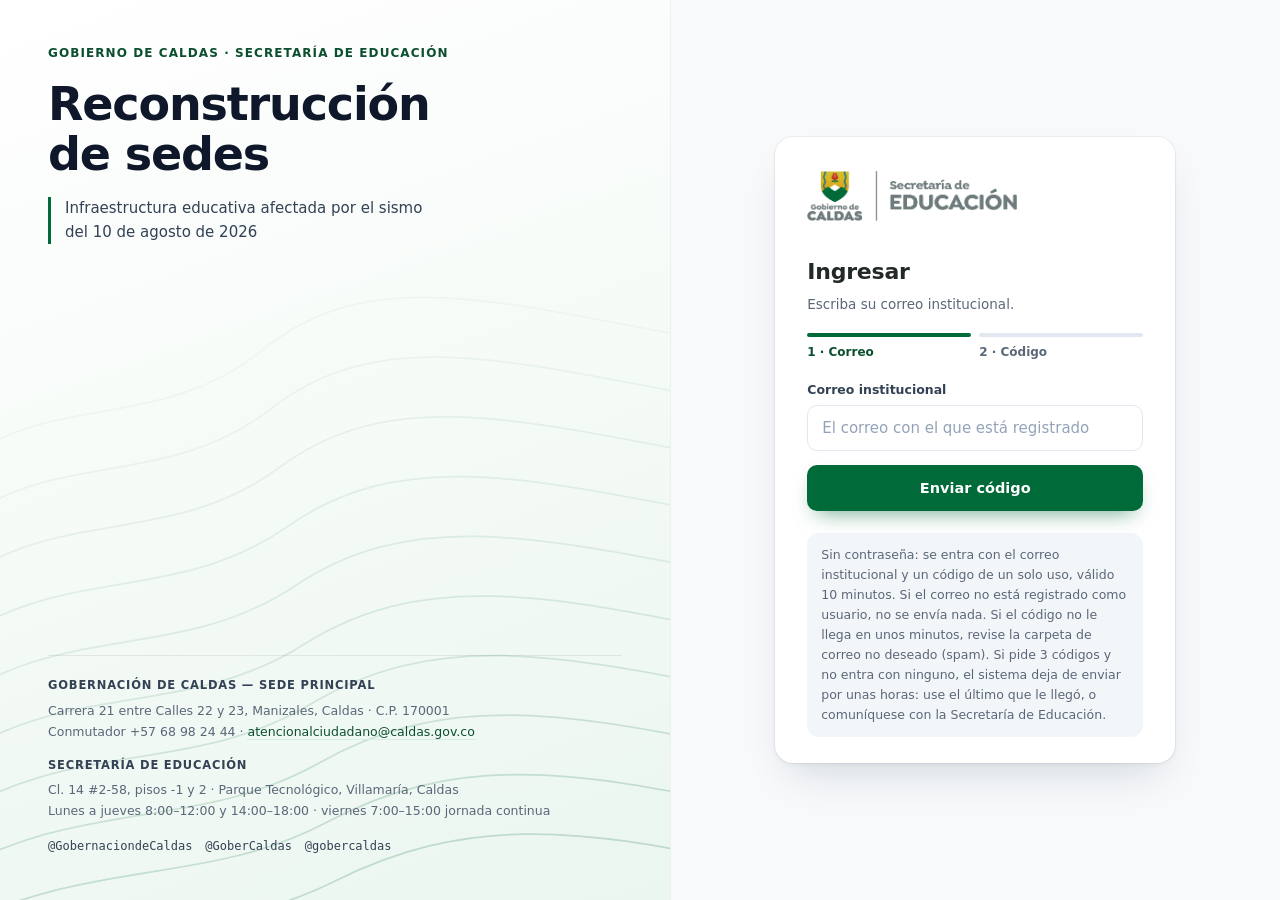
==== commit 6736eebc: "Rediseño claro: ficha de cada municipio e ingreso (D-52, ?v=19) - Ficha de un municipio en el panel:" ====
--- a/app/index.html
+++ b/app/index.html
@@ -5,10 +5,10 @@
 <meta name="viewport" content="width=device-width,initial-scale=1">
 <title>Reconstrucción de sedes — SED Caldas</title>
 <link rel="icon" type="image/png" href="img/favicon.png">
-<link rel="stylesheet" href="css/estilos.css?v=18">
-<!-- Rediseño claro, fase 1 (2026-10-01): menú, barra superior, «Confirmación de alcaldes», pantalla del alcalde y Usuarios.
+<link rel="stylesheet" href="css/estilos.css?v=19">
+<!-- Rediseño claro, fase 1 (2026-10-01): ingreso, menú, barra superior, «Confirmación de alcaldes», pantalla del alcalde y Usuarios.
      Solo sobrescribe estilos.css: quitar esta línea devuelve el aspecto anterior. -->
-<link rel="stylesheet" href="css/claro.css?v=18">
+<link rel="stylesheet" href="css/claro.css?v=19">
 </head>
 <body>
 
@@ -63,6 +63,8 @@
               <img src="img/logo-ingreso.png" alt="Gobierno de Caldas — Secretaría de Educación">
               <h2>Ingresar</h2>
               <div class="sub" id="login-sub">Escriba su correo institucional.</div>
+              <!-- Los dos pasos del ingreso (rediseño claro): login.js marca el actual. -->
+              <ol class="login-pasos" id="login-pasos" aria-label="Pasos para ingresar"><li class="act">1 · Correo</li><li>2 · Código</li></ol>
 
               <div id="login-p1">
                 <div class="campo"><label for="u">Correo institucional</label>
@@ -72,12 +74,12 @@
 
               <div id="login-p2" class="oculto">
                 <div class="campo"><label for="cod">Código de 6 dígitos</label>
-                  <input id="cod" type="text" inputmode="numeric" maxlength="6" placeholder="000000"></div>
+                  <input id="cod" type="text" inputmode="numeric" maxlength="6" placeholder="000000" autocomplete="one-time-code"></div>
                 <button class="b" type="button" id="btn-entrar" onclick="loginEntrar()">Entrar</button>
-                <button class="b sec mini" type="button" style="margin-top:.5rem" onclick="loginVolver()">Cambiar correo</button>
+                <button class="b sec mini" type="button" id="btn-cambiar" onclick="loginVolver()">Cambiar correo</button>
               </div>
 
-              <div id="login-error" class="oculto" role="alert" style="color:#b3261e;font-size:.85rem;margin:.5rem 0"></div>
+              <div id="login-error" class="login-error oculto" role="alert"></div>
 
               <div class="pie2">
                 Sin contraseña: se entra con el correo institucional y un código de un solo uso,
@@ -749,10 +751,15 @@
                   <div class="pie" id="av-pie"></div>
                 </div>
 
-                <div class="p oculto" id="av-detalle">
-                  <header><h2 id="av-det-titulo">—</h2><span class="est e-pend" id="av-det-estado">—</span><span class="flex"></span>
-                    <button class="b sec mini" type="button" id="av-volver">Volver a los municipios</button></header>
-                  <div class="cuerpo"><div class="cifras" id="av-det-cifras"></div><div class="av-info" id="av-det-info"></div></div>
+                <!-- Detalle de un municipio: «Volver», la ficha (dos tarjetas que pinta avance.js) y la tabla de sedes.
+                     av-det-titulo, av-det-estado, av-det-cifras y av-det-info se conservan para un avance.js anterior en caché. -->
+                <div class="av-detalle oculto" id="av-detalle">
+                  <div class="av-det-cab"><button class="b sec mini" type="button" id="av-volver">← Volver a los municipios</button>
+                    <h2 id="av-det-titulo">—</h2><span class="est e-pend" id="av-det-estado">—</span></div>
+                  <div class="av-ficha" id="av-det-ficha"></div>
+                  <div class="cifras" id="av-det-cifras"></div><div class="av-info" id="av-det-info"></div>
+                  <div class="p">
+                  <header><h2>Sedes</h2><span class="eyebrow" id="av-det-n"></span></header>
                   <div class="cuerpo ras">
                     <div class="scroll alto">
                       <table>
@@ -763,6 +770,7 @@
                     </div>
                   </div>
                   <div class="pie">Solo lectura: las respuestas y la certificación las registra el alcalde del municipio.</div>
+                  </div>
                 </div>
               </section>
 
@@ -899,28 +907,28 @@
 
     </div>
 
-<script src="js/nucleo.js?v=18"></script>
-<script src="js/transporte.js?v=18"></script>
-<script src="js/sesion.js?v=18"></script>
-<script src="js/avisos.js?v=18"></script>
-<script src="js/login.js?v=18"></script>
-<script src="js/registrar.js?v=18"></script>
-<script src="js/ficha.js?v=18"></script>
-<script src="js/pdf.js?v=18"></script>
-<script src="js/verificacion.js?v=18"></script>
-<script src="js/hallazgos.js?v=18"></script>
-<script src="js/usuarios.js?v=18"></script>
-<script src="js/cargas.js?v=18"></script>
-<script src="js/tablero.js?v=18"></script>
-<script src="js/inicio.js?v=18"></script>
-<script src="js/sedes.js?v=18"></script>
-<script src="js/lotes.js?v=18"></script>
-<script src="js/exportar.js?v=18"></script>
-<script src="js/confirmacion.js?v=18"></script>
-<script src="js/certificado.js?v=18"></script>
-<script src="js/avance.js?v=18"></script>
-<script src="js/cabecera.js?v=18"></script>
-<script src="js/buscador.js?v=18"></script>
-<script src="js/arranque.js?v=18"></script>
+<script src="js/nucleo.js?v=19"></script>
+<script src="js/transporte.js?v=19"></script>
+<script src="js/sesion.js?v=19"></script>
+<script src="js/avisos.js?v=19"></script>
+<script src="js/login.js?v=19"></script>
+<script src="js/registrar.js?v=19"></script>
+<script src="js/ficha.js?v=19"></script>
+<script src="js/pdf.js?v=19"></script>
+<script src="js/verificacion.js?v=19"></script>
+<script src="js/hallazgos.js?v=19"></script>
+<script src="js/usuarios.js?v=19"></script>
+<script src="js/cargas.js?v=19"></script>
+<script src="js/tablero.js?v=19"></script>
+<script src="js/inicio.js?v=19"></script>
+<script src="js/sedes.js?v=19"></script>
+<script src="js/lotes.js?v=19"></script>
+<script src="js/exportar.js?v=19"></script>
+<script src="js/confirmacion.js?v=19"></script>
+<script src="js/certificado.js?v=19"></script>
+<script src="js/avance.js?v=19"></script>
+<script src="js/cabecera.js?v=19"></script>
+<script src="js/buscador.js?v=19"></script>
+<script src="js/arranque.js?v=19"></script>
 
 </body></html>
--- a/app/css/claro.css
+++ b/app/css/claro.css
@@ -1,6 +1,7 @@
 /* app/css/claro.css — Rediseño claro, fase 1 (2026-10-01).
    Alcance aprobado por el usuario: menú y barra superior, panel «Confirmación de alcaldes» (Secretaría),
-   pantalla del alcalde («Confirmación de sedes») y Usuarios. Las demás pantallas conservan su contenido
+   pantalla del alcalde («Confirmación de sedes») y Usuarios; el mismo día, en una segunda muestra, la ficha de
+   cada municipio del panel y la pantalla de ingreso (`?v=19`). Las demás pantallas conservan su contenido
    y solo heredan el armazón, los botones, los avisos y el diálogo.
    Se carga DESPUÉS de estilos.css y solo lo sobrescribe: quitar el <link> devuelve el aspecto anterior.
    Muestras aprobadas, fuera del repositorio: trabajo1.10_redisenoPanel/muestra_*.html.
@@ -232,6 +233,73 @@
   #av-detalle tbody td{ padding:10px; }
   #av-detalle .conf-sede{ min-width:190px; }
   #av-detalle .conf-nivel{ min-width:150px; }
+  /* ─── Ficha de un municipio (segunda muestra aprobada, 2026-10-01): dos tarjetas en vez de 8 cifras sueltas ─── */
+  .av-det-cab{ display:flex; align-items:center; gap:10px; margin-bottom:14px; }
+  .av-det-cab h2, .av-det-cab .est{ display:none; }   /* el título ya está en el encabezado; el estado, en «Certificación» */
+  #av-det-cifras:empty, #av-det-info:empty{ display:none; }
+  .av-detalle > #av-det-cifras:not(:empty), .av-detalle > #av-det-info:not(:empty){ margin-bottom:16px; }
+  .av-ficha{ display:grid; grid-template-columns:minmax(0,7fr) minmax(0,5fr); gap:16px; margin-bottom:18px; }
+  .av-ficha:empty{ display:none; }
+  .af-card{ background:var(--sup); border-radius:var(--r-tile); box-shadow:var(--sombra-1); padding:20px 22px; min-width:0; }
+  .af-card > h2{ display:flex; align-items:center; gap:10px; margin:0 0 16px; font-family:var(--f-ui); font-size:15px; font-weight:650; color:var(--t1); }
+  .af-card > h2 .est{ margin-left:auto; }
+  .af-resp{ display:grid; grid-template-columns:auto minmax(0,1fr); align-items:end; gap:6px 28px; }
+  .af-rot{ grid-column:1 / -1; display:flex; align-items:center; gap:8px; font-size:13px; font-weight:600; color:var(--t2); }
+  .af-pct{ font-size:12px; font-weight:700; color:var(--t2); background:var(--sup2); padding:2px 9px; border-radius:999px; }
+  .af-num{ font-family:var(--f-tit); font-size:46px; line-height:1; color:var(--t1); font-variant-numeric:tabular-nums lining-nums; }
+  .af-num small{ margin-left:6px; font-family:var(--f-ui); font-size:18px; color:var(--t3); }
+  .af-barra{ height:10px; margin-bottom:8px; background:var(--sup2); border-radius:999px; overflow:hidden; }
+  .af-barra i{ display:block; height:100%; border-radius:inherit; background:var(--af-b,var(--contorno)); transform-origin:left center; animation:crecer .9s cubic-bezier(.2,.7,.2,1) both; }
+  .af-barra[data-et="res"]{ --af-b:var(--res-pt); } .af-barra[data-et="pdf"]{ --af-b:var(--pdf-pt); }
+  .af-barra[data-et="des"]{ --af-b:var(--des-pt); } .af-barra[data-et="car"]{ --af-b:var(--verde); }
+  .af-nota{ font-size:12.5px; color:var(--t3); }
+  .af-sec{ margin-top:20px; padding-top:16px; border-top:1px solid var(--linea); }
+  .af-sec h3{ margin:0 0 10px; font-family:var(--f-ui); font-size:13px; font-weight:600; color:var(--t2); }
+  .af-sec h3 span{ font-weight:400; color:var(--t3); }
+  /* Cómo respondieron: Sí/No en gris (son respuestas, no avances), «sin responder» en rosa. */
+  .af-apilada{ display:flex; gap:2px; height:16px; border-radius:999px; overflow:hidden; background:var(--sup2); }
+  .af-apilada i{ display:block; height:100%; transform-origin:left center; animation:crecer .9s cubic-bezier(.2,.7,.2,1) both; }
+  .af-apilada .con, .af-ley .con{ background:#334155; }
+  .af-apilada .sin, .af-ley .sin{ background:#CBD5E1; }
+  .af-apilada .pend, .af-ley .pend{ background:var(--sin-pt); }
+  .af-ley{ display:flex; flex-wrap:wrap; gap:6px 20px; margin:12px 0 0; padding:0; list-style:none; font-size:12.5px; color:var(--t2); }
+  .af-ley li{ display:inline-flex; align-items:center; gap:7px; }
+  .af-ley i{ width:10px; height:10px; border-radius:3px; flex:none; }
+  .af-ley b{ color:var(--t1); font-variant-numeric:tabular-nums; }
+  .af-ley em{ font-style:normal; color:var(--t3); font-variant-numeric:tabular-nums; }
+  /* Estado de las obras: una secuencia (planeación → terminada), en pasos con su flecha; «Terminada» en verde. */
+  .af-obras{ list-style:none; margin:0; padding:0; display:grid; grid-template-columns:repeat(4,minmax(0,1fr)); gap:10px; }
+  .af-obras li{ position:relative; padding:12px 14px; border-radius:12px; background:var(--sup2); }
+  .af-obras li:not(:last-child)::after{ content:""; position:absolute; right:-8px; top:50%; width:6px; height:6px; margin-top:-3px;
+    border-top:1.5px solid var(--t3); border-right:1.5px solid var(--t3); transform:rotate(45deg); }
+  .af-obras b{ display:block; font-family:var(--f-tit); font-size:26px; line-height:1; color:var(--t1); font-variant-numeric:tabular-nums; }
+  .af-obras span{ display:block; margin-top:6px; font-size:12px; color:var(--t3); }
+  .af-tr{ height:4px; margin-top:10px; border-radius:999px; background:var(--contorno); overflow:hidden; }
+  .af-tr i{ display:block; height:100%; background:#334155; transform-origin:left center; animation:crecer .9s cubic-bezier(.2,.7,.2,1) both; }
+  .af-obras li.fin b{ color:var(--v8); } .af-obras li.fin .af-tr i{ background:var(--verde); }
+  .af-nada{ margin:0; font-size:12.5px; color:var(--t3); }
+  /* Certificación: los tres pasos del alcalde, con los mismos colores que ve él. */
+  .af-pasos{ list-style:none; margin:0; padding:0; }
+  .af-pasos li{ position:relative; display:grid; grid-template-columns:30px minmax(0,1fr); column-gap:12px; padding-bottom:16px; }
+  .af-pasos li:not(:last-child)::before{ content:""; position:absolute; left:14px; top:34px; bottom:2px; width:2px; border-radius:2px; background:var(--contorno); }
+  .af-n{ width:30px; height:30px; border-radius:50%; display:grid; place-items:center; font-weight:700; font-size:13px; background:var(--sup); color:var(--t3); box-shadow:inset 0 0 0 1.5px var(--contorno); }
+  .af-pasos li.hecho .af-n{ background:var(--verde); color:#fff; box-shadow:none; }
+  .af-pasos li.hecho:not(:last-child)::before{ background:var(--v1); }
+  .af-pasos li.act[data-et="res"]{ --a-n:var(--res-tx); --a-bg:var(--res-bg); }
+  .af-pasos li.act[data-et="pdf"]{ --a-n:var(--pdf-tx); --a-bg:var(--pdf-bg); }
+  .af-pasos li.act .af-n{ background:var(--a-n); color:#fff; box-shadow:0 0 0 4px var(--a-bg); }
+  .af-pasos b{ display:block; margin-top:5px; font-size:13.5px; font-weight:600; color:var(--t1); }
+  .af-pasos li.pend b{ color:var(--t3); font-weight:500; }
+  .af-m{ display:block; margin-top:2px; font-size:12.5px; color:var(--t3); }
+  .af-enlace{ border:0; background:none; padding:0; cursor:pointer; font:inherit; font-size:12.5px; font-weight:600; color:var(--v8); }
+  .af-enlace:hover{ text-decoration:underline; text-underline-offset:3px; }
+  .af-codigo{ display:flex; align-items:center; flex-wrap:wrap; gap:4px 10px; padding:12px 14px; border-radius:12px; background:var(--sup2); font-size:12.5px; line-height:1.5; color:var(--t2); }
+  .af-codigo code{ font-family:var(--f-mono); font-size:14px; font-weight:600; letter-spacing:.04em; color:var(--t1); }
+  .af-aviso{ margin:0 0 14px; padding:10px 14px; border-radius:12px; background:var(--des-bg); color:var(--des-tx); font-size:12.5px; line-height:1.5; }
+  .af-aviso .af-enlace{ color:inherit; }
+  .af-alc{ margin:14px 0 0; font-size:12.5px; color:var(--t3); }
+  .af-alc b{ color:var(--t1); font-weight:600; }
+  .af-card .conf-hist{ margin-top:12px; }
   /* Sí / No: una respuesta, no un avance. */
   .sino-r{ display:inline-block; padding:3px 10px; border-radius:999px; font-size:12px; font-weight:600; background:var(--sup2); color:var(--t2); }
   .sino-r.si{ background:#E2E8F0; color:var(--t1); }
@@ -375,6 +443,42 @@
   #s-usuarios .perm.no{ color:#B6C0CC; }
   #s-usuarios .perm.lim{ font-family:var(--f-ui); font-size:12px; font-weight:600; color:var(--t2); }
 
+  /* ═══ Ingreso (segunda muestra aprobada, 2026-10-01): mismos textos y pasos; lado institucional claro y tarjeta blanca ═══ */
+  #v-login .login{ background:var(--fondo); }
+  #v-login .mast{ background:linear-gradient(160deg,#FFFFFF 0%,#F4FAF6 55%,var(--v0) 100%); color:var(--t1); padding:44px 48px; gap:40px; box-shadow:1px 0 0 var(--linea); }
+  #v-login .mast > svg g{ stroke:var(--verde); }          /* las curvas de nivel, en verde sobre el fondo claro */
+  #v-login .mast > svg path[fill]{ display:none; }
+  #v-login .mast .eyebrow{ color:var(--v8); font-size:12px; font-weight:700; letter-spacing:.09em; margin-bottom:18px; }
+  #v-login .mast h1{ font-family:var(--f-ui); font-size:46px; line-height:1.08; font-weight:650; letter-spacing:-.025em; color:var(--t1); max-width:12ch; }
+  #v-login .mast .fecha{ margin-top:18px; max-width:40ch; padding-left:14px; border-left:3px solid var(--verde); font-size:15px; color:var(--t2); }
+  #v-login .contacto{ border-top:1px solid rgba(15,23,42,.08); padding-top:20px; gap:14px; font-size:12.5px; color:var(--t3); }
+  #v-login .contacto b{ color:var(--t2); font-size:11.5px; letter-spacing:.07em; }
+  #v-login .contacto a{ color:var(--v8); border-bottom-color:var(--v1); }
+  #v-login .contacto .redes{ color:var(--t2); font-size:12px; }
+  #v-login .acceso{ background:transparent; padding:40px 24px; }
+  #v-login .form{ max-width:400px; padding:34px 32px 26px; border-radius:18px; background:var(--sup); box-shadow:var(--sombra-2); }
+  #v-login .form > img{ width:210px; max-width:100%; height:auto; margin-bottom:28px; }
+  #v-login .form h2{ font-family:var(--f-ui); font-size:22px; font-weight:650; letter-spacing:-.01em; margin:0; }
+  #v-login .form .sub{ margin:6px 0 18px; font-size:13.5px; line-height:1.55; color:var(--t3); }
+  /* Los dos pasos del ingreso: el orden es información. */
+  .login-pasos{ display:flex; gap:8px; margin:0 0 20px; padding:0; list-style:none; font-size:12px; font-weight:600; color:var(--t3); }
+  .login-pasos li{ flex:1; display:flex; flex-direction:column; gap:6px; }
+  .login-pasos li::before{ content:""; height:4px; border-radius:999px; background:var(--contorno); }
+  .login-pasos li.act{ color:var(--v8); }
+  .login-pasos li.act::before, .login-pasos li.hecho::before{ background:var(--verde); }
+  .login-pasos li.hecho{ color:var(--t2); }
+  #v-login .campo{ margin-bottom:14px; }
+  #v-login .campo label{ text-transform:none; letter-spacing:0; font-size:12.5px; font-weight:600; color:var(--t2); margin-bottom:6px; }
+  #v-login .campo input{ height:46px; padding:0 14px; border:1px solid var(--contorno); border-radius:10px; font-size:15px; background:var(--sup); color:var(--t1); }
+  #v-login .campo input::placeholder{ color:#94A3B8; }
+  #v-login .campo input:focus{ outline:none; border-color:var(--verde); box-shadow:0 0 0 3px rgba(0,107,57,.14); }
+  #v-login #cod{ height:56px; font-size:24px; letter-spacing:.5em; padding:0 0 0 .5em; }
+  #v-login .form .b{ height:46px; margin-top:0; padding:0 14px; font-size:14.5px; box-shadow:0 10px 22px -10px rgba(0,107,57,.65); }
+  #v-login .form .b.sec{ height:40px; margin-top:8px; background:transparent; color:var(--t2); box-shadow:none; font-size:13.5px; }
+  #v-login .form .b.sec:hover{ background:var(--sup2); }
+  .login-error{ margin:12px 0 0; padding:10px 14px; border-radius:10px; background:var(--des-bg); color:var(--des-tx); font-size:13px; line-height:1.5; }
+  #v-login .form .pie2{ margin-top:22px; padding:12px 14px; border:0; border-radius:12px; background:var(--sup2); font-size:12.5px; line-height:1.6; color:var(--t3); }
+
   /* ─── Responsivo ─── */
   @media (max-width:1180px){
     .av-ruta{ grid-template-columns:1fr; }
@@ -387,8 +491,14 @@
     .cc-avance{ grid-column:1 / -1; }
     .usu-cifras{ grid-template-columns:repeat(2,minmax(0,1fr)); }
     #s-confirmaciones .cifras{ grid-template-columns:repeat(4,minmax(0,1fr)); }
+    .av-ficha{ grid-template-columns:1fr; }
   }
   @media (max-width:880px){
+    /* Ingreso en celular: primero el formulario (es a lo que se viene) y después los datos de la Secretaría. */
+    #v-login .acceso{ order:-1; padding:20px 16px 8px; align-items:flex-start; }
+    #v-login .form{ padding:26px 20px 20px; }
+    #v-login .mast{ padding:28px 20px; gap:24px; box-shadow:none; }
+    #v-login .mast h1{ font-size:34px; }
     /* Una sola columna: el menú pasa a panel lateral (estilos.css). Sin esto, la regla de 248 px de arriba gana y el
        contenido queda de 248 px de ancho en el celular. */
     .shell{ grid-template-columns:1fr; }
@@ -424,4 +534,8 @@
     .cc-mini span, .conf-cifras > .c > span{ font-size:12px; }
     .usu-cifras{ grid-template-columns:1fr 1fr; }
     #s-confirmaciones .cifras{ grid-template-columns:repeat(2,minmax(0,1fr)); }
+    .af-card{ padding:16px; }
+    .af-resp{ grid-template-columns:1fr; }
+    .af-obras{ grid-template-columns:repeat(2,minmax(0,1fr)); }
+    .af-obras li:nth-child(2)::after{ display:none; }
   }
